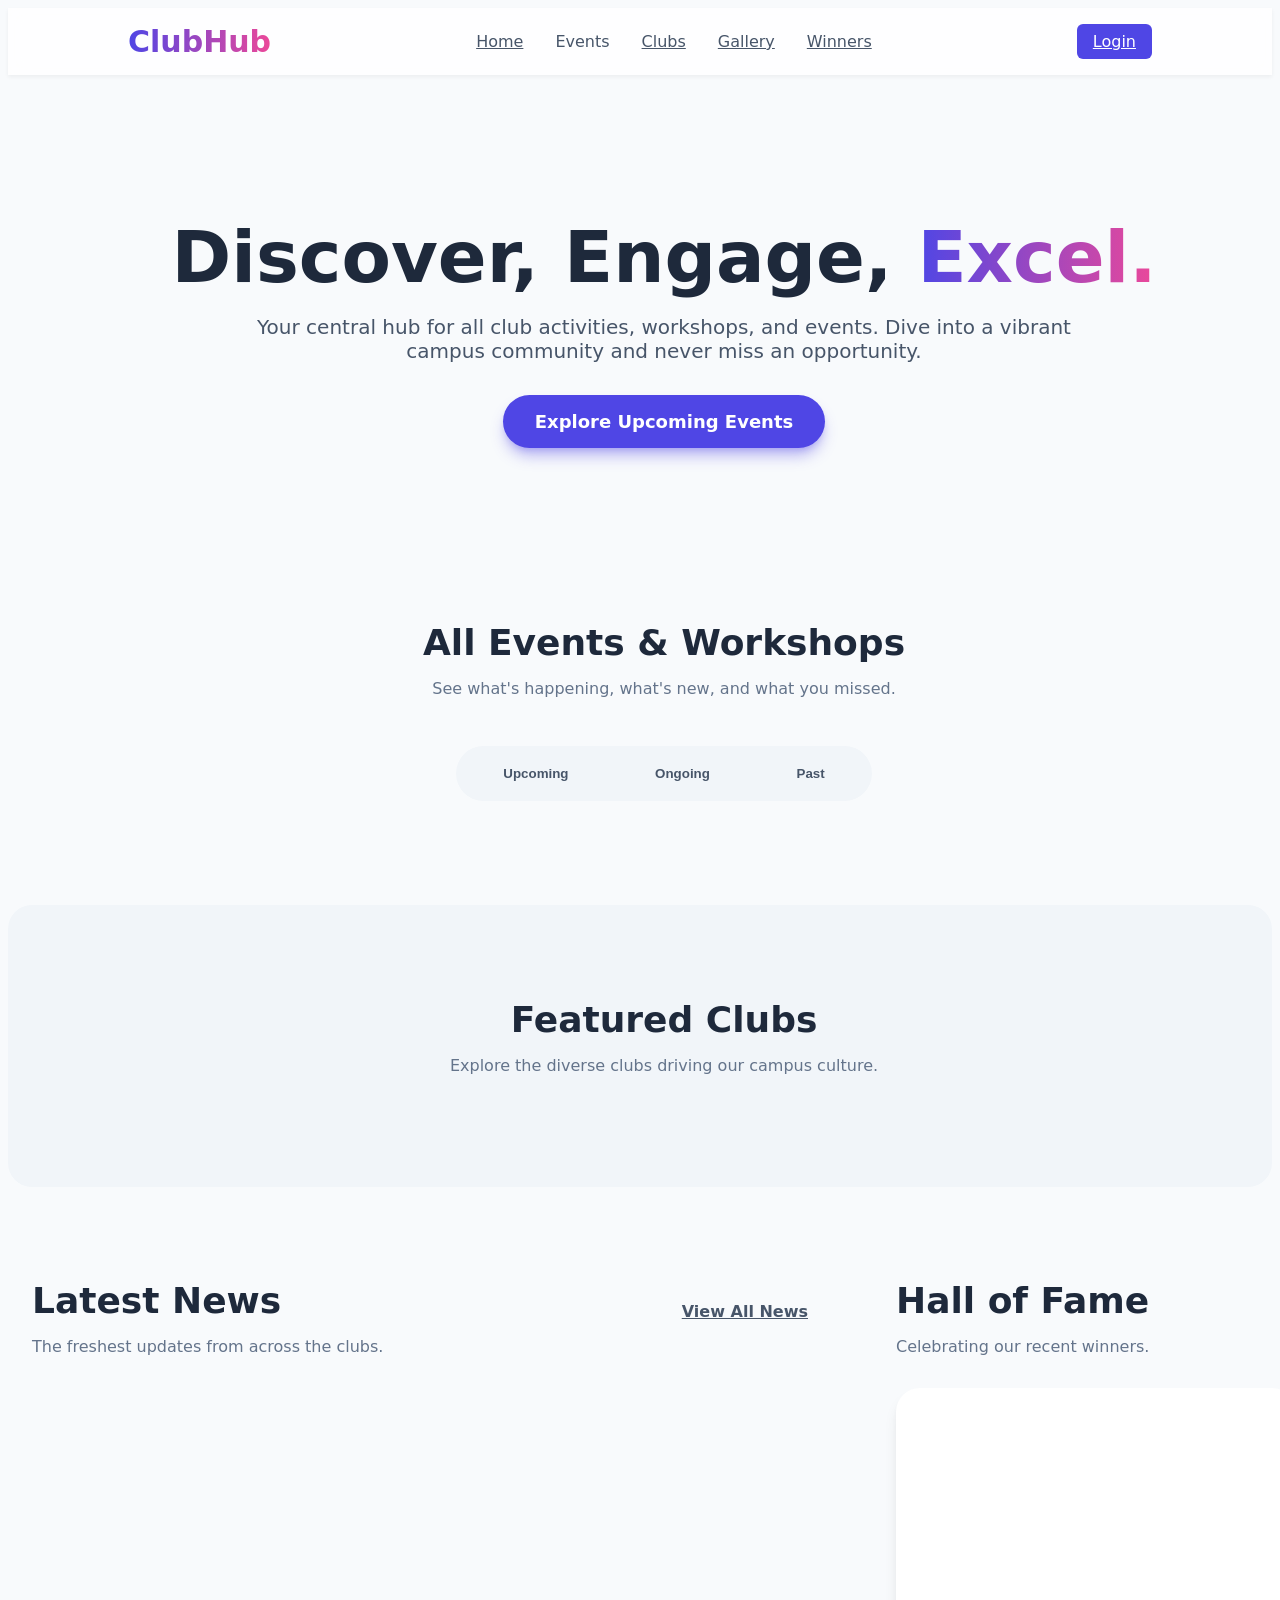
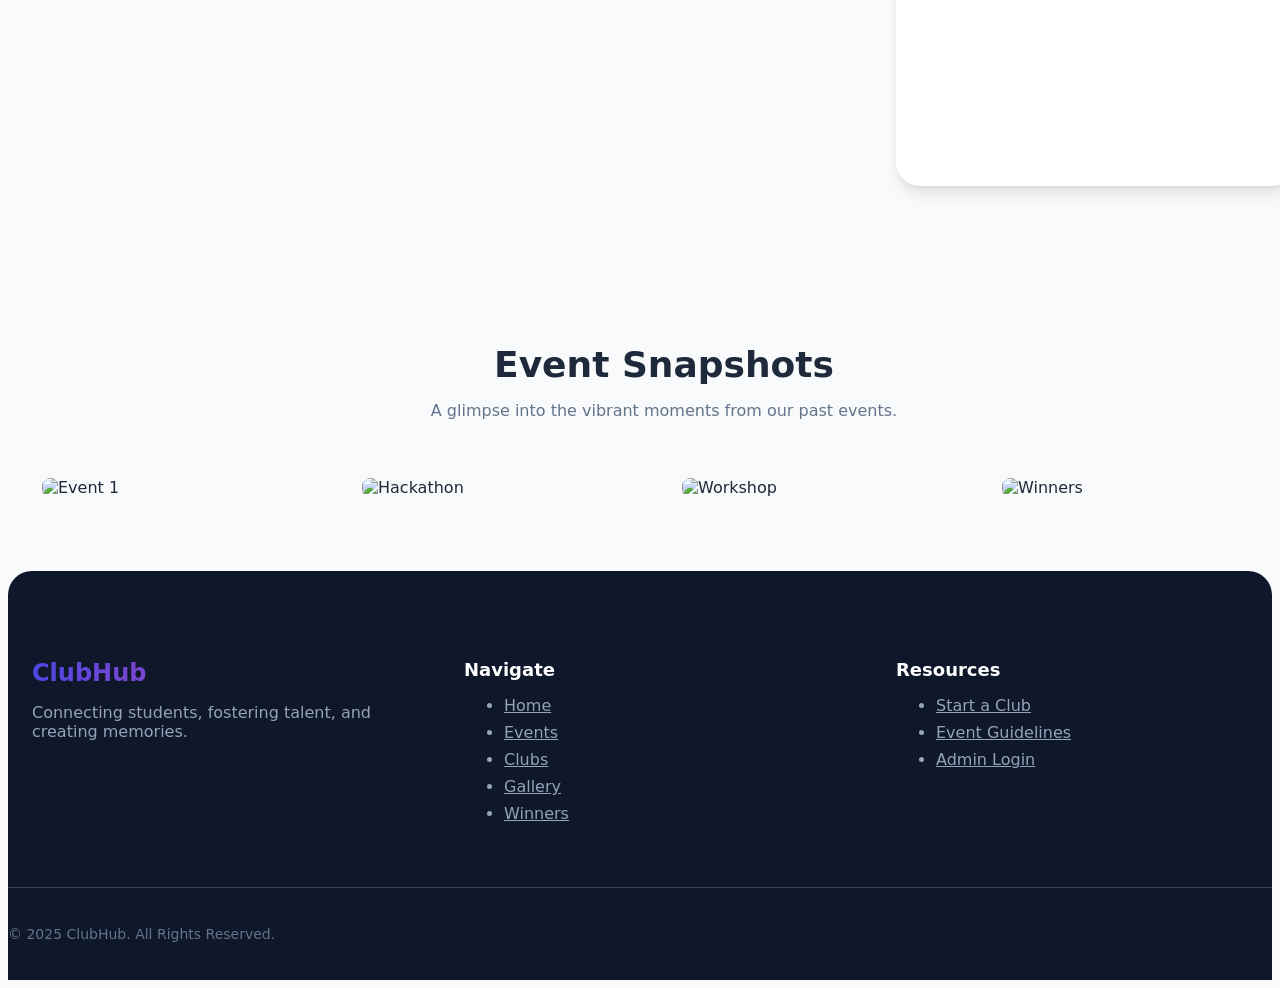
==== index.html @ cf4be129 "Add files via upload" ====
<!DOCTYPE html>
<html lang="en">

<head>
    <meta charset="UTF-8">
    <meta name="viewport" content="width=device-width, initial-scale=1.0">
    <title>ClubHub - Your Campus Event Central</title>
    <script src="https://cdn.tailwindcss.com"></script>
    <script src="https://unpkg.com/lucide@latest"></script>
    <link rel="stylesheet" href="https://cdnjs.cloudflare.com/ajax/libs/font-awesome/6.2.0/css/all.min.css" />

    <script src="https://www.gstatic.com/firebasejs/8.10.1/firebase-app.js"></script>
    <script src="https://www.gstatic.com/firebasejs/8.10.1/firebase-firestore.js"></script>
    <script src="https://www.gstatic.com/firebasejs/8.10.1/firebase-auth.js"></script>
    
    <script src="https://cdnjs.cloudflare.com/ajax/libs/jspdf/2.5.1/jspdf.umd.min.js"></script>
    
    <style>
         /* All your existing CSS */
         html { scroll-behavior: smooth; }
         body {
             font-family: system-ui, -apple-system, BlinkMacSystemFont, "Segoe UI", Roboto, "Helvetica Neue", Arial, sans-serif;
             background-color: #f8fafc;
             color: #1e293b;
         }
         .gradient-text {
             background: linear-gradient(to right, #4f46e5, #ec4899);
             -webkit-background-clip: text;
             -webkit-text-fill-color: transparent;
         }
         .container {
             width: 100%;
             margin-left: auto;
             margin-right: auto;
             padding-left: 1.5rem;
             padding-right: 1.5rem;
         }
         .header {
             background-color: rgba(255, 255, 255, 0.8);
             backdrop-filter: blur(10px);
             position: sticky;
             top: 0;
             z-index: 50;
             box-shadow: 0 2px 4px rgba(0,0,0,0.05);
         }
         .navbar {
             display: flex;
             justify-content: space-between;
             align-items: center;
             padding: 1rem 0;
             max-width: 1024px;
             margin: auto;
             padding-left: 1.5rem;
             padding-right: 1.5rem;
         }
         .nav-links { display: none; }
         @media (min-width: 768px) {
             .nav-links {
                 display: flex;
                 align-items: center;
                 gap: 2rem;
             }
         }
         .nav-link {
             color: #475569;
             transition: color 0.3s;
             cursor: pointer;
         }
         .nav-link:hover { color: #4f46e5; }
         .footer-nav-link {
             color: #94a3b8;
             transition: color 0.3s;
         }
         .footer-nav-link:hover {
             color: white;
         }

         .profile-section { display: none; }
         @media (min-width: 768px) {
             .profile-section { display: flex; align-items: center; gap: 0.75rem; }
         }
         .custom-button {
             padding: 0.5rem 1rem;
             border-radius: 0.375rem;
             color: white;
             font-weight: 500;
             cursor: pointer;
         }
         .mobile-menu-button { display: block; }
         @media (min-width: 768px) {
             .mobile-menu-button { display: none; }
         }
         .mobile-menu { display: none; }
         #home { text-align: center; padding: 5rem 0; scroll-margin-top: 80px; }
         #events { scroll-margin-top: 80px; }
         #clubs { scroll-margin-top: 80px; }
         #gallery { scroll-margin-top: 80px; }
         #leaderboard { scroll-margin-top: 80px; }
         
         #home h1 { font-size: 3rem; font-weight: 800; margin-bottom: 1rem; }
         @media (min-width: 768px) { #home h1 { font-size: 4.5rem; } }
         #home p { font-size: 1.125rem; color: #475569; max-width: 56rem; margin: 0 auto 2rem; }
         @media (min-width: 768px) { #home p { font-size: 1.25rem; } }
         .hero-button {
             display: inline-block;
             background-color: #4f46e5;
             color: white;
             padding: 1rem 2rem;
             border-radius: 9999px;
             font-size: 1.125rem;
             font-weight: 600;
             transition: all 0.3s;
             box-shadow: 0 10px 15px -3px rgba(79, 70, 229, 0.4), 0 4px 6px -2px rgba(79, 70, 229, 0.2);
             cursor: pointer;
         }
         .hero-button:hover { background-color: #4338ca; transform: scale(1.05); }
         .section { padding: 4rem 0; }
         .section-header { text-align: center; margin-bottom: 3rem; }
         .section-title { font-size: 2.25rem; font-weight: 700; margin-bottom: 0.5rem; }
         .section-subtitle { color: #64748b; }
         .grid-container { display: grid; gap: 2rem; grid-template-columns: repeat(1, 1fr); }
         @media (min-width: 768px) { .grid-container { grid-template-columns: repeat(2, 1fr); } }
         @media (min-width: 1024px) { .grid-container-3-col { grid-template-columns: repeat(3, 1fr); } }
         .all-events { text-align: center; margin-top: 2rem; }
         .btn {
             background-color: #eef2ff;
             color: #4338ca;
             padding: 0.75rem 1.5rem;
             border-radius: 9999px;
             font-weight: 600;
             display: inline-flex;
             align-items: center;
             gap: 0.5rem;
             border: none;
             cursor: pointer;
             transition: background-color 0.3s;
         }
         .btn:hover { background-color: #e0e7ff; }
         .slider { overflow: hidden; }
         .slide-track { display: flex; animation: scroll 40s linear infinite; }
         .slide { flex-shrink: 0; width: 300px; padding: 10px; }
         .slide img { width: 100%; border-radius: 0.5rem; }
         @keyframes scroll { 0% { transform: translateX(0); } 100% { transform: translateX(-3000px); } }
         
         /* Footer */
         .site-footer { 
             background-color: #0f172a; 
             color: white; 
             padding-top: 4rem;
             border-top-left-radius: 1.5rem; /* rounded-t-3xl */
             border-top-right-radius: 1.5rem; /* rounded-t-3xl */
         }
         .footer-grid { 
             display: grid; 
             gap: 2rem; 
             padding-bottom: 3rem;
             grid-template-columns: repeat(1, 1fr);
         }
         @media (min-width: 640px) {
              .footer-grid {
                 grid-template-columns: repeat(3, 1fr);
             }
         }
         .footer-grid h4 {
             font-size: 1.125rem;
             font-weight: 600;
             margin-bottom: 1rem;
             color: white;
         }
         .footer-grid p, .footer-grid li {
             color: #94a3b8;
         }
         .footer-grid .footer-about {
             grid-column: span 1;
         }
         @media (min-width: 640px) {
             .footer-grid .footer-about {
                 grid-column: span 3 / span 3;
             }
         }
          @media (min-width: 768px) {
             .footer-grid .footer-about {
                 grid-column: span 1 / span 1;
             }
         }

         .footer-links {
             display: flex;
             flex-direction: column;
             gap: 0.5rem;
         }
         .footer-bottom {
             border-top: 1px solid #334155;
             padding: 1.5rem 0;
             display: flex;
             flex-direction: column;
             align-items: center;
             gap: 1rem;
         }
         @media (min-width: 768px) {
             .footer-bottom {
                 flex-direction: row;
                 justify-content: space-between;
             }
         }
         .social-links {
             display: flex;
             gap: 1rem;
         }
         
         .two-col-layout {
             display: grid;
             gap: 4rem;
             padding: 4rem 0;
         }
         @media (min-width: 1024px) {
             .two-col-layout {
                 grid-template-columns: 2fr 1fr;
             }
         }
         .leaderboard-container {
             background-color: white;
             padding: 1.5rem;
             border-radius: 1.5rem;
             box-shadow: 0 10px 15px -3px rgba(0,0,0,0.1), 0 4px 6px -2px rgba(0,0,0,0.05);
             height: 350px;
             overflow-y: auto;
         }
         .news-item {
             background-color: white;
             padding: 1.25rem;
             border-radius: 0.75rem;
             box-shadow: 0 1px 3px 0 rgba(0,0,0,0.1), 0 1px 2px 0 rgba(0,0,0,0.06);
             transition: box-shadow 0.3s;
         }
         .news-item:hover {
              box-shadow: 0 4px 6px -1px rgba(0,0,0,0.1), 0 2px 4px -1px rgba(0,0,0,0.06);
         }
         .news-meta {
             font-size: 0.875rem;
             color: #64748b;
             margin-top: 0.5rem;
             display: flex;
             justify-content: space-between;
             align-items: center;
         }
         .leaderboard-item {
             display: flex;
             align-items: center;
             padding: 0.5rem 0;
         }
         .leaderboard-rank {
             font-weight: 700;
             color: #334155;
             width: 1.5rem;
             text-align: center;
             margin-right: 0.5rem;
         }
         .leaderboard-name {
             font-weight: 700;
             color: #1e293b;
         }
         .leaderboard-event {
             font-size: 0.875rem;
             color: #64748b;
         }
         /* This is the CSS that powers your working modals */
         .modal-overlay {
             position: fixed;
             inset: 0;
             background-color: rgba(0, 0, 0, 0.6);
             display: flex;
             align-items: center;
             justify-content: center;
             z-index: 50;
             padding: 1rem;
         }
         .modal-content {
             background-color: white;
             padding: 0; 
             border-radius: 1.5rem; 
             box-shadow: 0 25px 50px -12px rgba(0,0,0,0.25);
             width: 100%;
             max-width: 48rem; 
             position: relative;
             max-height: 90vh;
             display: flex;
             flex-direction: column;
             overflow: hidden; 
         }
         .modal-body {
             overflow-y: auto; 
             padding: 2rem; 
             flex-grow: 1; 
         }
         .modal-close-btn {
             position: absolute;
             top: 1rem;
             right: 1rem;
             color: #94a3b8; 
             z-index: 60; 
         }
         .modal-close-btn:hover {
             color: #1e293b; 
         }
         .hidden {
             display: none;
         }

         #clubs {
             background-color: #f1f5f9;
             border-radius: 1.5rem;
         }
         .club-item {
             text-align: center;
         }
         .club-logo-container {
             background-color: white;
             width: 8rem;
             height: 8rem;
             margin: 0 auto;
             border-radius: 9999px;
             display: flex;
             align-items: center;
             justify-content: center;
             box-shadow: 0 10px 15px -3px rgba(0,0,0,0.1), 0 4px 6px -2px rgba(0,0,0,0.05);
             transition: all 0.3s;
         }
         .club-item:hover .club-logo-container {
             background-color: #4f46e5;
             transform: scale(1.1);
         }
         .club-logo {
             width: 4rem;
             height: 4rem;
             color: #4f46e5;
             transition: color 0.3s;
         }
         .club-item:hover .club-logo {
             color: white;
         }
         .club-name {
             margin-top: 1rem;
             font-weight: 600;
             font-size: 1.125rem;
         }
         
         /* STYLES FOR CLUBS (FIXED) */
         @media (min-width: 768px) {
             #club-list.grid-container-5-col {
                 grid-template-columns: repeat(5, 1fr);
             }
         }
         
         .event-filter-btn {
             padding: 0.75rem 1.5rem;
             border: none;
             border-radius: 9999px;
             font-weight: 600;
             color: #475569; 
             background-color: transparent;
             cursor: pointer;
             transition: all 0.3s;
             flex-grow: 1; 
             text-align: center;
         }
         .event-filter-btn.active, .event-filter-btn:hover {
             background-color: white;
             color: #4f46e5; 
             box-shadow: 0 4px 6px -1px rgba(0,0,0,0.1), 0 2px 4px -1px rgba(0,0,0,0.06);
         }

         /* === NEW: Dropdown Styles === */
         .profile-dropdown-container {
             position: relative;
         }
         .profile-dropdown-menu {
             position: absolute;
             top: calc(100% + 0.5rem); /* 8px spacing */
             right: 0;
             background-color: white;
             border-radius: 0.75rem; /* rounded-xl */
             box-shadow: 0 10px 15px -3px rgba(0,0,0,0.1), 0 4px 6px -2px rgba(0,0,0,0.05);
             border: 1px solid #e2e8f0; /* slate-200 */
             width: 180px;
             z-index: 100;
             overflow: hidden;
             padding: 0.5rem; /* p-2 */
         }
         .profile-dropdown-link {
             display: flex;
             align-items: center;
             gap: 0.75rem; /* gap-3 */
             padding: 0.5rem 0.75rem; /* p-2 px-3 */
             font-size: 0.875rem; /* text-sm */
             font-weight: 500;
             color: #374151; /* gray-700 */
             border-radius: 0.5rem; /* rounded-md */
             transition: all 0.2s ease;
             cursor: pointer;
             text-decoration: none;
         }
         .profile-dropdown-link:hover {
             background-color: #f3f4f6; /* gray-100 */
             color: #1f2937; /* gray-800 */
         }
         .profile-dropdown-link.logout:hover {
             background-color: #fee2e2; /* red-100 */
             color: #b91c1c; /* red-700 */
         }

         /* === NEW: Disabled Button Style === */
         .custom-button:disabled {
            background-color: #94a3b8; /* slate-400 */
            cursor: not-allowed;
            opacity: 0.7;
         }
    </style>
</head>

<body>
    <div id="success-modal" class="modal-overlay hidden">
        <div class="modal-content" style="max-width: 28rem; padding: 2.5rem; text-align: center; overflow: hidden;">
            <i class="fa-regular fa-circle-check" style="font-size: 70px; color: #4f46e5;"></i>
            <h2 id="message" style="font-size: 25px; font-weight: 500; color: #1e293b; margin-top: 20px;">
                Registered Successfully!
            </h2>
            <p style="color: #475569; margin-top: 1rem;">Your PDF token is downloading.</p>
            <div class="buttons" style="margin-top: 25px;">
                <button class="custom-button" style="background-color: #4f46e5; padding: 0.75rem 2rem;" onclick="exitModal()">
                    Ok
                </button>
            </div>
        </div>
    </div>

    <header class="header">
        <nav class="navbar">
            <a href="index.html" class="gradient-text" style="font-size: 1.875rem; font-weight: 700;">ClubHub</a>
            <div class="nav-links">
                <a href="#home" class="nav-link">Home</a>
                <a onclick="window.location.href = 'events.html'" class="nav-link">Events</a>
                <a href="#clubs" class="nav-link">Clubs</a>
                <a href="#gallery" class="nav-link">Gallery</a>
                <a href="#leaderboard" class="nav-link">Winners</a>
            </div>
            <div class="profile-section">
                <div class="sign">
                    <a href="login.html" class="custom-button" style="background-color: #4f46e5;">
                        Login
                    </a>
                </div>
            </div>
            <button id="mobile-menu-button" class="mobile-menu-button">
                <i data-lucide="menu"></i>
            </button>
        </nav>
        <div id="mobile-menu" class="mobile-menu">
        </div>
    </header>

    <main>
        <section id="home">
            <div class="container">
                <h1>Discover, Engage, <span class="gradient-text">Excel.</span></h1>
                <p>Your central hub for all club activities, workshops, and events. Dive into a vibrant campus community and
                    never miss an opportunity.</p>
                <a class="hero-button" onclick="fun(event)">Explore Upcoming Events</a>
            </div>
        </section>

        <section id="events" class="section">
            <div class="container">
                <div class="section-header">
                    <h2 class="section-title">All Events & Workshops</h2> 
                    <p class="section-subtitle">See what's happening, what's new, and what you missed.</p> 
                </div>

                <div id="event-filter-buttons" style="display: flex; justify-content: center; gap: 0.5rem; margin-bottom: 2.5rem; border-radius: 9999px; background-color: #f1f5f9; padding: 0.5rem; max-width: 400px; margin-left: auto; margin-right: auto;">
                    <button id="filter-btn-upcoming" class="event-filter-btn" onclick="showEvents('upcoming')">
                        Upcoming
                    </button>
                    <button id="filter-btn-present" class="event-filter-btn" onclick="showEvents('present')">
                        Ongoing
                    </button>
                    <button id="filter-btn-past" class="event-filter-btn" onclick="showEvents('past')">
                        Past
                    </button>
                </div>

                <div id="events-container" class="grid-container grid-container-3-col">
                    </div>
                
            </div>
        </section>

        <section id="clubs" class="section">
            <div class="container">
                <div class="section-header">
                    <h2 class="section-title">Featured Clubs</h2>
                    <p class="section-subtitle">Explore the diverse clubs driving our campus culture.</p>
                </div>
                <div id="club-list" class="grid-container grid-container-5-col" style="padding: 0 1rem;">
                </div>
            </div>
        </section>

        <div class="container">
            <div class="two-col-layout">
                <section id="news">
                    <div class="section-header" style="text-align: left; margin-bottom: 2rem; display: flex; justify-content: space-between; align-items: center;">
                        <div>
                            <h2 class="section-title" style="margin-bottom: 0;">Latest News</h2>
                            <p class="section-subtitle">The freshest updates from across the clubs.</p>
                        </div>
                        <a href="#" id="view-all-news-btn" class="nav-link" style="font-weight: 600; display:flex; align-items:center; gap: 0.25rem;">
                            <span>View All News</span>
                            <i data-lucide="arrow-right" style="width: 1.25rem; height: 1.25rem;"></i>
                        </a>
                    </div>
                    <div id="news-feed" style="display: flex; flex-direction: column; gap: 1.5rem;"></div>
                </section>
                <section id="leaderboard">
                     <div class="section-header" style="text-align: left; margin-bottom: 2rem;">
                        <h2 class="section-title">Hall of Fame</h2>
                        <p class="section-subtitle">Celebrating our recent winners.</p>
                     </div>
                    <div class="leaderboard-container">
                        <ul id="leaderboard-list" style="display: flex; flex-direction: column; gap: 1rem;"></ul>
                    </div>
                </section>
            </div>
        </div>

        <section id="gallery" class="section">
             <div class="container">
                <div class="section-header">
                    <h2 class="section-title">Event Snapshots</h2>
                    <p class="section-subtitle">A glimpse into the vibrant moments from our past events.</p>
                </div>
                <div class="slider">
                    <div class="slide-track">
                        <div class="slide"><img src="https://placehold.co/300x200/a78bfa/ffffff?text=Event+1" alt="Event 1"></div>
                        <div class="slide"><img src="https://placehold.co/300x200/ec4899/ffffff?text=Hackathon" alt="Hackathon"></div>
                        <div class="slide"><img src="https://placehold.co/300x200/8b5cf6/ffffff?text=Workshop" alt="Workshop"></div>
                        <div class="slide"><img src="https://placehold.co/300x200/ef4444/ffffff?text=Winners" alt="Winners"></div>
                        <div class="slide"><img src="https://placehold.co/300x200/f59e0b/ffffff?text=Projects" alt="Projects"></div>
                        <div class="slide"><img src="https://placehold.co/300x200/10b981/ffffff?text=Teamwork" alt="Teamwork"></div>
                        <div class="slide"><img src="https://placehold.co/300x200/3b82f6/ffffff?text=Coding" alt="Coding"></div>
                        <div class="slide"><img src="https://placehold.co/300x200/a78bfa/ffffff?text=Event+1" alt="Event 1"></div>
                        <div class="slide"><img src="https://placehold.co/300x200/ec4899/ffffff?text=Hackathon" alt="Hackathon"></div>
                        <div class="slide"><img src="https://placehold.co/300x200/8b5cf6/ffffff?text=Workshop" alt="Workshop"></div>
                    </div>
                </div>
             </div>
        </section>

         <footer class="site-footer">
            <div class="container footer-grid">
                <div class="footer-about">
                    <h3 class="gradient-text" style="font-size: 1.5rem; font-weight: 700; margin-bottom: 1rem;">ClubHub</h3>
                    <p>Connecting students, fostering talent, and creating memories.</p>
                </div>
                <div>
                    <h4>Navigate</h4>
                    <ul class="footer-links">
                        <li><a href="#home" class="footer-nav-link">Home</a></li>
                        <li><a href="#events" class="footer-nav-link">Events</a></li>
                        <li><a href="#clubs" class="footer-nav-link">Clubs</a></li>
                        <li><a href="#gallery" class="footer-nav-link">Gallery</a></li>
                        <li><a href="#leaderboard" class="footer-nav-link">Winners</a></li>
                    </ul>
                </div>
                <div>
                    <h4>Resources</h4>
                    <ul class="footer-links">
                        <li><a href="#" class="footer-nav-link">Start a Club</a></li>
                        <li><a href="#" class="footer-nav-link">Event Guidelines</a></li>
                        <li><a href="admin.html" class="footer-nav-link">Admin Login</a></li>
                    </ul>
                </div>
            </div>
            <div class="container footer-bottom">
                <p style="color: #64748b; font-size: 0.875rem;">&copy; 2025 ClubHub. All Rights Reserved.</p>
                <div class="social-links">
                    <a href="#" class="footer-nav-link"><i data-lucide="twitter"></i></a>
                    <a href="#" class="footer-nav-link"><i data-lucide="instagram"></i></a>
                    <a href="#" class="footer-nav-link"><i data-lucide="linkedin"></i></a>
                </div>
            </div>
          </footer>
        
    </main>

    <div id="confirmation-modal" class="modal-overlay hidden">
        <div class="modal-content" style="max-width: 28rem;"> <div style="padding: 2rem;">
                <h2 class="section-title" style="text-align: left; margin-bottom: 1rem;">Confirm Registration</h2>
                <p class="section-subtitle" style="text-align: left; margin-bottom: 1.5rem;">You are registering for this event as:</p>
                
                <div style="background-color: #f8fafc; border: 1px solid #e2e8f0; border-radius: 0.75rem; padding: 1rem; margin-bottom: 2rem;">
                    <p id="confirm-username" style="font-weight: 600; color: #1e293b; font-size: 1.125rem;">Student Name</p>
                    <p id="confirm-email" style="color: #64748b; font-size: 0.875rem;">student.email@example.com</p>
                </div>
                
                <div style="display: flex; gap: 0.75rem;">
                    <button id="cancel-registration-btn" 
                            class="custom-button" 
                            style="flex-grow: 1; background-color: #64748b; text-align: center; justify-content: center; padding: 0.75rem;">
                        Cancel
                    </button>
                    <button id="confirm-registration-btn" 
                            class="custom-button" 
                            style="flex-grow: 1; background-color: #4f46e5; text-align: center; justify-content: center; padding: 0.75rem;">
                        Confirm & Register
                    </button>
                </div>
            </div>
        </div>
    </div>


    <div id="all-news-modal" class="modal-overlay hidden">
        <div class="modal-content">
            <div class="section-header" style="margin-bottom: 1.5rem;">
                <h2 class="section-title">All News Updates</h2>
                <p class="section-subtitle">The complete feed of updates from all our clubs.</p>
            </div>
            <div id="all-news-feed" class="modal-body"></div>
            <button id="close-news-modal" class="modal-close-btn">
                <i data-lucide="x" style="width: 2rem; height: 2rem;"></i>
            </button>
        </div>
    </div>
    
    <div id="event-detail-modal" class="modal-overlay hidden">
        <div class="modal-content">
            <button id="close-event-detail-modal" class="modal-close-btn">
                <i data-lucide="x" style="width: 1.5rem; height: 1.5rem;"></i>
            </button>
            
            <div id="event-detail-header" style="padding: 2rem; background-color: #f8fafc; border-bottom: 1px solid #e2e8f0; flex-shrink: 0;">
                <span id="event-detail-type" style="font-size: 0.875rem; font-weight: 500; padding: 0.25rem 0.75rem; border-radius: 9999px;"></span>
                <h1 id="event-detail-name" style="font-size: 2.25rem; font-weight: 800; color: #0f172a; margin-top: 1rem;"></h1>
                <p id="event-detail-host" style="font-size: 1.25rem; color: #475569; margin-top: 0.5rem;"></p>
            </div>
            
            <div class="modal-body">
                <div style="display: grid; grid-template-columns: 1fr; gap: 2rem; @media (min-width: 768px) { grid-template-columns: repeat(3, 1fr); }">
                    <div id="event-detail-desc" style="grid-column: span 1; @media (min-width: 768px) { grid-column: span 2; } display: flex; flex-direction: column; gap: 1rem; color: #475569;">
                        </div>
                    
                    <div style="grid-column: span 1;">
                        <div id="event-detail-info-box" style="background-color: #f1f5f9; border-radius: 1rem; padding: 1.5rem; display: flex; flex-direction: column;">
                            </div>
                        <button id="event-detail-register-btn" style="width: 100%; background-color: #4f46e5; color: white; font-weight: 700; padding: 0.75rem 1.5rem; border-radius: 0.5rem; margin-top: 1.5rem; transition: background-color 0.3s; cursor: pointer; border: none;">
                            Register Now
                        </button>
                    </div>
                </div>
            </div>
        </div>
    </div>

    <script>
        // --- 1. FIREBASE INITIALIZATION ---
        const firebaseConfig = {
         apiKey: "AIzaSyCaLA-ROmNplFqBgyRngEgiJqNuIYhty0c",
         authDomain: "clubhub-5add8.firebaseapp.com",
         projectId: "clubhub-5add8",
         storageBucket: "clubhub-5add8.firebasestorage.app",
         messagingSenderId: "185734043029",
         appId: "1:185734043029:web:645967f9f50fd926c7529c",
         measurementId: "G-10KYVLP66J"
        };
        firebase.initializeApp(firebaseConfig);
        const db = firebase.firestore();
        const auth = firebase.auth(); 

        // --- 2. STATIC DATA (Clubs) ---
        const clubs = [
            { name: 'Tech Titans', logo: 'cpu', page: 'tech-titans.html' },
            { name: 'Creative Coders', logo: 'code-2', page: 'creative-coders.html' },
            { name: 'Art & Design', logo: 'palette', page: 'art-design.html' },
            { name: 'E-Cell', logo: 'lightbulb', page: 'e-cell.html' },
            { name: 'Music Mavericks', logo: 'music', page: 'music-mavericks.html' },
            { name: 'Literary Society', logo: 'book-open', page: 'literary-society.html' },
            { name: 'Eco Warriors', logo: 'leaf', page: 'eco-warriors.html' },
            { name: 'Film Club', logo: 'film', page: 'film-club.html' },
            { name: 'Debate Union', logo: 'messages-square', page: 'debate-union.html' },
            { name: 'Sports Club', logo: 'swords', page: 'sports-club.html' }
        ];
        
        // --- 3. GLOBAL VARIABLES ---
        let events = []; 
        let allPresentEvents = [];
        let allUpcomingEvents = [];
        let allPastEvents = [];
        
        let currentUser = null; 
        let currentEventIdToRegister = null; 
        
        let eventContainer;
        let btnUpcoming, btnPresent, btnPast;
        
        // --- 4. HELPER FUNCTIONS ---
        
        function getTodayISO() {
            const today = new Date();
            const year = today.getFullYear();
            const month = String(today.getMonth() + 1).padStart(2, '0');
            const day = String(today.getDate()).padStart(2, '0');
            return `${year}-${month}-${day}`;
        }
        
        function timeAgo(date) {
            const seconds = Math.floor((new Date() - date) / 1000);
            let interval = seconds / 31536000;
            if (interval > 1) return Math.floor(interval) + " year" + (Math.floor(interval) > 1 ? 's' : '') + " ago";
            interval = seconds / 2592000;
            if (interval > 1) return Math.floor(interval) + " month" + (Math.floor(interval) > 1 ? 's' : '') + " ago";
            interval = seconds / 86400;
            if (interval > 1) return Math.floor(interval) + " day" + (Math.floor(interval) > 1 ? 's' : '') + " ago";
            interval = seconds / 3600;
            if (interval > 1) return Math.floor(interval) + " hour" + (Math.floor(interval) > 1 ? 's' : '') + " ago";
            interval = seconds / 60;
            if (interval > 1) return Math.floor(interval) + " minute" + (Math.floor(interval) > 1 ? 's' : '') + " ago";
            return Math.floor(seconds) + " second" + (Math.floor(seconds) > 1 ? 's' : '') + " ago";
        }
        
        function renderEvents(container, eventArray, emptyMessage, filterType) {
            if (eventArray.length > 0) {
                container.innerHTML = eventArray.map(event => createEventCard(event, filterType)).join('');
            } else {
                container.innerHTML = `<p class="text-slate-500" style="text-align: center; grid-column: 1 / -1;">${emptyMessage}</p>`;
            }
            lucide.createIcons();
        }


        // --- 5. CARD & MODAL FUNCTIONS ---
        
        function createEventCard(event, filterType) {
            const timeDiff = event.date.getTime() - new Date().getTime();
            const daysRemaining = Math.ceil(timeDiff / (1000 * 3600 * 24));
            
            let notification = '';
            if (daysRemaining > 0 && daysRemaining <= 3) {
                 notification = `<div style="position: absolute; bottom: 1rem; right: 1rem; background-color: #22c55e; color: white; font-size: 0.75rem; font-weight: 700; padding: 0.25rem 0.75rem; border-radius: 9999px;">
                     ${daysRemaining} Day${daysRemaining > 1 ? 's' : ''} Left!
                 </div>`;
            }
            else if (daysRemaining === 0) {
                 notification = `<div style="position: absolute; bottom: 1rem; right: 1rem; background-color: #ec4899; color: white; font-size: 0.75rem; font-weight: 700; padding: 0.25rem 0.75rem; border-radius: 9999px;">
                     Today!
                 </div>`;
            }
            
            const typeColors = {
                'Seminar': 'background-color: #ecf9ff; color: #0284c7;',
                'Workshop': 'background-color: #fefce8; color: #b45309;',
                'Event': 'background-color: #eef2ff; color: #4338ca;',
                'Hackathon': 'background-color: #fdf2f8; color: #db2777;'
            };
            
            let viewMoreButton = '';
            if (filterType === 'past') {
                viewMoreButton = `<button class="btn" style="margin-top: 1rem; background-color: #f1f5f9; color: #94a3b8; cursor: not-allowed;" disabled>Completed</button>`;
            } else {
                viewMoreButton = `<button onclick="openEventDetail('${event.id}')" class="btn" style="margin-top: 1rem; background-color: #f1f5f9; color: #475569;">View More</button>`;
            }

            return `
                <div style="background-color: white; border-radius: 1.5rem; box-shadow: 0 10px 15px -3px rgba(0,0,0,0.1), 0 4px 6px -2px rgba(0,0,0,0.05); overflow: hidden; position: relative; padding: 1.5rem;">
                    <div style="display: flex; align-items: center; justify-content: space-between; margin-bottom: 0.75rem;">
                        <span style="font-size: 0.875rem; font-weight: 500; padding: 0.25rem 0.75rem; border-radius: 9999px; ${typeColors[event.type]}">${event.type}</span>
                        <span style="font-size: 0.875rem; color: #64748b;">${event.date.toLocaleDateString('en-US', { month: 'short', day: 'numeric' })}</span>
                    </div>
                    <h3 style="font-size: 1.25rem; font-weight: 700; margin-bottom: 0.5rem;">${event.name}</h3>
                    <p style="color: #475569; margin-bottom: 1rem; font-size: 0.875rem;">${event.description_short}</p>
                    <div style="display: flex; align-items: center; font-size: 0.875rem; color: #64748b;">
                        <i data-lucide="shield" style="width: 1rem; height: 1rem; margin-right: 0.5rem;"></i>
                        <span>Organized by <strong>${event.club}</strong></span>
                    </div>
                    ${viewMoreButton}
                    ${notification}
                </div>`;
        }
        
        function openEventDetail(eventId) {
            const event = events.find(e => e.id === eventId);
            if (!event) {
                console.error("Event not found!");
                return;
            }

            const modal = document.getElementById('event-detail-modal');
            const typeEl = document.getElementById('event-detail-type');
            const nameEl = document.getElementById('event-detail-name');
            const hostEl = document.getElementById('event-detail-host');
            const descEl = document.getElementById('event-detail-desc');
            const infoBoxEl = document.getElementById('event-detail-info-box');
            const registerBtn = document.getElementById('event-detail-register-btn'); 

            const typeColors = {
                'Seminar': 'background-color: #ecf9ff; color: #0284c7;',
                'Workshop': 'background-color: #fefce8; color: #b45309;',
                'Event': 'background-color: #eef2ff; color: #4338ca;',
                'Hackathon': 'background-color: #fdf2f8; color: #db2777;'
            };
            typeEl.textContent = event.type;
            typeEl.style.cssText = `font-size: 0.875rem; font-weight: 500; padding: 0.25rem 0.75rem; border-radius: 9999px; ${typeColors[event.type] || typeColors['Event']}`;
            nameEl.textContent = event.name;
            hostEl.innerHTML = `Hosted by <a href="#" class="nav-link" style="font-weight: 600;">${event.club}</a>`;
            descEl.innerHTML = `<p>${event.description_full.replace(/\n/g, '</p><p>')}</p>`;
            infoBoxEl.innerHTML = `
                <div style="display: flex; align-items: center; justify-content: space-between; padding: 1rem 0; border-bottom: 1px solid #e2e8f0;">
                    <div style="display: flex; align-items: center; flex-shrink: 0;"><i data-lucide="calendar" style="width: 1.25rem; height: 1.25rem; color: #4f46e5; margin-right: 0.75rem;"></i><p style="font-weight: 500; color: #475569;">Date</p></div>
                    <p style="font-weight: 600; color: #1e293b; text-align: right;">${event.date.toLocaleDateString('en-US', { month: 'long', day: 'numeric', year: 'numeric' })}</p>
                </div>
                <div style="display: flex; align-items: center; justify-content: space-between; padding: 1rem 0; border-bottom: 1px solid #e2e8f0;">
                    <div style="display: flex; align-items: center; flex-shrink: 0;"><i data-lucide="clock" style="width: 1.25rem; height: 1.25rem; color: #4f46e5; margin-right: 0.75rem;"></i><p style="font-weight: 500; color: #475569;">Time</p></div>
                    <p style="font-weight: 600; color: #1e293b; text-align: right;">${event.time || 'TBA'}</p>
                </div>
                <div style="display: flex; align-items: center; justify-content: space-between; padding: 1rem 0; border-bottom: 1px solid #e2e8f0;">
                    <div style="display: flex; align-items: center; flex-shrink: 0;"><i data-lucide="map-pin" style="width: 1.25rem; height: 1.25rem; color: #4f46e5; margin-right: 0.75rem;"></i><p style="font-weight: 500; color: #475569;">Venue</p></div>
                    <p style="font-weight: 600; color: #1e293b; text-align: right;">${event.venue || 'TBA'}</p>
                </div>
                <div style="display: flex; align-items: center; justify-content: space-between; padding: 1rem 0;">
                    <div style="display: flex; align-items: center; flex-shrink: 0;"><i data-lucide="ticket" style="width: 1.25rem; height: 1.25rem; color: #4f46e5; margin-right: 0.75rem;"></i><p style="font-weight: 500; color: #475569;">Fees</p></div>
                    <p style="font-weight: 600; color: #1e293b; text-align: right;">${event.fees || 'Free'}</p>
                </div>
            `;
            
            registerBtn.onclick = function() {
                if (currentUser) {
                    currentEventIdToRegister = eventId; 
                    
                    document.getElementById('confirm-username').innerText = currentUser.displayName || 'No Name Provided';
                    document.getElementById('confirm-email').innerText = currentUser.email;
                    
                    modal.classList.add('hidden');
                    
                    document.getElementById('confirmation-modal').classList.remove('hidden');
                } else {
                    alert('Please log in to register for this event.');
                    window.location.href = 'login.html';
                }
            };

            lucide.createIcons();
            modal.classList.remove('hidden');
        }
        
        // --- 6. EVENT FILTERING LOGIC (MODIFIED) ---
        function showEvents(filterType) {
            if (!eventContainer || !btnUpcoming || !btnPresent || !btnPast) { return; }
            btnUpcoming.classList.remove('active');
            btnPresent.classList.remove('active');
            btnPast.classList.remove('active');

            if (filterType === 'upcoming') {
                renderEvents(eventContainer, allUpcomingEvents, "No upcoming events found.", filterType);
                btnUpcoming.classList.add('active');
            } else if (filterType === 'present') {
                renderEvents(eventContainer, allPresentEvents, "No events scheduled for today.", filterType);
                btnPresent.classList.add('active');
            } else if (filterType === 'past') {
                renderEvents(eventContainer, allPastEvents, "No recent past events found.", filterType);
                btnPast.classList.add('active');
            }
        }
        // --- END MODIFICATION ---

        // --- 7. MAIN SCRIPT LOGIC (DOMContentLoaded) ---
        document.addEventListener('DOMContentLoaded', async function() {
            lucide.createIcons(); 
            
            // --- 7a. AUTH STATE LISTENER (MODIFIED) ---
            auth.onAuthStateChanged(user => {
                const loginButtonContainer = document.querySelector('.profile-section .sign');
                
                if (user) {
                    currentUser = user; 
                    
                    loginButtonContainer.style.display = 'flex';
                    loginButtonContainer.style.alignItems = 'center';
                    loginButtonContainer.style.gap = '0.75rem'; // 12px
                    loginButtonContainer.style.position = 'relative';

                    
                    loginButtonContainer.innerHTML = `
                        <button onclick="toggleProfileDropdown(event)" class="flex items-center gap-2 text-slate-700 p-2 rounded-lg transition-colors hover:bg-slate-100">
                            <i data-lucide="user-circle" style="width: 20px; height: 20px;"></i>
                            <span class="font-medium">${currentUser.displayName || 'User'}</span>
                            <i data-lucide="chevron-down" style="width: 16px; height: 16px; color: #64748b;"></i>
                        </button>
                        
                        <div id="profile-dropdown-menu" class="profile-dropdown-menu hidden" onclick="event.stopPropagation()">
                            <a href="profile.html" class="profile-dropdown-link">
                                <i data-lucide="user" style="width: 16px; height: 16px;"></i>
                                <span>My Profile</span>
                            </a>
                            <a href="#" onclick="logoutUser()" class="profile-dropdown-link logout">
                                <i data-lucide="log-out" style="width: 16px; height: 16px;"></i>
                                <span>Log out</span>
                            </a>
                        </div>
                    `;
                } else {
                    currentUser = null;
                    
                    loginButtonContainer.style.display = '';
                    loginButtonContainer.style.alignItems = '';
                    loginButtonContainer.style.gap = '';
                    loginButtonContainer.style.position = ''; // Clear position

                    loginButtonContainer.innerHTML = `
                        <a href="login.html" class="custom-button" style="background-color: #4f46e5;">
                            Login
                        </a>`;
                }

                // --- 7b. Mobile Menu Build (MODIFIED) ---
                const mobileMenuButton = document.getElementById('mobile-menu-button');
                const mobileMenu = document.getElementById('mobile-menu');
                if (mobileMenuButton && mobileMenu) {
                    const navLinks = document.querySelector('.nav-links');
                    mobileMenu.innerHTML = navLinks.innerHTML;
                    
                    let profileHTML = '';
                    if (currentUser) {
                        profileHTML = `
                            <div class="flex items-center gap-2 text-slate-700 p-2">
                                <i data-lucide="user-circle" style="width: 20px; height: 20px;"></i>
                                <span class="font-medium">${currentUser.displayName || 'User'}</span>
                            </div>
                            <div style="padding: 0 0.5rem;">
                                <a href="profile.html" class="profile-dropdown-link">
                                    <i data-lucide="user" style="width: 16px; height: 16px;"></i>
                                    <span>My Profile</span>
                                </a>
                                <a href="#" onclick="logoutUser()" class="profile-dropdown-link logout">
                                    <i data-lucide="log-out" style="width: 16px; height: 16px;"></i>
                                    <span>Log out</span>
                                </a>
                            </div>
                        `;
                    } else {
                        profileHTML = loginButtonContainer.innerHTML;
                    }

                    mobileMenu.innerHTML += `<div style="border-top: 1px solid #e2e8f0; margin-top: 1rem; padding-top: 1rem; padding-left: 0.5rem; padding-right: 0.5rem;">${profileHTML}</div>`;
                    
                    if (!mobileMenuButton.dataset.listenerAttached) {
                        mobileMenuButton.addEventListener('click', () => {
                            mobileMenu.style.display = mobileMenu.style.display === 'block' ? 'none' : 'block';
                        });
                        mobileMenuButton.dataset.listenerAttached = 'true';
                    }
                }
                
                lucide.createIcons();
            });

            
            // --- 7c. Get references to containers (Unchanged) ---
            eventContainer = document.getElementById('events-container'); 
            btnUpcoming = document.getElementById('filter-btn-upcoming');
            btnPresent = document.getElementById('filter-btn-present');
            btnPast = document.getElementById('filter-btn-past');
            
            const newsFeed = document.getElementById('news-feed');
            const leaderboardList = document.getElementById('leaderboard-list');
            const allNewsFeed = document.getElementById('all-news-feed');
            const clubListContainer = document.getElementById('club-list');

            // --- 7d. Show "Loading..." text (Unchanged) ---
            if (eventContainer) eventContainer.innerHTML = '<p class="text-slate-500" style="text-align: center; grid-column: 1 / -1;">Loading events...</p>';
            newsFeed.innerHTML = '<p class="text-slate-500">Loading news...</p>';
            leaderboardList.innerHTML = '<p class="text-slate-500">Loading winners...</p>';

            
            // --- 7e. Load All Events (Unchanged) ---
            async function loadAllEvents() {
                events = []; 
                allPresentEvents = [];
                allUpcomingEvents = [];
                allPastEvents = [];
                const todayISO = getTodayISO();
                
                const processDoc = (doc) => {
                    const data = doc.data();
                    const eventData = {
                        id: doc.id, name: data.title, description_short: data.description,
                        description_full: data.description, date: new Date(data.date + 'T' + (data.time || '00:00')), 
                        dateString: data.date, time: data.time, type: data.eventType, club: data.club,
                        venue: data.venue || 'TBA', participants: data.participants || null, fees: data.fees || 'Free'
                    };
                    events.push(eventData); 
                    return eventData;
                };

                try {
                    const upcomingSnapshot = await db.collection("events")
                        .where("date", ">=", todayISO).orderBy("date", "asc").get();
                    
                    upcomingSnapshot.forEach((doc) => {
                        const eventData = processDoc(doc);
                        if (eventData.dateString === todayISO) { allPresentEvents.push(eventData); } 
                        else { allUpcomingEvents.push(eventData); }
                    });

                    const pastSnapshot = await db.collection("events")
                        .where("date", "<", todayISO).orderBy("date", "desc").limit(6).get();

                    pastSnapshot.forEach((doc) => { allPastEvents.push(processDoc(doc)); });
                    
                    showEvents('upcoming'); 

                } catch (error) {
                    console.error("Error loading events:", error);
                    if (eventContainer) eventContainer.innerHTML = '<p class="text-red-500" style="text-align: center; grid-column: 1 / -1;">Could not load events.</p>';
                }
            }
            loadAllEvents(); 

            // --- 7f. Load News (Unchanged) ---
            try {
                const querySnapshot = await db.collection("news").orderBy("date", "desc").limit(3).get();
                newsFeed.innerHTML = '';
                if (querySnapshot.empty) {
                    newsFeed.innerHTML = '<p class="text-slate-500">No news posted yet.</p>';
                } else {
                    querySnapshot.forEach(doc => {
                        const item = doc.data();
                        const itemDate = new Date(item.date + 'T12:00:00');
                        newsFeed.innerHTML += `<div class="news-item"><p style="font-size: 1.125rem; font-weight: 600;">${item.title}</p><div class="news-meta"><span>By ${item.category}</span><span>${timeAgo(itemDate)}</span></div></div>`;
                    });
                }
            } catch (error) {
                console.error("Error loading news:", error);
                newsFeed.innerHTML = '<p class="text-red-500">Could not load news.</p>';
            }
            
            // --- 7g. Load Winners (Unchanged) ---
            try {
                const querySnapshot = await db.collection("winners").orderBy("createdAt", "desc").limit(10).get();
                leaderboardList.innerHTML = '';
                if (querySnapshot.empty) {
                    leaderboardList.innerHTML = '<p class="text-slate-500">No winners announced yet.</p>';
                } else {
                    const medalColors = { 1: '#facc15', 2: '#94a3b8', 3: '#f97316', 4: '#38bdf8', 5: '#84cc16', 6: '#22d3ee', 7: '#10b981', 8: '#f43f5e', 9: '#8b5cf6', 10: '#14b8a6' };
                    let rank = 1;
                    querySnapshot.forEach(doc => {
                        const entry = doc.data();
                        const color = medalColors[rank] || '#38bdf8';
                        leaderboardList.innerHTML += `<li class="leaderboard-item"><i data-lucide="medal" style="width: 1.5rem; height: 1.5rem; margin-right: 0.5rem; color: ${color};"></i><span class="leaderboard-rank">${rank}.</span><div><p class="leaderboard-name">${entry.name}</p><p class="leaderboard-event">${entry.event}</p></div></li>`;
                        rank++;
                    });
                    lucide.createIcons();
                }
            } catch (error) {
                console.error("Error loading winners:", error);
                leaderboardList.innerHTML = '<p class="text-red-500">Could not load winners.</p>';
            }

            // --- 7h. Populate Static Clubs (Unchanged) ---
            if (clubListContainer) {
                clubListContainer.innerHTML = ''; 
                clubs.forEach(club => {
                    const clubItemHTML = `
                        <a href="${club.page}" class="club-item">
                            <div class="club-logo-container">
                                <i data-lucide="${club.logo}" class="club-logo"></i>
                            </div>
                            <p class="club-name">${club.name}</p>
                        </a>`;
                    clubListContainer.innerHTML += clubItemHTML;
                });
                lucide.createIcons();
            }
            
            // --- 7i. All News Modal (Unchanged) ---
            async function populateAllNewsModal() {
                allNewsFeed.innerHTML = '<p class="text-slate-500">Loading all news...</p>';
                let allNews = [];
                try {
                    const querySnapshot = await db.collection("news").orderBy("date", "desc").get();
                    querySnapshot.forEach((doc) => { allNews.push({ id: doc.id, ...doc.data() }); });

                    if (allNews.length > 0) {
                        allNewsFeed.innerHTML = '';
                        allNews.forEach(item => {
                            const itemDate = new Date(item.date + 'T12:00:00');
                            allNewsFeed.innerHTML += `<div class="news-item" style="background-color: #f8fafc; border: 1px solid #e2e8f0;"><p style="font-size: 1.125rem; font-weight: 600;">${item.title}</p><div class="news-meta"><span>By <strong>${item.category}</strong></span><span>${timeAgo(itemDate)}</span></div></div>`;
                        });
                    } else {
                        allNewsFeed.innerHTML = '<p class="text-slate-500">No news posts found.</p>';
                    }
                } catch (error) {
                    console.error("Error loading all news: ", error);
                    allNewsFeed.innerHTML = '<p class="text-red-500">Could not load news.</p>';
                }
            }
            
            // --- 7j. Modal Event Listeners (UPDATED) ---
            const viewAllNewsBtn = document.getElementById('view-all-news-btn');
            const allNewsModal = document.getElementById('all-news-modal');
            const closeNewsModalBtn = document.getElementById('close-news-modal');
            
            if(viewAllNewsBtn) {
                viewAllNewsBtn.addEventListener('click', (e) => {
                    e.preventDefault();
                    populateAllNewsModal(); 
                    allNewsModal.classList.remove('hidden');
                });
            }
            if(closeNewsModalBtn) {
                closeNewsModalBtn.addEventListener('click', () => {
                    allNewsModal.classList.add('hidden');
                });
            }
            
            const closeEventDetailModalBtn = document.getElementById('close-event-detail-modal');
            const eventDetailModal = document.getElementById('event-detail-modal');
            if(closeEventDetailModalBtn) {
                closeEventDetailModalBtn.addEventListener('click', () => {
                    eventDetailModal.classList.add('hidden');
                });
            }

            // --- Listeners for NEW Confirmation Modal ---
            const confirmModal = document.getElementById('confirmation-modal');
            const confirmBtn = document.getElementById('confirm-registration-btn');
            const cancelBtn = document.getElementById('cancel-registration-btn');

            if(confirmBtn) {
                confirmBtn.addEventListener('click', () => {
                    confirmRegistration(); // Call the new registration function
                });
            }
            if(cancelBtn) {
                cancelBtn.addEventListener('click', () => {
                    confirmModal.classList.add('hidden'); // Just close the modal
                });
            }

        });
        
        // --- 8. GLOBAL FUNCTIONS ---

        // NEW: Toggle Profile Dropdown
        function toggleProfileDropdown(event) {
            event.stopPropagation(); // Stop the click from bubbling to the window
            const dropdown = document.getElementById('profile-dropdown-menu');
            if (dropdown) {
                dropdown.classList.toggle('hidden');
            }
        }

        // NEW: Click outside to close
        window.addEventListener('click', () => {
            const dropdown = document.getElementById('profile-dropdown-menu');
            if (dropdown && !dropdown.classList.contains('hidden')) {
                dropdown.classList.add('hidden');
            }
        });
        
        function logoutUser() {
            auth.signOut().then(() => {
                console.log('User signed out');
            }).catch(error => {
                console.error('Sign out error', error);
            });
        }
        
        // NEW: PDF Generation Function
        function generatePDFToken(data, registrationId) {
            // Destructure jsPDF from window object
            const { jsPDF } = window.jspdf;
            const doc = new jsPDF();

            // Set Title
            doc.setFontSize(22);
            doc.text("Event Registration Token", 105, 20, { align: 'center' });
            
            doc.setFontSize(14);
            doc.text("Event:", 20, 40);
            doc.setFontSize(16);
            doc.setFont("helvetica", "bold");
            doc.text(data.eventName, 20, 48);

            doc.setFont("helvetica", "normal");
            doc.setFontSize(14);
            doc.text("Attendee:", 20, 65);
            doc.setFontSize(16);
            doc.setFont("helvetica", "bold");
            doc.text(data.userName, 20, 73);
            
            doc.setFont("helvetica", "normal");
            doc.setFontSize(12);
            doc.text(data.userEmail, 20, 80);

            doc.setFontSize(14);
            doc.text("Date:", 20, 95);
            doc.setFontSize(16);
            doc.setFont("helvetica", "bold");
            doc.text(data.eventDate, 20, 103);
            
            doc.setFont("helvetica", "normal");
            doc.setFontSize(14);
            doc.text("Registration ID (Token):", 20, 120);
            doc.setFontSize(12);
            doc.setFont("courier", "bold");
            doc.text(registrationId, 20, 128);

            doc.setFont("helvetica", "normal");
            doc.setFontSize(10);
            doc.text("Please show this PDF (or a screenshot) at the event check-in.", 105, 150, { align: 'center' });

            // Trigger download
            doc.save(`ClubHub_Token_${data.eventName.replace(/ /g, '_')}.pdf`);
        }
        
        // --- *** MODIFIED: confirmRegistration() function *** ---
        async function confirmRegistration() { 
            const confirmBtn = document.getElementById('confirm-registration-btn');
            confirmBtn.disabled = true;
            confirmBtn.innerText = "Checking...";

            if (!currentUser || !currentEventIdToRegister) {
                alert('Error: You must be logged in to register.');
                confirmBtn.disabled = false;
                confirmBtn.innerText = "Confirm & Register";
                return;
            }
            
            const eventDetails = events.find(e => e.id === currentEventIdToRegister);

            if (!eventDetails) {
                alert('Error: Event details not found. Please try again.');
                confirmBtn.disabled = false;
                confirmBtn.innerText = "Confirm & Register";
                return;
            }

            try {
                // --- NEW: Check for existing registration ---
                const existingRegQuery = db.collection('registrations')
                                            .where('userId', '==', currentUser.uid)
                                            .where('eventId', '==', currentEventIdToRegister);
                
                const querySnapshot = await existingRegQuery.get();

                if (!querySnapshot.empty) {
                    // User is already registered
                    alert('You are already registered for this event.');
                    document.getElementById('confirmation-modal').classList.add('hidden');
                    return; // Stop the function
                }
                // --- END OF NEW CHECK ---

                // User is NOT registered, proceed.
                const userName = currentUser.displayName || 'No Name Provided';
                const registrationData = {
                    userId: currentUser.uid,
                    userName: userName,
                    userEmail: currentUser.email,
                    eventId: currentEventIdToRegister,
                    eventName: eventDetails.name,
                    eventDate: eventDetails.dateString,
                    club: eventDetails.club,
                    registeredAt: new Date(),
                    attendance: "Absent" // Default attendance to Absent
                };

                const docRef = await db.collection('registrations').add(registrationData);
                console.log('Registration successful! Document ID: ', docRef.id);
                
                generatePDFToken(registrationData, docRef.id);

                document.getElementById('confirmation-modal').classList.add('hidden');
                document.getElementById('success-modal').classList.remove('hidden');

            } catch (error) {
                console.error('Error during registration process: ', error);
                alert('There was an error during registration. Please try again.');
            } finally {
                // Re-enable the button regardless of outcome
                confirmBtn.disabled = false;
                confirmBtn.innerText = "Confirm & Register";
            }
        }

        function fun(event) { 
            const eventsSection = document.getElementById('events');
            if(eventsSection) eventsSection.scrollIntoView({ behavior: 'smooth' });
        }
        
        function exitModal() { 
            document.getElementById('success-modal').classList.add('hidden');
        }

    </script>
</body>

</html>
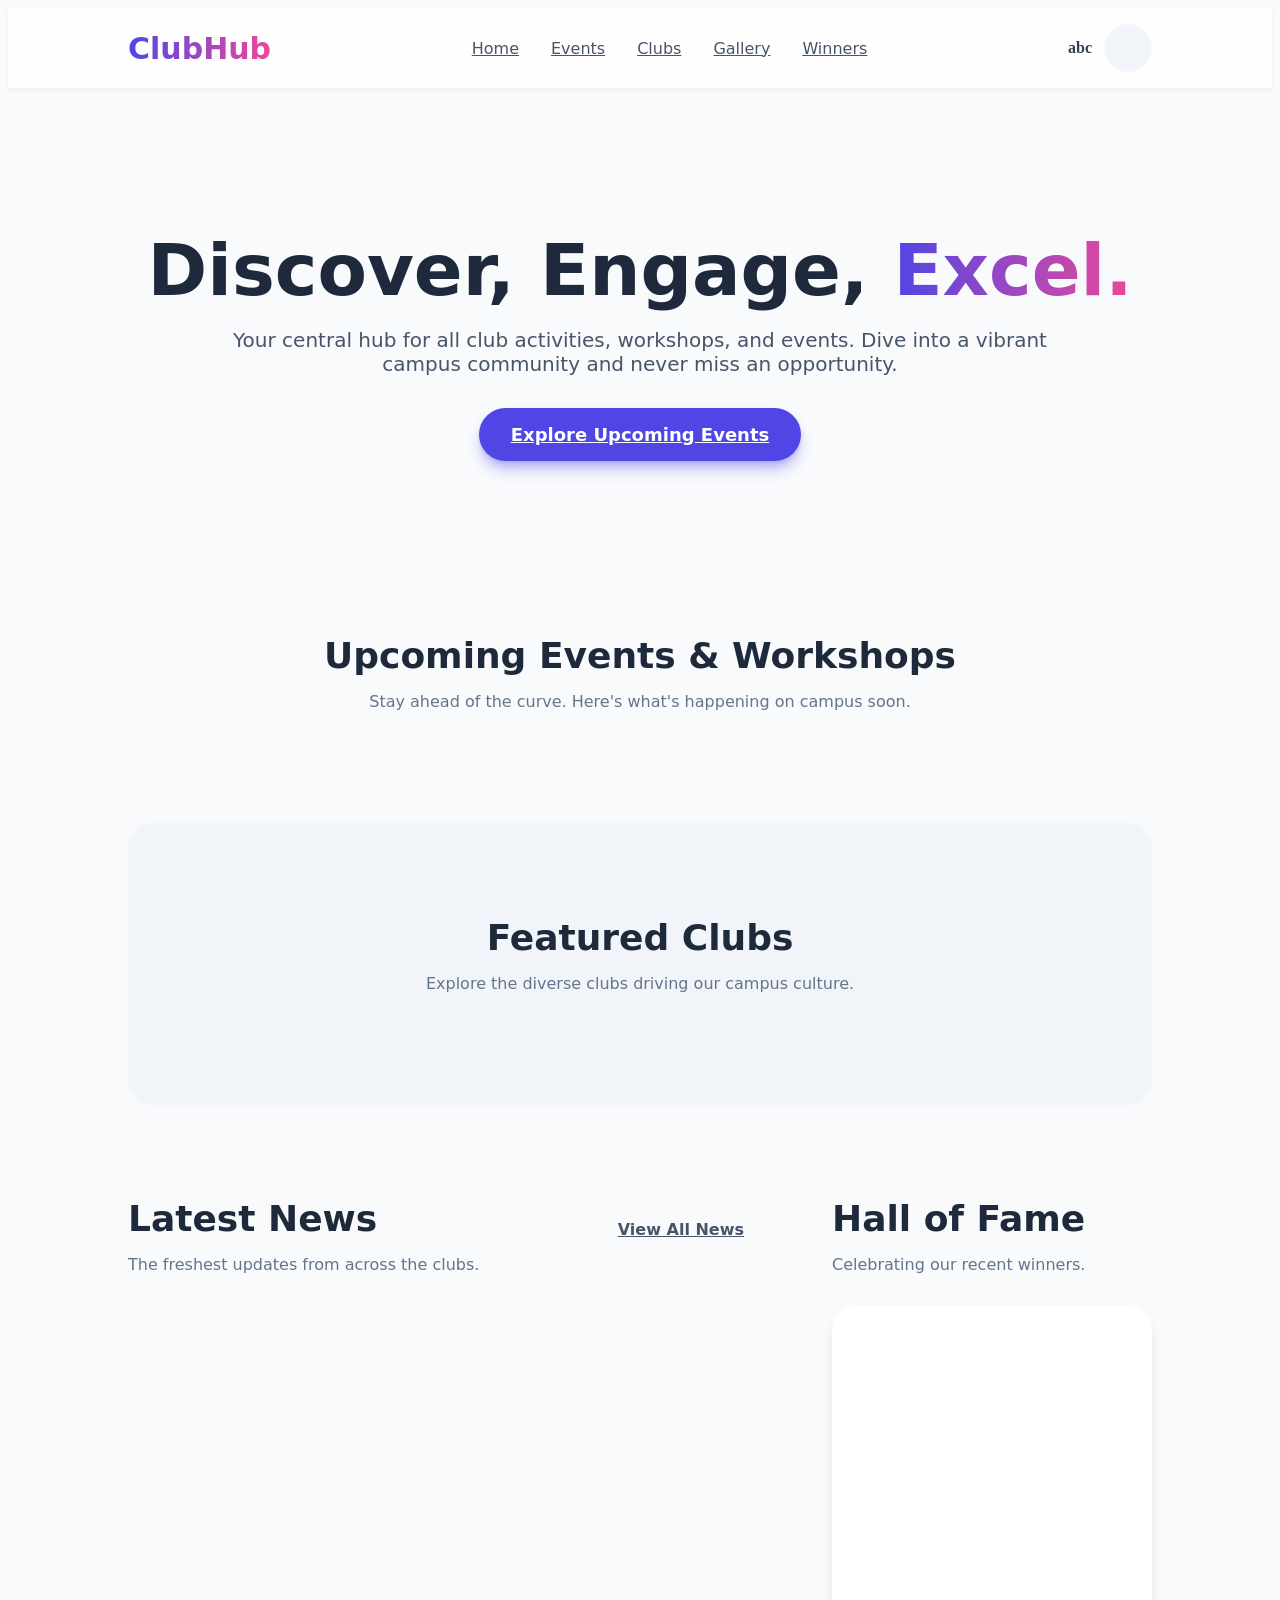
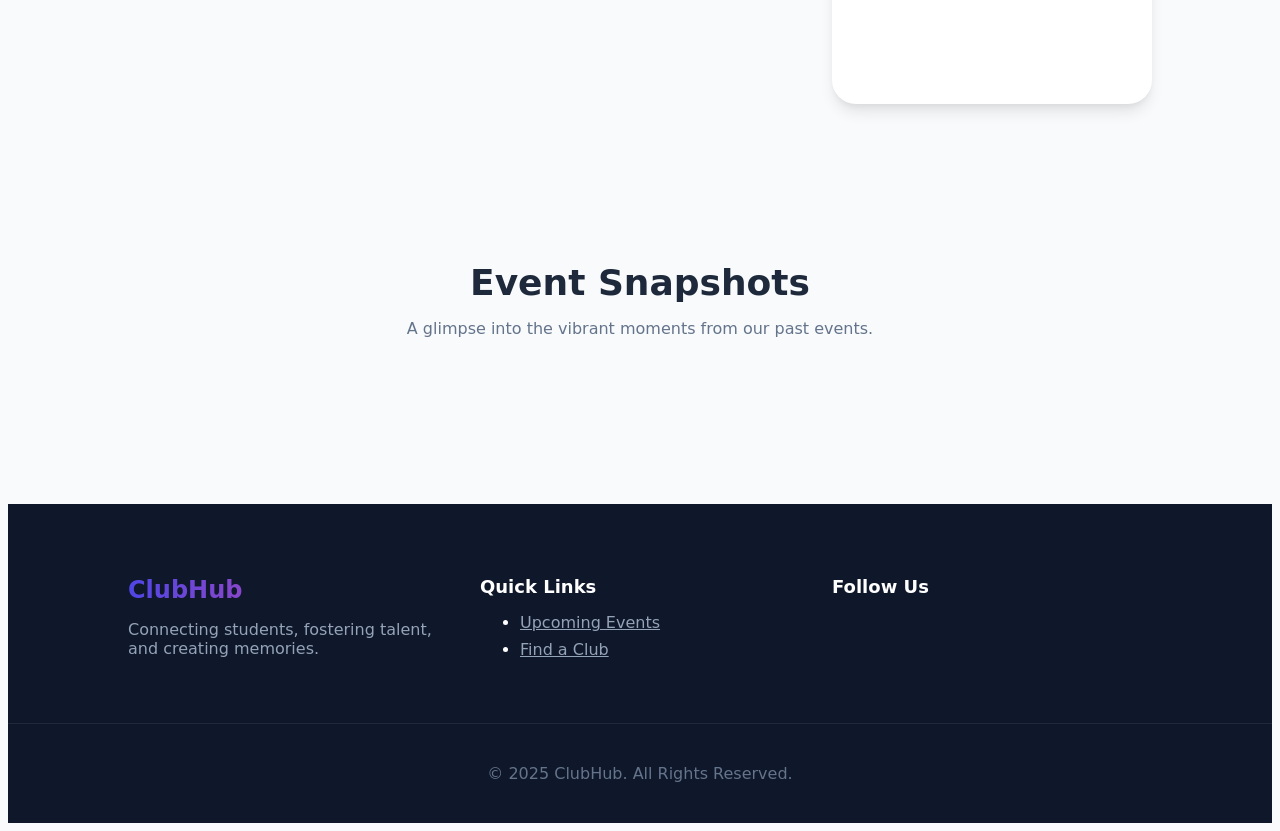
==== commit 6673dced: "Add files via upload" ====
--- a/index.html
+++ b/index.html
@@ -1,1307 +1,763 @@
-<!DOCTYPE html>
-<html lang="en">
-
-<head>
-    <meta charset="UTF-8">
-    <meta name="viewport" content="width=device-width, initial-scale=1.0">
-    <title>ClubHub - Your Campus Event Central</title>
-    <script src="https://cdn.tailwindcss.com"></script>
-    <script src="https://unpkg.com/lucide@latest"></script>
-    <link rel="stylesheet" href="https://cdnjs.cloudflare.com/ajax/libs/font-awesome/6.2.0/css/all.min.css" />
-
-    <script src="https://www.gstatic.com/firebasejs/8.10.1/firebase-app.js"></script>
-    <script src="https://www.gstatic.com/firebasejs/8.10.1/firebase-firestore.js"></script>
-    <script src="https://www.gstatic.com/firebasejs/8.10.1/firebase-auth.js"></script>
-    
-    <script src="https://cdnjs.cloudflare.com/ajax/libs/jspdf/2.5.1/jspdf.umd.min.js"></script>
-    
-    <style>
-         /* All your existing CSS */
-         html { scroll-behavior: smooth; }
-         body {
-             font-family: system-ui, -apple-system, BlinkMacSystemFont, "Segoe UI", Roboto, "Helvetica Neue", Arial, sans-serif;
-             background-color: #f8fafc;
-             color: #1e293b;
-         }
-         .gradient-text {
-             background: linear-gradient(to right, #4f46e5, #ec4899);
-             -webkit-background-clip: text;
-             -webkit-text-fill-color: transparent;
-         }
-         .container {
-             width: 100%;
-             margin-left: auto;
-             margin-right: auto;
-             padding-left: 1.5rem;
-             padding-right: 1.5rem;
-         }
-         .header {
-             background-color: rgba(255, 255, 255, 0.8);
-             backdrop-filter: blur(10px);
-             position: sticky;
-             top: 0;
-             z-index: 50;
-             box-shadow: 0 2px 4px rgba(0,0,0,0.05);
-         }
-         .navbar {
-             display: flex;
-             justify-content: space-between;
-             align-items: center;
-             padding: 1rem 0;
-             max-width: 1024px;
-             margin: auto;
-             padding-left: 1.5rem;
-             padding-right: 1.5rem;
-         }
-         .nav-links { display: none; }
-         @media (min-width: 768px) {
-             .nav-links {
-                 display: flex;
-                 align-items: center;
-                 gap: 2rem;
-             }
-         }
-         .nav-link {
-             color: #475569;
-             transition: color 0.3s;
-             cursor: pointer;
-         }
-         .nav-link:hover { color: #4f46e5; }
-         .footer-nav-link {
-             color: #94a3b8;
-             transition: color 0.3s;
-         }
-         .footer-nav-link:hover {
-             color: white;
-         }
-
-         .profile-section { display: none; }
-         @media (min-width: 768px) {
-             .profile-section { display: flex; align-items: center; gap: 0.75rem; }
-         }
-         .custom-button {
-             padding: 0.5rem 1rem;
-             border-radius: 0.375rem;
-             color: white;
-             font-weight: 500;
-             cursor: pointer;
-         }
-         .mobile-menu-button { display: block; }
-         @media (min-width: 768px) {
-             .mobile-menu-button { display: none; }
-         }
-         .mobile-menu { display: none; }
-         #home { text-align: center; padding: 5rem 0; scroll-margin-top: 80px; }
-         #events { scroll-margin-top: 80px; }
-         #clubs { scroll-margin-top: 80px; }
-         #gallery { scroll-margin-top: 80px; }
-         #leaderboard { scroll-margin-top: 80px; }
-         
-         #home h1 { font-size: 3rem; font-weight: 800; margin-bottom: 1rem; }
-         @media (min-width: 768px) { #home h1 { font-size: 4.5rem; } }
-         #home p { font-size: 1.125rem; color: #475569; max-width: 56rem; margin: 0 auto 2rem; }
-         @media (min-width: 768px) { #home p { font-size: 1.25rem; } }
-         .hero-button {
-             display: inline-block;
-             background-color: #4f46e5;
-             color: white;
-             padding: 1rem 2rem;
-             border-radius: 9999px;
-             font-size: 1.125rem;
-             font-weight: 600;
-             transition: all 0.3s;
-             box-shadow: 0 10px 15px -3px rgba(79, 70, 229, 0.4), 0 4px 6px -2px rgba(79, 70, 229, 0.2);
-             cursor: pointer;
-         }
-         .hero-button:hover { background-color: #4338ca; transform: scale(1.05); }
-         .section { padding: 4rem 0; }
-         .section-header { text-align: center; margin-bottom: 3rem; }
-         .section-title { font-size: 2.25rem; font-weight: 700; margin-bottom: 0.5rem; }
-         .section-subtitle { color: #64748b; }
-         .grid-container { display: grid; gap: 2rem; grid-template-columns: repeat(1, 1fr); }
-         @media (min-width: 768px) { .grid-container { grid-template-columns: repeat(2, 1fr); } }
-         @media (min-width: 1024px) { .grid-container-3-col { grid-template-columns: repeat(3, 1fr); } }
-         .all-events { text-align: center; margin-top: 2rem; }
-         .btn {
-             background-color: #eef2ff;
-             color: #4338ca;
-             padding: 0.75rem 1.5rem;
-             border-radius: 9999px;
-             font-weight: 600;
-             display: inline-flex;
-             align-items: center;
-             gap: 0.5rem;
-             border: none;
-             cursor: pointer;
-             transition: background-color 0.3s;
-         }
-         .btn:hover { background-color: #e0e7ff; }
-         .slider { overflow: hidden; }
-         .slide-track { display: flex; animation: scroll 40s linear infinite; }
-         .slide { flex-shrink: 0; width: 300px; padding: 10px; }
-         .slide img { width: 100%; border-radius: 0.5rem; }
-         @keyframes scroll { 0% { transform: translateX(0); } 100% { transform: translateX(-3000px); } }
-         
-         /* Footer */
-         .site-footer { 
-             background-color: #0f172a; 
-             color: white; 
-             padding-top: 4rem;
-             border-top-left-radius: 1.5rem; /* rounded-t-3xl */
-             border-top-right-radius: 1.5rem; /* rounded-t-3xl */
-         }
-         .footer-grid { 
-             display: grid; 
-             gap: 2rem; 
-             padding-bottom: 3rem;
-             grid-template-columns: repeat(1, 1fr);
-         }
-         @media (min-width: 640px) {
-              .footer-grid {
-                 grid-template-columns: repeat(3, 1fr);
-             }
-         }
-         .footer-grid h4 {
-             font-size: 1.125rem;
-             font-weight: 600;
-             margin-bottom: 1rem;
-             color: white;
-         }
-         .footer-grid p, .footer-grid li {
-             color: #94a3b8;
-         }
-         .footer-grid .footer-about {
-             grid-column: span 1;
-         }
-         @media (min-width: 640px) {
-             .footer-grid .footer-about {
-                 grid-column: span 3 / span 3;
-             }
-         }
-          @media (min-width: 768px) {
-             .footer-grid .footer-about {
-                 grid-column: span 1 / span 1;
-             }
-         }
-
-         .footer-links {
-             display: flex;
-             flex-direction: column;
-             gap: 0.5rem;
-         }
-         .footer-bottom {
-             border-top: 1px solid #334155;
-             padding: 1.5rem 0;
-             display: flex;
-             flex-direction: column;
-             align-items: center;
-             gap: 1rem;
-         }
-         @media (min-width: 768px) {
-             .footer-bottom {
-                 flex-direction: row;
-                 justify-content: space-between;
-             }
-         }
-         .social-links {
-             display: flex;
-             gap: 1rem;
-         }
-         
-         .two-col-layout {
-             display: grid;
-             gap: 4rem;
-             padding: 4rem 0;
-         }
-         @media (min-width: 1024px) {
-             .two-col-layout {
-                 grid-template-columns: 2fr 1fr;
-             }
-         }
-         .leaderboard-container {
-             background-color: white;
-             padding: 1.5rem;
-             border-radius: 1.5rem;
-             box-shadow: 0 10px 15px -3px rgba(0,0,0,0.1), 0 4px 6px -2px rgba(0,0,0,0.05);
-             height: 350px;
-             overflow-y: auto;
-         }
-         .news-item {
-             background-color: white;
-             padding: 1.25rem;
-             border-radius: 0.75rem;
-             box-shadow: 0 1px 3px 0 rgba(0,0,0,0.1), 0 1px 2px 0 rgba(0,0,0,0.06);
-             transition: box-shadow 0.3s;
-         }
-         .news-item:hover {
-              box-shadow: 0 4px 6px -1px rgba(0,0,0,0.1), 0 2px 4px -1px rgba(0,0,0,0.06);
-         }
-         .news-meta {
-             font-size: 0.875rem;
-             color: #64748b;
-             margin-top: 0.5rem;
-             display: flex;
-             justify-content: space-between;
-             align-items: center;
-         }
-         .leaderboard-item {
-             display: flex;
-             align-items: center;
-             padding: 0.5rem 0;
-         }
-         .leaderboard-rank {
-             font-weight: 700;
-             color: #334155;
-             width: 1.5rem;
-             text-align: center;
-             margin-right: 0.5rem;
-         }
-         .leaderboard-name {
-             font-weight: 700;
-             color: #1e293b;
-         }
-         .leaderboard-event {
-             font-size: 0.875rem;
-             color: #64748b;
-         }
-         /* This is the CSS that powers your working modals */
-         .modal-overlay {
-             position: fixed;
-             inset: 0;
-             background-color: rgba(0, 0, 0, 0.6);
-             display: flex;
-             align-items: center;
-             justify-content: center;
-             z-index: 50;
-             padding: 1rem;
-         }
-         .modal-content {
-             background-color: white;
-             padding: 0; 
-             border-radius: 1.5rem; 
-             box-shadow: 0 25px 50px -12px rgba(0,0,0,0.25);
-             width: 100%;
-             max-width: 48rem; 
-             position: relative;
-             max-height: 90vh;
-             display: flex;
-             flex-direction: column;
-             overflow: hidden; 
-         }
-         .modal-body {
-             overflow-y: auto; 
-             padding: 2rem; 
-             flex-grow: 1; 
-         }
-         .modal-close-btn {
-             position: absolute;
-             top: 1rem;
-             right: 1rem;
-             color: #94a3b8; 
-             z-index: 60; 
-         }
-         .modal-close-btn:hover {
-             color: #1e293b; 
-         }
-         .hidden {
-             display: none;
-         }
-
-         #clubs {
-             background-color: #f1f5f9;
-             border-radius: 1.5rem;
-         }
-         .club-item {
-             text-align: center;
-         }
-         .club-logo-container {
-             background-color: white;
-             width: 8rem;
-             height: 8rem;
-             margin: 0 auto;
-             border-radius: 9999px;
-             display: flex;
-             align-items: center;
-             justify-content: center;
-             box-shadow: 0 10px 15px -3px rgba(0,0,0,0.1), 0 4px 6px -2px rgba(0,0,0,0.05);
-             transition: all 0.3s;
-         }
-         .club-item:hover .club-logo-container {
-             background-color: #4f46e5;
-             transform: scale(1.1);
-         }
-         .club-logo {
-             width: 4rem;
-             height: 4rem;
-             color: #4f46e5;
-             transition: color 0.3s;
-         }
-         .club-item:hover .club-logo {
-             color: white;
-         }
-         .club-name {
-             margin-top: 1rem;
-             font-weight: 600;
-             font-size: 1.125rem;
-         }
-         
-         /* STYLES FOR CLUBS (FIXED) */
-         @media (min-width: 768px) {
-             #club-list.grid-container-5-col {
-                 grid-template-columns: repeat(5, 1fr);
-             }
-         }
-         
-         .event-filter-btn {
-             padding: 0.75rem 1.5rem;
-             border: none;
-             border-radius: 9999px;
-             font-weight: 600;
-             color: #475569; 
-             background-color: transparent;
-             cursor: pointer;
-             transition: all 0.3s;
-             flex-grow: 1; 
-             text-align: center;
-         }
-         .event-filter-btn.active, .event-filter-btn:hover {
-             background-color: white;
-             color: #4f46e5; 
-             box-shadow: 0 4px 6px -1px rgba(0,0,0,0.1), 0 2px 4px -1px rgba(0,0,0,0.06);
-         }
-
-         /* === NEW: Dropdown Styles === */
-         .profile-dropdown-container {
-             position: relative;
-         }
-         .profile-dropdown-menu {
-             position: absolute;
-             top: calc(100% + 0.5rem); /* 8px spacing */
-             right: 0;
-             background-color: white;
-             border-radius: 0.75rem; /* rounded-xl */
-             box-shadow: 0 10px 15px -3px rgba(0,0,0,0.1), 0 4px 6px -2px rgba(0,0,0,0.05);
-             border: 1px solid #e2e8f0; /* slate-200 */
-             width: 180px;
-             z-index: 100;
-             overflow: hidden;
-             padding: 0.5rem; /* p-2 */
-         }
-         .profile-dropdown-link {
-             display: flex;
-             align-items: center;
-             gap: 0.75rem; /* gap-3 */
-             padding: 0.5rem 0.75rem; /* p-2 px-3 */
-             font-size: 0.875rem; /* text-sm */
-             font-weight: 500;
-             color: #374151; /* gray-700 */
-             border-radius: 0.5rem; /* rounded-md */
-             transition: all 0.2s ease;
-             cursor: pointer;
-             text-decoration: none;
-         }
-         .profile-dropdown-link:hover {
-             background-color: #f3f4f6; /* gray-100 */
-             color: #1f2937; /* gray-800 */
-         }
-         .profile-dropdown-link.logout:hover {
-             background-color: #fee2e2; /* red-100 */
-             color: #b91c1c; /* red-700 */
-         }
-
-         /* === NEW: Disabled Button Style === */
-         .custom-button:disabled {
-            background-color: #94a3b8; /* slate-400 */
-            cursor: not-allowed;
-            opacity: 0.7;
-         }
-    </style>
-</head>
-
-<body>
-    <div id="success-modal" class="modal-overlay hidden">
-        <div class="modal-content" style="max-width: 28rem; padding: 2.5rem; text-align: center; overflow: hidden;">
-            <i class="fa-regular fa-circle-check" style="font-size: 70px; color: #4f46e5;"></i>
-            <h2 id="message" style="font-size: 25px; font-weight: 500; color: #1e293b; margin-top: 20px;">
-                Registered Successfully!
-            </h2>
-            <p style="color: #475569; margin-top: 1rem;">Your PDF token is downloading.</p>
-            <div class="buttons" style="margin-top: 25px;">
-                <button class="custom-button" style="background-color: #4f46e5; padding: 0.75rem 2rem;" onclick="exitModal()">
-                    Ok
-                </button>
-            </div>
-        </div>
-    </div>
-
-    <header class="header">
-        <nav class="navbar">
-            <a href="index.html" class="gradient-text" style="font-size: 1.875rem; font-weight: 700;">ClubHub</a>
-            <div class="nav-links">
-                <a href="#home" class="nav-link">Home</a>
-                <a onclick="window.location.href = 'events.html'" class="nav-link">Events</a>
-                <a href="#clubs" class="nav-link">Clubs</a>
-                <a href="#gallery" class="nav-link">Gallery</a>
-                <a href="#leaderboard" class="nav-link">Winners</a>
-            </div>
-            <div class="profile-section">
-                <div class="sign">
-                    <a href="login.html" class="custom-button" style="background-color: #4f46e5;">
-                        Login
-                    </a>
-                </div>
-            </div>
-            <button id="mobile-menu-button" class="mobile-menu-button">
-                <i data-lucide="menu"></i>
-            </button>
-        </nav>
-        <div id="mobile-menu" class="mobile-menu">
-        </div>
-    </header>
-
-    <main>
-        <section id="home">
-            <div class="container">
-                <h1>Discover, Engage, <span class="gradient-text">Excel.</span></h1>
-                <p>Your central hub for all club activities, workshops, and events. Dive into a vibrant campus community and
-                    never miss an opportunity.</p>
-                <a class="hero-button" onclick="fun(event)">Explore Upcoming Events</a>
-            </div>
-        </section>
-
-        <section id="events" class="section">
-            <div class="container">
-                <div class="section-header">
-                    <h2 class="section-title">All Events & Workshops</h2> 
-                    <p class="section-subtitle">See what's happening, what's new, and what you missed.</p> 
-                </div>
-
-                <div id="event-filter-buttons" style="display: flex; justify-content: center; gap: 0.5rem; margin-bottom: 2.5rem; border-radius: 9999px; background-color: #f1f5f9; padding: 0.5rem; max-width: 400px; margin-left: auto; margin-right: auto;">
-                    <button id="filter-btn-upcoming" class="event-filter-btn" onclick="showEvents('upcoming')">
-                        Upcoming
-                    </button>
-                    <button id="filter-btn-present" class="event-filter-btn" onclick="showEvents('present')">
-                        Ongoing
-                    </button>
-                    <button id="filter-btn-past" class="event-filter-btn" onclick="showEvents('past')">
-                        Past
-                    </button>
-                </div>
-
-                <div id="events-container" class="grid-container grid-container-3-col">
-                    </div>
-                
-            </div>
-        </section>
-
-        <section id="clubs" class="section">
-            <div class="container">
-                <div class="section-header">
-                    <h2 class="section-title">Featured Clubs</h2>
-                    <p class="section-subtitle">Explore the diverse clubs driving our campus culture.</p>
-                </div>
-                <div id="club-list" class="grid-container grid-container-5-col" style="padding: 0 1rem;">
-                </div>
-            </div>
-        </section>
-
-        <div class="container">
-            <div class="two-col-layout">
-                <section id="news">
-                    <div class="section-header" style="text-align: left; margin-bottom: 2rem; display: flex; justify-content: space-between; align-items: center;">
-                        <div>
-                            <h2 class="section-title" style="margin-bottom: 0;">Latest News</h2>
-                            <p class="section-subtitle">The freshest updates from across the clubs.</p>
-                        </div>
-                        <a href="#" id="view-all-news-btn" class="nav-link" style="font-weight: 600; display:flex; align-items:center; gap: 0.25rem;">
-                            <span>View All News</span>
-                            <i data-lucide="arrow-right" style="width: 1.25rem; height: 1.25rem;"></i>
-                        </a>
-                    </div>
-                    <div id="news-feed" style="display: flex; flex-direction: column; gap: 1.5rem;"></div>
-                </section>
-                <section id="leaderboard">
-                     <div class="section-header" style="text-align: left; margin-bottom: 2rem;">
-                        <h2 class="section-title">Hall of Fame</h2>
-                        <p class="section-subtitle">Celebrating our recent winners.</p>
-                     </div>
-                    <div class="leaderboard-container">
-                        <ul id="leaderboard-list" style="display: flex; flex-direction: column; gap: 1rem;"></ul>
-                    </div>
-                </section>
-            </div>
-        </div>
-
-        <section id="gallery" class="section">
-             <div class="container">
-                <div class="section-header">
-                    <h2 class="section-title">Event Snapshots</h2>
-                    <p class="section-subtitle">A glimpse into the vibrant moments from our past events.</p>
-                </div>
-                <div class="slider">
-                    <div class="slide-track">
-                        <div class="slide"><img src="https://placehold.co/300x200/a78bfa/ffffff?text=Event+1" alt="Event 1"></div>
-                        <div class="slide"><img src="https://placehold.co/300x200/ec4899/ffffff?text=Hackathon" alt="Hackathon"></div>
-                        <div class="slide"><img src="https://placehold.co/300x200/8b5cf6/ffffff?text=Workshop" alt="Workshop"></div>
-                        <div class="slide"><img src="https://placehold.co/300x200/ef4444/ffffff?text=Winners" alt="Winners"></div>
-                        <div class="slide"><img src="https://placehold.co/300x200/f59e0b/ffffff?text=Projects" alt="Projects"></div>
-                        <div class="slide"><img src="https://placehold.co/300x200/10b981/ffffff?text=Teamwork" alt="Teamwork"></div>
-                        <div class="slide"><img src="https://placehold.co/300x200/3b82f6/ffffff?text=Coding" alt="Coding"></div>
-                        <div class="slide"><img src="https://placehold.co/300x200/a78bfa/ffffff?text=Event+1" alt="Event 1"></div>
-                        <div class="slide"><img src="https://placehold.co/300x200/ec4899/ffffff?text=Hackathon" alt="Hackathon"></div>
-                        <div class="slide"><img src="https://placehold.co/300x200/8b5cf6/ffffff?text=Workshop" alt="Workshop"></div>
-                    </div>
-                </div>
-             </div>
-        </section>
-
-         <footer class="site-footer">
-            <div class="container footer-grid">
-                <div class="footer-about">
-                    <h3 class="gradient-text" style="font-size: 1.5rem; font-weight: 700; margin-bottom: 1rem;">ClubHub</h3>
-                    <p>Connecting students, fostering talent, and creating memories.</p>
-                </div>
-                <div>
-                    <h4>Navigate</h4>
-                    <ul class="footer-links">
-                        <li><a href="#home" class="footer-nav-link">Home</a></li>
-                        <li><a href="#events" class="footer-nav-link">Events</a></li>
-                        <li><a href="#clubs" class="footer-nav-link">Clubs</a></li>
-                        <li><a href="#gallery" class="footer-nav-link">Gallery</a></li>
-                        <li><a href="#leaderboard" class="footer-nav-link">Winners</a></li>
-                    </ul>
-                </div>
-                <div>
-                    <h4>Resources</h4>
-                    <ul class="footer-links">
-                        <li><a href="#" class="footer-nav-link">Start a Club</a></li>
-                        <li><a href="#" class="footer-nav-link">Event Guidelines</a></li>
-                        <li><a href="admin.html" class="footer-nav-link">Admin Login</a></li>
-                    </ul>
-                </div>
-            </div>
-            <div class="container footer-bottom">
-                <p style="color: #64748b; font-size: 0.875rem;">&copy; 2025 ClubHub. All Rights Reserved.</p>
-                <div class="social-links">
-                    <a href="#" class="footer-nav-link"><i data-lucide="twitter"></i></a>
-                    <a href="#" class="footer-nav-link"><i data-lucide="instagram"></i></a>
-                    <a href="#" class="footer-nav-link"><i data-lucide="linkedin"></i></a>
-                </div>
-            </div>
-          </footer>
-        
-    </main>
-
-    <div id="confirmation-modal" class="modal-overlay hidden">
-        <div class="modal-content" style="max-width: 28rem;"> <div style="padding: 2rem;">
-                <h2 class="section-title" style="text-align: left; margin-bottom: 1rem;">Confirm Registration</h2>
-                <p class="section-subtitle" style="text-align: left; margin-bottom: 1.5rem;">You are registering for this event as:</p>
-                
-                <div style="background-color: #f8fafc; border: 1px solid #e2e8f0; border-radius: 0.75rem; padding: 1rem; margin-bottom: 2rem;">
-                    <p id="confirm-username" style="font-weight: 600; color: #1e293b; font-size: 1.125rem;">Student Name</p>
-                    <p id="confirm-email" style="color: #64748b; font-size: 0.875rem;">student.email@example.com</p>
-                </div>
-                
-                <div style="display: flex; gap: 0.75rem;">
-                    <button id="cancel-registration-btn" 
-                            class="custom-button" 
-                            style="flex-grow: 1; background-color: #64748b; text-align: center; justify-content: center; padding: 0.75rem;">
-                        Cancel
-                    </button>
-                    <button id="confirm-registration-btn" 
-                            class="custom-button" 
-                            style="flex-grow: 1; background-color: #4f46e5; text-align: center; justify-content: center; padding: 0.75rem;">
-                        Confirm & Register
-                    </button>
-                </div>
-            </div>
-        </div>
-    </div>
-
-
-    <div id="all-news-modal" class="modal-overlay hidden">
-        <div class="modal-content">
-            <div class="section-header" style="margin-bottom: 1.5rem;">
-                <h2 class="section-title">All News Updates</h2>
-                <p class="section-subtitle">The complete feed of updates from all our clubs.</p>
-            </div>
-            <div id="all-news-feed" class="modal-body"></div>
-            <button id="close-news-modal" class="modal-close-btn">
-                <i data-lucide="x" style="width: 2rem; height: 2rem;"></i>
-            </button>
-        </div>
-    </div>
-    
-    <div id="event-detail-modal" class="modal-overlay hidden">
-        <div class="modal-content">
-            <button id="close-event-detail-modal" class="modal-close-btn">
-                <i data-lucide="x" style="width: 1.5rem; height: 1.5rem;"></i>
-            </button>
-            
-            <div id="event-detail-header" style="padding: 2rem; background-color: #f8fafc; border-bottom: 1px solid #e2e8f0; flex-shrink: 0;">
-                <span id="event-detail-type" style="font-size: 0.875rem; font-weight: 500; padding: 0.25rem 0.75rem; border-radius: 9999px;"></span>
-                <h1 id="event-detail-name" style="font-size: 2.25rem; font-weight: 800; color: #0f172a; margin-top: 1rem;"></h1>
-                <p id="event-detail-host" style="font-size: 1.25rem; color: #475569; margin-top: 0.5rem;"></p>
-            </div>
-            
-            <div class="modal-body">
-                <div style="display: grid; grid-template-columns: 1fr; gap: 2rem; @media (min-width: 768px) { grid-template-columns: repeat(3, 1fr); }">
-                    <div id="event-detail-desc" style="grid-column: span 1; @media (min-width: 768px) { grid-column: span 2; } display: flex; flex-direction: column; gap: 1rem; color: #475569;">
-                        </div>
-                    
-                    <div style="grid-column: span 1;">
-                        <div id="event-detail-info-box" style="background-color: #f1f5f9; border-radius: 1rem; padding: 1.5rem; display: flex; flex-direction: column;">
-                            </div>
-                        <button id="event-detail-register-btn" style="width: 100%; background-color: #4f46e5; color: white; font-weight: 700; padding: 0.75rem 1.5rem; border-radius: 0.5rem; margin-top: 1.5rem; transition: background-color 0.3s; cursor: pointer; border: none;">
-                            Register Now
-                        </button>
-                    </div>
-                </div>
-            </div>
-        </div>
-    </div>
-
-    <script>
-        // --- 1. FIREBASE INITIALIZATION ---
-        const firebaseConfig = {
-         apiKey: "AIzaSyCaLA-ROmNplFqBgyRngEgiJqNuIYhty0c",
-         authDomain: "clubhub-5add8.firebaseapp.com",
-         projectId: "clubhub-5add8",
-         storageBucket: "clubhub-5add8.firebasestorage.app",
-         messagingSenderId: "185734043029",
-         appId: "1:185734043029:web:645967f9f50fd926c7529c",
-         measurementId: "G-10KYVLP66J"
-        };
-        firebase.initializeApp(firebaseConfig);
-        const db = firebase.firestore();
-        const auth = firebase.auth(); 
-
-        // --- 2. STATIC DATA (Clubs) ---
-        const clubs = [
-            { name: 'Tech Titans', logo: 'cpu', page: 'tech-titans.html' },
-            { name: 'Creative Coders', logo: 'code-2', page: 'creative-coders.html' },
-            { name: 'Art & Design', logo: 'palette', page: 'art-design.html' },
-            { name: 'E-Cell', logo: 'lightbulb', page: 'e-cell.html' },
-            { name: 'Music Mavericks', logo: 'music', page: 'music-mavericks.html' },
-            { name: 'Literary Society', logo: 'book-open', page: 'literary-society.html' },
-            { name: 'Eco Warriors', logo: 'leaf', page: 'eco-warriors.html' },
-            { name: 'Film Club', logo: 'film', page: 'film-club.html' },
-            { name: 'Debate Union', logo: 'messages-square', page: 'debate-union.html' },
-            { name: 'Sports Club', logo: 'swords', page: 'sports-club.html' }
-        ];
-        
-        // --- 3. GLOBAL VARIABLES ---
-        let events = []; 
-        let allPresentEvents = [];
-        let allUpcomingEvents = [];
-        let allPastEvents = [];
-        
-        let currentUser = null; 
-        let currentEventIdToRegister = null; 
-        
-        let eventContainer;
-        let btnUpcoming, btnPresent, btnPast;
-        
-        // --- 4. HELPER FUNCTIONS ---
-        
-        function getTodayISO() {
-            const today = new Date();
-            const year = today.getFullYear();
-            const month = String(today.getMonth() + 1).padStart(2, '0');
-            const day = String(today.getDate()).padStart(2, '0');
-            return `${year}-${month}-${day}`;
-        }
-        
-        function timeAgo(date) {
-            const seconds = Math.floor((new Date() - date) / 1000);
-            let interval = seconds / 31536000;
-            if (interval > 1) return Math.floor(interval) + " year" + (Math.floor(interval) > 1 ? 's' : '') + " ago";
-            interval = seconds / 2592000;
-            if (interval > 1) return Math.floor(interval) + " month" + (Math.floor(interval) > 1 ? 's' : '') + " ago";
-            interval = seconds / 86400;
-            if (interval > 1) return Math.floor(interval) + " day" + (Math.floor(interval) > 1 ? 's' : '') + " ago";
-            interval = seconds / 3600;
-            if (interval > 1) return Math.floor(interval) + " hour" + (Math.floor(interval) > 1 ? 's' : '') + " ago";
-            interval = seconds / 60;
-            if (interval > 1) return Math.floor(interval) + " minute" + (Math.floor(interval) > 1 ? 's' : '') + " ago";
-            return Math.floor(seconds) + " second" + (Math.floor(seconds) > 1 ? 's' : '') + " ago";
-        }
-        
-        function renderEvents(container, eventArray, emptyMessage, filterType) {
-            if (eventArray.length > 0) {
-                container.innerHTML = eventArray.map(event => createEventCard(event, filterType)).join('');
-            } else {
-                container.innerHTML = `<p class="text-slate-500" style="text-align: center; grid-column: 1 / -1;">${emptyMessage}</p>`;
-            }
-            lucide.createIcons();
-        }
-
-
-        // --- 5. CARD & MODAL FUNCTIONS ---
-        
-        function createEventCard(event, filterType) {
-            const timeDiff = event.date.getTime() - new Date().getTime();
-            const daysRemaining = Math.ceil(timeDiff / (1000 * 3600 * 24));
-            
-            let notification = '';
-            if (daysRemaining > 0 && daysRemaining <= 3) {
-                 notification = `<div style="position: absolute; bottom: 1rem; right: 1rem; background-color: #22c55e; color: white; font-size: 0.75rem; font-weight: 700; padding: 0.25rem 0.75rem; border-radius: 9999px;">
-                     ${daysRemaining} Day${daysRemaining > 1 ? 's' : ''} Left!
-                 </div>`;
-            }
-            else if (daysRemaining === 0) {
-                 notification = `<div style="position: absolute; bottom: 1rem; right: 1rem; background-color: #ec4899; color: white; font-size: 0.75rem; font-weight: 700; padding: 0.25rem 0.75rem; border-radius: 9999px;">
-                     Today!
-                 </div>`;
-            }
-            
-            const typeColors = {
-                'Seminar': 'background-color: #ecf9ff; color: #0284c7;',
-                'Workshop': 'background-color: #fefce8; color: #b45309;',
-                'Event': 'background-color: #eef2ff; color: #4338ca;',
-                'Hackathon': 'background-color: #fdf2f8; color: #db2777;'
-            };
-            
-            let viewMoreButton = '';
-            if (filterType === 'past') {
-                viewMoreButton = `<button class="btn" style="margin-top: 1rem; background-color: #f1f5f9; color: #94a3b8; cursor: not-allowed;" disabled>Completed</button>`;
-            } else {
-                viewMoreButton = `<button onclick="openEventDetail('${event.id}')" class="btn" style="margin-top: 1rem; background-color: #f1f5f9; color: #475569;">View More</button>`;
-            }
-
-            return `
-                <div style="background-color: white; border-radius: 1.5rem; box-shadow: 0 10px 15px -3px rgba(0,0,0,0.1), 0 4px 6px -2px rgba(0,0,0,0.05); overflow: hidden; position: relative; padding: 1.5rem;">
-                    <div style="display: flex; align-items: center; justify-content: space-between; margin-bottom: 0.75rem;">
-                        <span style="font-size: 0.875rem; font-weight: 500; padding: 0.25rem 0.75rem; border-radius: 9999px; ${typeColors[event.type]}">${event.type}</span>
-                        <span style="font-size: 0.875rem; color: #64748b;">${event.date.toLocaleDateString('en-US', { month: 'short', day: 'numeric' })}</span>
-                    </div>
-                    <h3 style="font-size: 1.25rem; font-weight: 700; margin-bottom: 0.5rem;">${event.name}</h3>
-                    <p style="color: #475569; margin-bottom: 1rem; font-size: 0.875rem;">${event.description_short}</p>
-                    <div style="display: flex; align-items: center; font-size: 0.875rem; color: #64748b;">
-                        <i data-lucide="shield" style="width: 1rem; height: 1rem; margin-right: 0.5rem;"></i>
-                        <span>Organized by <strong>${event.club}</strong></span>
-                    </div>
-                    ${viewMoreButton}
-                    ${notification}
-                </div>`;
-        }
-        
-        function openEventDetail(eventId) {
-            const event = events.find(e => e.id === eventId);
-            if (!event) {
-                console.error("Event not found!");
-                return;
-            }
-
-            const modal = document.getElementById('event-detail-modal');
-            const typeEl = document.getElementById('event-detail-type');
-            const nameEl = document.getElementById('event-detail-name');
-            const hostEl = document.getElementById('event-detail-host');
-            const descEl = document.getElementById('event-detail-desc');
-            const infoBoxEl = document.getElementById('event-detail-info-box');
-            const registerBtn = document.getElementById('event-detail-register-btn'); 
-
-            const typeColors = {
-                'Seminar': 'background-color: #ecf9ff; color: #0284c7;',
-                'Workshop': 'background-color: #fefce8; color: #b45309;',
-                'Event': 'background-color: #eef2ff; color: #4338ca;',
-                'Hackathon': 'background-color: #fdf2f8; color: #db2777;'
-            };
-            typeEl.textContent = event.type;
-            typeEl.style.cssText = `font-size: 0.875rem; font-weight: 500; padding: 0.25rem 0.75rem; border-radius: 9999px; ${typeColors[event.type] || typeColors['Event']}`;
-            nameEl.textContent = event.name;
-            hostEl.innerHTML = `Hosted by <a href="#" class="nav-link" style="font-weight: 600;">${event.club}</a>`;
-            descEl.innerHTML = `<p>${event.description_full.replace(/\n/g, '</p><p>')}</p>`;
-            infoBoxEl.innerHTML = `
-                <div style="display: flex; align-items: center; justify-content: space-between; padding: 1rem 0; border-bottom: 1px solid #e2e8f0;">
-                    <div style="display: flex; align-items: center; flex-shrink: 0;"><i data-lucide="calendar" style="width: 1.25rem; height: 1.25rem; color: #4f46e5; margin-right: 0.75rem;"></i><p style="font-weight: 500; color: #475569;">Date</p></div>
-                    <p style="font-weight: 600; color: #1e293b; text-align: right;">${event.date.toLocaleDateString('en-US', { month: 'long', day: 'numeric', year: 'numeric' })}</p>
-                </div>
-                <div style="display: flex; align-items: center; justify-content: space-between; padding: 1rem 0; border-bottom: 1px solid #e2e8f0;">
-                    <div style="display: flex; align-items: center; flex-shrink: 0;"><i data-lucide="clock" style="width: 1.25rem; height: 1.25rem; color: #4f46e5; margin-right: 0.75rem;"></i><p style="font-weight: 500; color: #475569;">Time</p></div>
-                    <p style="font-weight: 600; color: #1e293b; text-align: right;">${event.time || 'TBA'}</p>
-                </div>
-                <div style="display: flex; align-items: center; justify-content: space-between; padding: 1rem 0; border-bottom: 1px solid #e2e8f0;">
-                    <div style="display: flex; align-items: center; flex-shrink: 0;"><i data-lucide="map-pin" style="width: 1.25rem; height: 1.25rem; color: #4f46e5; margin-right: 0.75rem;"></i><p style="font-weight: 500; color: #475569;">Venue</p></div>
-                    <p style="font-weight: 600; color: #1e293b; text-align: right;">${event.venue || 'TBA'}</p>
-                </div>
-                <div style="display: flex; align-items: center; justify-content: space-between; padding: 1rem 0;">
-                    <div style="display: flex; align-items: center; flex-shrink: 0;"><i data-lucide="ticket" style="width: 1.25rem; height: 1.25rem; color: #4f46e5; margin-right: 0.75rem;"></i><p style="font-weight: 500; color: #475569;">Fees</p></div>
-                    <p style="font-weight: 600; color: #1e293b; text-align: right;">${event.fees || 'Free'}</p>
-                </div>
-            `;
-            
-            registerBtn.onclick = function() {
-                if (currentUser) {
-                    currentEventIdToRegister = eventId; 
-                    
-                    document.getElementById('confirm-username').innerText = currentUser.displayName || 'No Name Provided';
-                    document.getElementById('confirm-email').innerText = currentUser.email;
-                    
-                    modal.classList.add('hidden');
-                    
-                    document.getElementById('confirmation-modal').classList.remove('hidden');
-                } else {
-                    alert('Please log in to register for this event.');
-                    window.location.href = 'login.html';
-                }
-            };
-
-            lucide.createIcons();
-            modal.classList.remove('hidden');
-        }
-        
-        // --- 6. EVENT FILTERING LOGIC (MODIFIED) ---
-        function showEvents(filterType) {
-            if (!eventContainer || !btnUpcoming || !btnPresent || !btnPast) { return; }
-            btnUpcoming.classList.remove('active');
-            btnPresent.classList.remove('active');
-            btnPast.classList.remove('active');
-
-            if (filterType === 'upcoming') {
-                renderEvents(eventContainer, allUpcomingEvents, "No upcoming events found.", filterType);
-                btnUpcoming.classList.add('active');
-            } else if (filterType === 'present') {
-                renderEvents(eventContainer, allPresentEvents, "No events scheduled for today.", filterType);
-                btnPresent.classList.add('active');
-            } else if (filterType === 'past') {
-                renderEvents(eventContainer, allPastEvents, "No recent past events found.", filterType);
-                btnPast.classList.add('active');
-            }
-        }
-        // --- END MODIFICATION ---
-
-        // --- 7. MAIN SCRIPT LOGIC (DOMContentLoaded) ---
-        document.addEventListener('DOMContentLoaded', async function() {
-            lucide.createIcons(); 
-            
-            // --- 7a. AUTH STATE LISTENER (MODIFIED) ---
-            auth.onAuthStateChanged(user => {
-                const loginButtonContainer = document.querySelector('.profile-section .sign');
-                
-                if (user) {
-                    currentUser = user; 
-                    
-                    loginButtonContainer.style.display = 'flex';
-                    loginButtonContainer.style.alignItems = 'center';
-                    loginButtonContainer.style.gap = '0.75rem'; // 12px
-                    loginButtonContainer.style.position = 'relative';
-
-                    
-                    loginButtonContainer.innerHTML = `
-                        <button onclick="toggleProfileDropdown(event)" class="flex items-center gap-2 text-slate-700 p-2 rounded-lg transition-colors hover:bg-slate-100">
-                            <i data-lucide="user-circle" style="width: 20px; height: 20px;"></i>
-                            <span class="font-medium">${currentUser.displayName || 'User'}</span>
-                            <i data-lucide="chevron-down" style="width: 16px; height: 16px; color: #64748b;"></i>
-                        </button>
-                        
-                        <div id="profile-dropdown-menu" class="profile-dropdown-menu hidden" onclick="event.stopPropagation()">
-                            <a href="profile.html" class="profile-dropdown-link">
-                                <i data-lucide="user" style="width: 16px; height: 16px;"></i>
-                                <span>My Profile</span>
-                            </a>
-                            <a href="#" onclick="logoutUser()" class="profile-dropdown-link logout">
-                                <i data-lucide="log-out" style="width: 16px; height: 16px;"></i>
-                                <span>Log out</span>
-                            </a>
-                        </div>
-                    `;
-                } else {
-                    currentUser = null;
-                    
-                    loginButtonContainer.style.display = '';
-                    loginButtonContainer.style.alignItems = '';
-                    loginButtonContainer.style.gap = '';
-                    loginButtonContainer.style.position = ''; // Clear position
-
-                    loginButtonContainer.innerHTML = `
-                        <a href="login.html" class="custom-button" style="background-color: #4f46e5;">
-                            Login
-                        </a>`;
-                }
-
-                // --- 7b. Mobile Menu Build (MODIFIED) ---
-                const mobileMenuButton = document.getElementById('mobile-menu-button');
-                const mobileMenu = document.getElementById('mobile-menu');
-                if (mobileMenuButton && mobileMenu) {
-                    const navLinks = document.querySelector('.nav-links');
-                    mobileMenu.innerHTML = navLinks.innerHTML;
-                    
-                    let profileHTML = '';
-                    if (currentUser) {
-                        profileHTML = `
-                            <div class="flex items-center gap-2 text-slate-700 p-2">
-                                <i data-lucide="user-circle" style="width: 20px; height: 20px;"></i>
-                                <span class="font-medium">${currentUser.displayName || 'User'}</span>
-                            </div>
-                            <div style="padding: 0 0.5rem;">
-                                <a href="profile.html" class="profile-dropdown-link">
-                                    <i data-lucide="user" style="width: 16px; height: 16px;"></i>
-                                    <span>My Profile</span>
-                                </a>
-                                <a href="#" onclick="logoutUser()" class="profile-dropdown-link logout">
-                                    <i data-lucide="log-out" style="width: 16px; height: 16px;"></i>
-                                    <span>Log out</span>
-                                </a>
-                            </div>
-                        `;
-                    } else {
-                        profileHTML = loginButtonContainer.innerHTML;
-                    }
-
-                    mobileMenu.innerHTML += `<div style="border-top: 1px solid #e2e8f0; margin-top: 1rem; padding-top: 1rem; padding-left: 0.5rem; padding-right: 0.5rem;">${profileHTML}</div>`;
-                    
-                    if (!mobileMenuButton.dataset.listenerAttached) {
-                        mobileMenuButton.addEventListener('click', () => {
-                            mobileMenu.style.display = mobileMenu.style.display === 'block' ? 'none' : 'block';
-                        });
-                        mobileMenuButton.dataset.listenerAttached = 'true';
-                    }
-                }
-                
-                lucide.createIcons();
-            });
-
-            
-            // --- 7c. Get references to containers (Unchanged) ---
-            eventContainer = document.getElementById('events-container'); 
-            btnUpcoming = document.getElementById('filter-btn-upcoming');
-            btnPresent = document.getElementById('filter-btn-present');
-            btnPast = document.getElementById('filter-btn-past');
-            
-            const newsFeed = document.getElementById('news-feed');
-            const leaderboardList = document.getElementById('leaderboard-list');
-            const allNewsFeed = document.getElementById('all-news-feed');
-            const clubListContainer = document.getElementById('club-list');
-
-            // --- 7d. Show "Loading..." text (Unchanged) ---
-            if (eventContainer) eventContainer.innerHTML = '<p class="text-slate-500" style="text-align: center; grid-column: 1 / -1;">Loading events...</p>';
-            newsFeed.innerHTML = '<p class="text-slate-500">Loading news...</p>';
-            leaderboardList.innerHTML = '<p class="text-slate-500">Loading winners...</p>';
-
-            
-            // --- 7e. Load All Events (Unchanged) ---
-            async function loadAllEvents() {
-                events = []; 
-                allPresentEvents = [];
-                allUpcomingEvents = [];
-                allPastEvents = [];
-                const todayISO = getTodayISO();
-                
-                const processDoc = (doc) => {
-                    const data = doc.data();
-                    const eventData = {
-                        id: doc.id, name: data.title, description_short: data.description,
-                        description_full: data.description, date: new Date(data.date + 'T' + (data.time || '00:00')), 
-                        dateString: data.date, time: data.time, type: data.eventType, club: data.club,
-                        venue: data.venue || 'TBA', participants: data.participants || null, fees: data.fees || 'Free'
-                    };
-                    events.push(eventData); 
-                    return eventData;
-                };
-
-                try {
-                    const upcomingSnapshot = await db.collection("events")
-                        .where("date", ">=", todayISO).orderBy("date", "asc").get();
-                    
-                    upcomingSnapshot.forEach((doc) => {
-                        const eventData = processDoc(doc);
-                        if (eventData.dateString === todayISO) { allPresentEvents.push(eventData); } 
-                        else { allUpcomingEvents.push(eventData); }
-                    });
-
-                    const pastSnapshot = await db.collection("events")
-                        .where("date", "<", todayISO).orderBy("date", "desc").limit(6).get();
-
-                    pastSnapshot.forEach((doc) => { allPastEvents.push(processDoc(doc)); });
-                    
-                    showEvents('upcoming'); 
-
-                } catch (error) {
-                    console.error("Error loading events:", error);
-                    if (eventContainer) eventContainer.innerHTML = '<p class="text-red-500" style="text-align: center; grid-column: 1 / -1;">Could not load events.</p>';
-                }
-            }
-            loadAllEvents(); 
-
-            // --- 7f. Load News (Unchanged) ---
-            try {
-                const querySnapshot = await db.collection("news").orderBy("date", "desc").limit(3).get();
-                newsFeed.innerHTML = '';
-                if (querySnapshot.empty) {
-                    newsFeed.innerHTML = '<p class="text-slate-500">No news posted yet.</p>';
-                } else {
-                    querySnapshot.forEach(doc => {
-                        const item = doc.data();
-                        const itemDate = new Date(item.date + 'T12:00:00');
-                        newsFeed.innerHTML += `<div class="news-item"><p style="font-size: 1.125rem; font-weight: 600;">${item.title}</p><div class="news-meta"><span>By ${item.category}</span><span>${timeAgo(itemDate)}</span></div></div>`;
-                    });
-                }
-            } catch (error) {
-                console.error("Error loading news:", error);
-                newsFeed.innerHTML = '<p class="text-red-500">Could not load news.</p>';
-            }
-            
-            // --- 7g. Load Winners (Unchanged) ---
-            try {
-                const querySnapshot = await db.collection("winners").orderBy("createdAt", "desc").limit(10).get();
-                leaderboardList.innerHTML = '';
-                if (querySnapshot.empty) {
-                    leaderboardList.innerHTML = '<p class="text-slate-500">No winners announced yet.</p>';
-                } else {
-                    const medalColors = { 1: '#facc15', 2: '#94a3b8', 3: '#f97316', 4: '#38bdf8', 5: '#84cc16', 6: '#22d3ee', 7: '#10b981', 8: '#f43f5e', 9: '#8b5cf6', 10: '#14b8a6' };
-                    let rank = 1;
-                    querySnapshot.forEach(doc => {
-                        const entry = doc.data();
-                        const color = medalColors[rank] || '#38bdf8';
-                        leaderboardList.innerHTML += `<li class="leaderboard-item"><i data-lucide="medal" style="width: 1.5rem; height: 1.5rem; margin-right: 0.5rem; color: ${color};"></i><span class="leaderboard-rank">${rank}.</span><div><p class="leaderboard-name">${entry.name}</p><p class="leaderboard-event">${entry.event}</p></div></li>`;
-                        rank++;
-                    });
-                    lucide.createIcons();
-                }
-            } catch (error) {
-                console.error("Error loading winners:", error);
-                leaderboardList.innerHTML = '<p class="text-red-500">Could not load winners.</p>';
-            }
-
-            // --- 7h. Populate Static Clubs (Unchanged) ---
-            if (clubListContainer) {
-                clubListContainer.innerHTML = ''; 
-                clubs.forEach(club => {
-                    const clubItemHTML = `
-                        <a href="${club.page}" class="club-item">
-                            <div class="club-logo-container">
-                                <i data-lucide="${club.logo}" class="club-logo"></i>
-                            </div>
-                            <p class="club-name">${club.name}</p>
-                        </a>`;
-                    clubListContainer.innerHTML += clubItemHTML;
-                });
-                lucide.createIcons();
-            }
-            
-            // --- 7i. All News Modal (Unchanged) ---
-            async function populateAllNewsModal() {
-                allNewsFeed.innerHTML = '<p class="text-slate-500">Loading all news...</p>';
-                let allNews = [];
-                try {
-                    const querySnapshot = await db.collection("news").orderBy("date", "desc").get();
-                    querySnapshot.forEach((doc) => { allNews.push({ id: doc.id, ...doc.data() }); });
-
-                    if (allNews.length > 0) {
-                        allNewsFeed.innerHTML = '';
-                        allNews.forEach(item => {
-                            const itemDate = new Date(item.date + 'T12:00:00');
-                            allNewsFeed.innerHTML += `<div class="news-item" style="background-color: #f8fafc; border: 1px solid #e2e8f0;"><p style="font-size: 1.125rem; font-weight: 600;">${item.title}</p><div class="news-meta"><span>By <strong>${item.category}</strong></span><span>${timeAgo(itemDate)}</span></div></div>`;
-                        });
-                    } else {
-                        allNewsFeed.innerHTML = '<p class="text-slate-500">No news posts found.</p>';
-                    }
-                } catch (error) {
-                    console.error("Error loading all news: ", error);
-                    allNewsFeed.innerHTML = '<p class="text-red-500">Could not load news.</p>';
-                }
-            }
-            
-            // --- 7j. Modal Event Listeners (UPDATED) ---
-            const viewAllNewsBtn = document.getElementById('view-all-news-btn');
-            const allNewsModal = document.getElementById('all-news-modal');
-            const closeNewsModalBtn = document.getElementById('close-news-modal');
-            
-            if(viewAllNewsBtn) {
-                viewAllNewsBtn.addEventListener('click', (e) => {
-                    e.preventDefault();
-                    populateAllNewsModal(); 
-                    allNewsModal.classList.remove('hidden');
-                });
-            }
-            if(closeNewsModalBtn) {
-                closeNewsModalBtn.addEventListener('click', () => {
-                    allNewsModal.classList.add('hidden');
-                });
-            }
-            
-            const closeEventDetailModalBtn = document.getElementById('close-event-detail-modal');
-            const eventDetailModal = document.getElementById('event-detail-modal');
-            if(closeEventDetailModalBtn) {
-                closeEventDetailModalBtn.addEventListener('click', () => {
-                    eventDetailModal.classList.add('hidden');
-                });
-            }
-
-            // --- Listeners for NEW Confirmation Modal ---
-            const confirmModal = document.getElementById('confirmation-modal');
-            const confirmBtn = document.getElementById('confirm-registration-btn');
-            const cancelBtn = document.getElementById('cancel-registration-btn');
-
-            if(confirmBtn) {
-                confirmBtn.addEventListener('click', () => {
-                    confirmRegistration(); // Call the new registration function
-                });
-            }
-            if(cancelBtn) {
-                cancelBtn.addEventListener('click', () => {
-                    confirmModal.classList.add('hidden'); // Just close the modal
-                });
-            }
-
-        });
-        
-        // --- 8. GLOBAL FUNCTIONS ---
-
-        // NEW: Toggle Profile Dropdown
-        function toggleProfileDropdown(event) {
-            event.stopPropagation(); // Stop the click from bubbling to the window
-            const dropdown = document.getElementById('profile-dropdown-menu');
-            if (dropdown) {
-                dropdown.classList.toggle('hidden');
-            }
-        }
-
-        // NEW: Click outside to close
-        window.addEventListener('click', () => {
-            const dropdown = document.getElementById('profile-dropdown-menu');
-            if (dropdown && !dropdown.classList.contains('hidden')) {
-                dropdown.classList.add('hidden');
-            }
-        });
-        
-        function logoutUser() {
-            auth.signOut().then(() => {
-                console.log('User signed out');
-            }).catch(error => {
-                console.error('Sign out error', error);
-            });
-        }
-        
-        // NEW: PDF Generation Function
-        function generatePDFToken(data, registrationId) {
-            // Destructure jsPDF from window object
-            const { jsPDF } = window.jspdf;
-            const doc = new jsPDF();
-
-            // Set Title
-            doc.setFontSize(22);
-            doc.text("Event Registration Token", 105, 20, { align: 'center' });
-            
-            doc.setFontSize(14);
-            doc.text("Event:", 20, 40);
-            doc.setFontSize(16);
-            doc.setFont("helvetica", "bold");
-            doc.text(data.eventName, 20, 48);
-
-            doc.setFont("helvetica", "normal");
-            doc.setFontSize(14);
-            doc.text("Attendee:", 20, 65);
-            doc.setFontSize(16);
-            doc.setFont("helvetica", "bold");
-            doc.text(data.userName, 20, 73);
-            
-            doc.setFont("helvetica", "normal");
-            doc.setFontSize(12);
-            doc.text(data.userEmail, 20, 80);
-
-            doc.setFontSize(14);
-            doc.text("Date:", 20, 95);
-            doc.setFontSize(16);
-            doc.setFont("helvetica", "bold");
-            doc.text(data.eventDate, 20, 103);
-            
-            doc.setFont("helvetica", "normal");
-            doc.setFontSize(14);
-            doc.text("Registration ID (Token):", 20, 120);
-            doc.setFontSize(12);
-            doc.setFont("courier", "bold");
-            doc.text(registrationId, 20, 128);
-
-            doc.setFont("helvetica", "normal");
-            doc.setFontSize(10);
-            doc.text("Please show this PDF (or a screenshot) at the event check-in.", 105, 150, { align: 'center' });
-
-            // Trigger download
-            doc.save(`ClubHub_Token_${data.eventName.replace(/ /g, '_')}.pdf`);
-        }
-        
-        // --- *** MODIFIED: confirmRegistration() function *** ---
-        async function confirmRegistration() { 
-            const confirmBtn = document.getElementById('confirm-registration-btn');
-            confirmBtn.disabled = true;
-            confirmBtn.innerText = "Checking...";
-
-            if (!currentUser || !currentEventIdToRegister) {
-                alert('Error: You must be logged in to register.');
-                confirmBtn.disabled = false;
-                confirmBtn.innerText = "Confirm & Register";
-                return;
-            }
-            
-            const eventDetails = events.find(e => e.id === currentEventIdToRegister);
-
-            if (!eventDetails) {
-                alert('Error: Event details not found. Please try again.');
-                confirmBtn.disabled = false;
-                confirmBtn.innerText = "Confirm & Register";
-                return;
-            }
-
-            try {
-                // --- NEW: Check for existing registration ---
-                const existingRegQuery = db.collection('registrations')
-                                            .where('userId', '==', currentUser.uid)
-                                            .where('eventId', '==', currentEventIdToRegister);
-                
-                const querySnapshot = await existingRegQuery.get();
-
-                if (!querySnapshot.empty) {
-                    // User is already registered
-                    alert('You are already registered for this event.');
-                    document.getElementById('confirmation-modal').classList.add('hidden');
-                    return; // Stop the function
-                }
-                // --- END OF NEW CHECK ---
-
-                // User is NOT registered, proceed.
-                const userName = currentUser.displayName || 'No Name Provided';
-                const registrationData = {
-                    userId: currentUser.uid,
-                    userName: userName,
-                    userEmail: currentUser.email,
-                    eventId: currentEventIdToRegister,
-                    eventName: eventDetails.name,
-                    eventDate: eventDetails.dateString,
-                    club: eventDetails.club,
-                    registeredAt: new Date(),
-                    attendance: "Absent" // Default attendance to Absent
-                };
-
-                const docRef = await db.collection('registrations').add(registrationData);
-                console.log('Registration successful! Document ID: ', docRef.id);
-                
-                generatePDFToken(registrationData, docRef.id);
-
-                document.getElementById('confirmation-modal').classList.add('hidden');
-                document.getElementById('success-modal').classList.remove('hidden');
-
-            } catch (error) {
-                console.error('Error during registration process: ', error);
-                alert('There was an error during registration. Please try again.');
-            } finally {
-                // Re-enable the button regardless of outcome
-                confirmBtn.disabled = false;
-                confirmBtn.innerText = "Confirm & Register";
-            }
-        }
-
-        function fun(event) { 
-            const eventsSection = document.getElementById('events');
-            if(eventsSection) eventsSection.scrollIntoView({ behavior: 'smooth' });
-        }
-        
-        function exitModal() { 
-            document.getElementById('success-modal').classList.add('hidden');
-        }
-
-    </script>
-</body>
-
-</html>+<!DOCTYPE html>
+<html lang="en">
+<head>
+    <meta charset="UTF-8">
+    <meta name="viewport" content="width=device-width, initial-scale=1.0">
+    <title>ClubHub - Your Campus Event Central</title>
+    <script src="https://cdn.tailwindcss.com"></script>
+    <script src="https://unpkg.com/lucide@latest"></script>
+    <style>
+        /* Global & Font Styles */
+        body {
+            font-family: system-ui, -apple-system, BlinkMacSystemFont, "Segoe UI", Roboto, "Helvetica Neue", Arial, sans-serif;
+            background-color: #f8fafc;
+            color: #1e293b; /* slate-800 */
+        }
+        .font-comic {
+            font-family: "Comic Sans MS", "Comic Sans", cursive;
+        }
+        .gradient-text {
+            background: linear-gradient(to right, #4f46e5, #ec4899);
+            -webkit-background-clip: text;
+            -webkit-text-fill-color: transparent;
+        }
+        .container {
+            width: 100%;
+            margin-left: auto;
+            margin-right: auto;
+            padding-left: 1.5rem;
+            padding-right: 1.5rem;
+        }
+        @media (min-width: 1024px) {
+            .container {
+                max-width: 1024px;
+            }
+        }
+
+        /* Header & Navigation */
+        .header {
+            background-color: rgba(255, 255, 255, 0.8);
+            backdrop-filter: blur(10px);
+            position: sticky;
+            top: 0;
+            z-index: 50;
+            box-shadow: 0 2px 4px rgba(0,0,0,0.05);
+        }
+        .nav-container {
+            display: flex;
+            justify-content: space-between;
+            align-items: center;
+            padding: 1rem 0;
+        }
+        .nav-links {
+            display: none;
+        }
+        @media (min-width: 768px) {
+            .nav-links {
+                display: flex;
+                align-items: center;
+                gap: 2rem;
+            }
+        }
+        .nav-link {
+            color: #475569;
+            transition: color 0.3s;
+        }
+        .nav-link:hover {
+            color: #4f46e5;
+        }
+        .profile-section {
+            display: none;
+        }
+         @media (min-width: 768px) {
+            .profile-section {
+                display: flex;
+                align-items: center;
+                gap: 0.75rem;
+            }
+        }
+        .profile-name {
+            font-weight: 600;
+            color: #334155;
+        }
+        .profile-icon-link {
+            display: flex;
+            align-items: center;
+            justify-content: center;
+            width: 3rem;
+            height: 3rem;
+            background-color: #f1f5f9;
+            border-radius: 9999px;
+            transition: background-color 0.3s;
+        }
+        .profile-icon-link:hover {
+            background-color: #e2e8f0;
+        }
+        .mobile-menu-button {
+            display: block;
+        }
+        @media (min-width: 768px) {
+            .mobile-menu-button {
+                display: none;
+            }
+        }
+        .mobile-menu {
+            display: none;
+            padding: 0 1.5rem 1rem;
+        }
+        .mobile-menu.open {
+            display: block;
+        }
+
+        /* Main Sections */
+        .section {
+            padding: 4rem 0;
+        }
+        .section-header {
+            text-align: center;
+            margin-bottom: 3rem;
+        }
+        .section-title {
+            font-size: 2.25rem;
+            font-weight: 700;
+            margin-bottom: 0.5rem;
+        }
+        .section-subtitle {
+            color: #64748b;
+        }
+
+        /* Hero Section */
+        #home {
+            text-align: center;
+            padding: 5rem 0;
+        }
+        #home h1 {
+            font-size: 3rem;
+            font-weight: 800;
+            margin-bottom: 1rem;
+        }
+        @media (min-width: 768px) {
+           #home h1 {
+                font-size: 4.5rem;
+           }
+        }
+        #home p {
+            font-size: 1.125rem;
+            color: #475569;
+            max-width: 56rem;
+            margin: 0 auto 2rem;
+        }
+        @media (min-width: 768px) {
+           #home p {
+                font-size: 1.25rem;
+           }
+        }
+        .hero-button {
+            display: inline-block;
+            background-color: #4f46e5;
+            color: white;
+            padding: 1rem 2rem;
+            border-radius: 9999px;
+            font-size: 1.125rem;
+            font-weight: 600;
+            transition: all 0.3s;
+            box-shadow: 0 10px 15px -3px rgba(79, 70, 229, 0.4), 0 4px 6px -2px rgba(79, 70, 229, 0.2);
+        }
+        .hero-button:hover {
+            background-color: #4338ca;
+            transform: scale(1.05);
+        }
+
+        /* Grid Layouts */
+        .grid-container {
+            display: grid;
+            gap: 2rem;
+            grid-template-columns: repeat(1, 1fr);
+        }
+        @media (min-width: 768px) {
+            .grid-container {
+                grid-template-columns: repeat(2, 1fr);
+            }
+        }
+        @media (min-width: 1024px) {
+            .grid-container-3-col {
+                grid-template-columns: repeat(3, 1fr);
+            }
+            .grid-container-5-col {
+                grid-template-columns: repeat(5, 1fr);
+            }
+        }
+        #clubs {
+            background-color: #f1f5f9;
+            border-radius: 1.5rem;
+        }
+        
+        /* Two Column Layout (News/Leaderboard) */
+        .two-col-layout {
+            display: grid;
+            gap: 4rem;
+            padding: 4rem 0;
+        }
+        @media (min-width: 1024px) {
+            .two-col-layout {
+                grid-template-columns: 2fr 1fr;
+            }
+        }
+        .leaderboard-container {
+            background-color: white;
+            padding: 1.5rem;
+            border-radius: 1.5rem;
+            box-shadow: 0 10px 15px -3px rgba(0,0,0,0.1), 0 4px 6px -2px rgba(0,0,0,0.05);
+            height: 350px;
+            overflow-y: auto;
+        }
+
+        /* Gallery */
+        .gallery-grid {
+            display: grid;
+            gap: 1rem;
+            grid-template-columns: repeat(2, 1fr);
+        }
+        @media (min-width: 768px) {
+            .gallery-grid {
+                grid-template-columns: repeat(4, 1fr);
+            }
+        }
+        .gallery-grid .grid {
+            display: grid;
+            gap: 1rem;
+        }
+        .gallery-grid img {
+            height: auto;
+            max-width: 100%;
+            border-radius: 0.5rem;
+        }
+
+        /* Footer */
+        .site-footer {
+            background-color: #0f172a;
+            color: white;
+        }
+        .footer-grid {
+            display: grid;
+            gap: 2rem;
+            padding: 3rem 0;
+        }
+        @media (min-width: 768px) {
+            .footer-grid {
+                grid-template-columns: repeat(3, 1fr);
+            }
+        }
+        
+        /* General Card Styles */
+        .card-hover-effect {
+            transition: transform 0.3s ease-in-out, box-shadow 0.3s ease-in-out;
+        }
+        .card-hover-effect:hover {
+            transform: translateY(-8px);
+            box-shadow: 0 20px 25px -5px rgb(0 0 0 / 0.1), 0 8px 10px -6px rgb(0 0 0 / 0.1);
+        }
+
+        /* Event Card Specific Styles */
+        .event-card {
+            background-color: white;
+            border-radius: 1.5rem;
+            box-shadow: 0 10px 15px -3px rgba(0,0,0,0.1), 0 4px 6px -2px rgba(0,0,0,0.05);
+            overflow: hidden;
+            position: relative;
+        }
+        .event-card-content {
+            padding: 1.5rem;
+        }
+        .event-card-header {
+            display: flex;
+            align-items: center;
+            justify-content: space-between;
+            margin-bottom: 0.75rem;
+        }
+        .event-type-badge {
+            font-size: 0.875rem;
+            font-weight: 500;
+            padding: 0.25rem 0.75rem;
+            border-radius: 9999px;
+        }
+        .event-date {
+            font-size: 0.875rem;
+            color: #64748b;
+        }
+        .event-title {
+            font-size: 1.25rem;
+            font-weight: 700;
+            margin-bottom: 0.5rem;
+        }
+        .event-description {
+            color: #475569;
+            margin-bottom: 1rem;
+            font-size: 0.875rem;
+        }
+        .event-organizer {
+            display: flex;
+            align-items: center;
+            font-size: 0.875rem;
+            color: #64748b;
+        }
+        .notification-badge {
+            position: absolute;
+            bottom: 1rem;
+            right: 1rem;
+            background-color: #22c55e; /* green-500 */
+            color: white;
+            font-size: 0.75rem;
+            font-weight: 700;
+            padding: 0.25rem 0.75rem;
+            border-radius: 9999px;
+            animation: pulse 2s cubic-bezier(0.4, 0, 0.6, 1) infinite;
+        }
+
+        /* Club Item Specific Styles */
+        .club-item {
+            text-align: center;
+        }
+        .club-logo-container {
+            background-color: white;
+            width: 8rem;
+            height: 8rem;
+            margin: 0 auto;
+            border-radius: 9999px;
+            display: flex;
+            align-items: center;
+            justify-content: center;
+            box-shadow: 0 10px 15px -3px rgba(0,0,0,0.1), 0 4px 6px -2px rgba(0,0,0,0.05);
+            transition: all 0.3s;
+        }
+        .club-item:hover .club-logo-container {
+            background-color: #4f46e5;
+            transform: scale(1.1);
+        }
+        .club-logo {
+            width: 4rem;
+            height: 4rem;
+            color: #4f46e5;
+            transition: color 0.3s;
+        }
+        .club-item:hover .club-logo {
+            color: white;
+        }
+        .club-name {
+            margin-top: 1rem;
+            font-weight: 600;
+            font-size: 1.125rem;
+        }
+
+        /* News Item Styles */
+        .news-item {
+            background-color: white;
+            padding: 1.25rem;
+            border-radius: 0.75rem;
+            box-shadow: 0 1px 3px 0 rgba(0,0,0,0.1), 0 1px 2px 0 rgba(0,0,0,0.06);
+            transition: box-shadow 0.3s;
+        }
+        .news-item:hover {
+             box-shadow: 0 4px 6px -1px rgba(0,0,0,0.1), 0 2px 4px -1px rgba(0,0,0,0.06);
+        }
+        .news-meta {
+            font-size: 0.875rem;
+            color: #64748b;
+            margin-top: 0.5rem;
+            display: flex;
+            justify-content: space-between;
+            align-items: center;
+        }
+        
+        /* Leaderboard Item Styles */
+        .leaderboard-item {
+            display: flex;
+            align-items: center;
+            padding: 0.5rem 0;
+        }
+        .leaderboard-rank {
+            font-weight: 700;
+            color: #334155;
+            width: 1.5rem;
+            text-align: center;
+            margin-right: 0.5rem;
+        }
+        .leaderboard-name {
+            font-weight: 700;
+            color: #1e293b;
+        }
+        .leaderboard-event {
+            font-size: 0.875rem;
+            color: #64748b;
+        }
+
+        /* Modal Styles */
+        .modal-overlay {
+            position: fixed;
+            inset: 0;
+            background-color: rgba(0, 0, 0, 0.6);
+            display: flex;
+            align-items: center;
+            justify-content: center;
+            z-index: 50;
+            padding: 1rem;
+        }
+        .modal-content {
+            background-color: white;
+            padding: 2rem;
+            border-radius: 1.5rem;
+            box-shadow: 0 25px 50px -12px rgba(0,0,0,0.25);
+            width: 100%;
+            max-width: 48rem; /* max-w-3xl */
+            position: relative;
+            max-height: 90vh;
+            display: flex;
+            flex-direction: column;
+        }
+        .modal-body {
+            overflow-y: auto;
+            padding-right: 1rem;
+            display: flex;
+            flex-direction: column;
+            gap: 1rem;
+        }
+        .modal-close-btn {
+            position: absolute;
+            top: 1rem;
+            right: 1rem;
+            color: #94a3b8; /* slate-400 */
+        }
+        .modal-close-btn:hover {
+            color: #1e293b; /* slate-800 */
+        }
+        .hidden {
+            display: none;
+        }
+
+    </style>
+</head>
+<body>
+
+    <header class="header">
+        <nav class="container nav-container">
+            <a href="#" class="gradient-text" style="font-size: 1.875rem; font-weight: 700;">ClubHub</a>
+            <div class="nav-links">
+                <a href="#home" class="nav-link">Home</a>
+                <a href="#events" class="nav-link">Events</a>
+                <a href="#clubs" class="nav-link">Clubs</a>
+                <a href="#gallery" class="nav-link">Gallery</a>
+                <a href="#leaderboard" class="nav-link">Winners</a>
+            </div>
+            <div class="profile-section">
+                <span class="profile-name font-comic">abc</span>
+                <a href="profile.html" class="profile-icon-link">
+                    <i data-lucide="user" style="width: 1.5rem; height: 1.5rem; color: #475569;"></i>
+                </a>
+            </div>
+            <button id="mobile-menu-button" class="mobile-menu-button">
+                <i data-lucide="menu"></i>
+            </button>
+        </nav>
+        <div id="mobile-menu" class="mobile-menu">
+             <!-- Mobile links are populated by JS -->
+        </div>
+    </header>
+
+    <main class="container">
+        <section id="home">
+            <h1>Discover, Engage, <span class="gradient-text">Excel.</span></h1>
+            <p>Your central hub for all club activities, workshops, and events. Dive into a vibrant campus community and never miss an opportunity.</p>
+            <a href="#events" class="hero-button">Explore Upcoming Events</a>
+        </section>
+
+        <section id="events" class="section">
+            <div class="section-header">
+                <h2 class="section-title">Upcoming Events & Workshops</h2>
+                <p class="section-subtitle">Stay ahead of the curve. Here's what's happening on campus soon.</p>
+            </div>
+            <div id="event-list" class="grid-container grid-container-3-col"></div>
+        </section>
+        
+        <section id="clubs" class="section">
+            <div class="section-header">
+                <h2 class="section-title">Featured Clubs</h2>
+                <p class="section-subtitle">Explore the diverse clubs driving our campus culture.</p>
+            </div>
+            <div id="club-list" class="grid-container grid-container-5-col" style="padding: 0 1rem;"></div>
+        </section>
+
+        <div class="two-col-layout">
+            <section id="news">
+                <div class="section-header" style="text-align: left; margin-bottom: 2rem; display: flex; justify-content: space-between; align-items: center;">
+                    <div>
+                        <h2 class="section-title" style="margin-bottom: 0;">Latest News</h2>
+                        <p class="section-subtitle">The freshest updates from across the clubs.</p>
+                    </div>
+                    <a href="#" id="view-all-news-btn" class="nav-link" style="font-weight: 600; display:flex; align-items:center; gap: 0.25rem;">
+                        <span>View All News</span>
+                        <i data-lucide="arrow-right" style="width: 1.25rem; height: 1.25rem;"></i>
+                    </a>
+                </div>
+                <div id="news-feed" style="display: flex; flex-direction: column; gap: 1.5rem;"></div>
+            </section>
+            <section id="leaderboard">
+                 <div class="section-header" style="text-align: left; margin-bottom: 2rem;">
+                    <h2 class="section-title">Hall of Fame</h2>
+                    <p class="section-subtitle">Celebrating our recent winners.</p>
+                </div>
+                <div class="leaderboard-container">
+                    <ul id="leaderboard-list" style="display: flex; flex-direction: column; gap: 1rem;"></ul>
+                </div>
+            </section>
+        </div>
+        <section id="gallery" class="section">
+            <div class="section-header">
+                <h2 class="section-title">Event Snapshots</h2>
+                <p class="section-subtitle">A glimpse into the vibrant moments from our past events.</p>
+            </div>
+            <div class="gallery-grid">
+                <div class="grid">
+                    <div><img class="card-hover-effect" src="https://placehold.co/500x800/a78bfa/ffffff?text=Hackathon" alt=""></div>
+                    <div><img class="card-hover-effect" src="https://placehold.co/500x500/f472b6/ffffff?text=Art+Expo" alt=""></div>
+                </div>
+                <div class="grid">
+                    <div><img class="card-hover-effect" src="https://placehold.co/500x500/60a5fa/ffffff?text=Music+Night" alt=""></div>
+                    <div><img class="card-hover-effect" src="https://placehold.co/500x800/34d399/ffffff?text=Code+Jam" alt=""></div>
+                </div>
+                <div class="grid">
+                    <div><img class="card-hover-effect" src="https://placehold.co/500x800/fbbf24/ffffff?text=Debate+Finals" alt=""></div>
+                    <div><img class="card-hover-effect" src="https://placehold.co/500x500/f87171/ffffff?text=Cultural+Fest" alt=""></div>
+                </div>
+                <div class="grid">
+                    <div><img class="card-hover-effect" src="https://placehold.co/500x500/818cf8/ffffff?text=Seminar" alt=""></div>
+                    <div><img class="card-hover-effect" src="https://placehold.co/500x800/a3e635/ffffff?text=Sports+Day" alt=""></div>
+                </div>
+            </div>
+        </section>
+    </main>
+
+    <footer class="site-footer">
+        <div class="container footer-grid">
+            <div>
+                <h3 class="gradient-text" style="font-size: 1.5rem; font-weight: 700; margin-bottom: 1rem;">ClubHub</h3>
+                <p style="color: #94a3b8;">Connecting students, fostering talent, and creating memories.</p>
+            </div>
+            <div>
+                <h4 style="font-size: 1.125rem; font-weight: 600; margin-bottom: 1rem;">Quick Links</h4>
+                <ul style="display: flex; flex-direction: column; gap: 0.5rem;">
+                    <li><a href="#events" class="nav-link" style="color: #94a3b8;">Upcoming Events</a></li>
+                    <li><a href="#clubs" class="nav-link" style="color: #94a3b8;">Find a Club</a></li>
+                </ul>
+            </div>
+            <div>
+                <h4 style="font-size: 1.125rem; font-weight: 600; margin-bottom: 1rem;">Follow Us</h4>
+                <div style="display: flex; gap: 1rem;">
+                    <a href="#" class="nav-link" style="color: #94a3b8;"><i data-lucide="twitter"></i></a>
+                    <a href="#" class="nav-link" style="color: #94a3b8;"><i data-lucide="instagram"></i></a>
+                    <a href="#" class="nav-link" style="color: #94a3b8;"><i data-lucide="linkedin"></i></a>
+                </div>
+            </div>
+        </div>
+        <div style="border-top: 1px solid #1e293b; text-align: center; padding: 1.5rem 0;">
+            <p style="color: #64748b;">&copy; 2025 ClubHub. All Rights Reserved.</p>
+        </div>
+    </footer>
+
+    <div id="all-news-modal" class="modal-overlay hidden">
+        <div class="modal-content">
+            <div class="section-header" style="margin-bottom: 1.5rem;">
+                <h2 class="section-title">All News Updates</h2>
+                <p class="section-subtitle">The complete feed of updates from all our clubs.</p>
+            </div>
+            <div id="all-news-feed" class="modal-body"></div>
+            <button id="close-news-modal" class="modal-close-btn">
+                <i data-lucide="x" style="width: 2rem; height: 2rem;"></i>
+            </button>
+        </div>
+    </div>
+
+    <script>
+        const today = new Date();
+        const events = [
+            { club: 'Tech Titans', name: 'AI & Machine Learning Seminar', date: new Date(today.getTime() + 2 * 24 * 60 * 60 * 1000), type: 'Seminar', description: 'Explore the future of AI with industry experts.' },
+            { club: 'Creative Coders', name: 'Annual Hackathon "CodeWave"', date: new Date(today.getTime() + 7 * 24 * 60 * 60 * 1000), type: 'Event', description: '24 hours of intense coding, innovation, and fun. Prizes worth thousands!' },
+            { club: 'Art & Design Circle', name: 'Digital Illustration Workshop', date: new Date(today.getTime() + 12 * 24 * 60 * 60 * 1000), type: 'Workshop', description: 'Learn the basics of digital art from professional artists.' },
+            { club: 'E-Cell', name: 'Startup Pitch Competition', date: new Date(today.getTime() + 20 * 24 * 60 * 60 * 1000), type: 'Event', description: 'Pitch your business idea to a panel of venture capitalists.' },
+            { club: 'Music Mavericks', name: 'Campus Unplugged Night', date: new Date(today.getTime() + 15 * 24 * 60 * 60 * 1000), type: 'Event', description: 'An evening of soulful acoustic performances by students.' },
+            { club: 'Literary Society', name: 'Poetry Slam Workshop', date: new Date(today.getTime() + 2.5 * 24 * 60 * 60 * 1000), type: 'Workshop', description: 'Find your voice and master the art of spoken word poetry.' }
+        ];
+        const clubs = [
+            { name: 'Tech Titans', logo: 'cpu', page: 'tech-titans.html' },
+            { name: 'Creative Coders', logo: 'code-2', page: 'creative-coders.html' },
+            { name: 'Art & Design', logo: 'palette', page: 'art-design.html' },
+            { name: 'E-Cell', logo: 'lightbulb', page: 'e-cell.html' },
+            { name: 'Music Mavericks', logo: 'music', page: 'music-mavericks.html' },
+            { name: 'Literary Society', logo: 'book-open', page: 'literary-society.html' },
+            { name: 'Eco Warriors', logo: 'leaf', page: 'eco-warriors.html' },
+            { name: 'Film Club', logo: 'film', page: 'film-club.html' },
+            { name: 'Debate Union', logo: 'messages-square', page: 'debate-union.html' },
+            { name: 'Sports Club', logo: 'swords', page: 'sports-club.html' }
+        ];
+        const news = [
+            { title: 'CodeWave Hackathon Registrations Now Open!', club: 'Creative Coders', date: new Date(2025, 8, 27) },
+            { title: 'Highlights from the Annual Tech Summit', club: 'Tech Titans', date: new Date(2025, 8, 24) },
+            { title: 'Art Expo Winners Announced', club: 'Art & Design', date: new Date(2025, 8, 20) },
+            { title: 'E-Cell Secures Funding for Startup Incubator', club: 'E-Cell', date: new Date(2025, 8, 18) },
+            { title: 'Music Mavericks Announce Battle of the Bands', club: 'Music Mavericks', date: new Date(2025, 8, 15) },
+            { title: 'Poetry Slam Night Was a Resounding Success', club: 'Literary Society', date: new Date(2025, 8, 12) },
+            { title: 'Eco Warriors Lead Campus Green Drive', club: 'Eco Warriors', date: new Date(2025, 8, 9) },
+            { title: 'Film Club Announces 48-Hour Film Challenge', club: 'Film Club', date: new Date(2025, 8, 5) },
+            { title: 'Debate Union Qualifies for National Championship', club: 'Debate Union', date: new Date(2025, 8, 2) },
+            { title: 'Inter-Departmental Sports Tournament Dates Released', club: 'Sports Club', date: new Date(2025, 7, 30) },
+            { title: 'New Photography Workshop by Art & Design Club', club: 'Art & Design', date: new Date(2025, 7, 28) },
+            { title: 'Tech Titans Launch Mentorship Program', club: 'Tech Titans', date: new Date(2025, 7, 25) }
+        ];
+        const leaderboard = [
+            { rank: 1, name: 'Team Alpha', event: 'CodeWave 2024' },
+            { rank: 2, name: 'Priya Sharma', event: 'Debate Finals' },
+            { rank: 3, name: 'Rohan & Co.', event: 'Startup Pitch' },
+            { rank: 4, name: 'The Canvas Crew', event: 'Art Expo' },
+            { rank: 5, name: 'Byte Brigade', event: 'Code Jam' },
+            { rank: 6, name: 'Acoustic Souls', event: 'Music Fest' },
+            { rank: 7, 'name': 'Eco Innovators', event: 'Green Challenge' },
+            { rank: 8, name: 'The Orators', event: 'MUN' },
+            { rank: 9, name: 'Pixel Perfect', event: 'Designathon' },
+            { rank: 10, name: 'Poetic Justice', event: 'Poetry Slam' }
+        ];
+
+        document.addEventListener('DOMContentLoaded', function() {
+            lucide.createIcons();
+            
+            const eventList = document.getElementById('event-list');
+            const clubListContainer = document.getElementById('club-list');
+            const newsFeed = document.getElementById('news-feed');
+            const leaderboardList = document.getElementById('leaderboard-list');
+            const allNewsFeed = document.getElementById('all-news-feed');
+            const mobileMenu = document.getElementById('mobile-menu');
+
+            // Populate Mobile Menu
+            const navLinks = document.querySelector('.nav-links');
+            mobileMenu.innerHTML = navLinks.innerHTML; // copy desktop links
+            const profileSection = document.querySelector('.profile-section');
+            mobileMenu.innerHTML += `<div style="border-top: 1px solid #e2e8f0; margin-top: 1rem; padding-top: 1rem;">${profileSection.innerHTML}</div>`;
+
+
+            // Populate Events
+            events.sort((a, b) => a.date - b.date).forEach(event => {
+                const timeDiff = event.date.getTime() - new Date().getTime();
+                const daysRemaining = Math.ceil(timeDiff / (1000 * 3600 * 24));
+                let notification = '';
+                if (daysRemaining > 0 && daysRemaining <= 3) {
+                     notification = `<div class="notification-badge">${daysRemaining} Day${daysRemaining > 1 ? 's' : ''} Left!</div>`;
+                }
+
+                const typeColors = {
+                    'Seminar': 'background-color: #ecf9ff; color: #0284c7;',
+                    'Workshop': 'background-color: #fefce8; color: #b45309;',
+                    'Event': 'background-color: #eef2ff; color: #4338ca;'
+                };
+
+                const eventCardHTML = `
+                    <div class="event-card card-hover-effect">
+                        <div class="event-card-content">
+                            <div class="event-card-header">
+                                <span class="event-type-badge" style="${typeColors[event.type]}">${event.type}</span>
+                                <span class="event-date">${event.date.toLocaleDateString('en-US', { month: 'short', day: 'numeric' })}</span>
+                            </div>
+                            <h3 class="event-title">${event.name}</h3>
+                            <p class="event-description">${event.description}</p>
+                            <div class="event-organizer">
+                                <i data-lucide="shield" style="width: 1rem; height: 1rem; margin-right: 0.5rem;"></i>
+                                <span>Organized by <strong>${event.club}</strong></span>
+                            </div>
+                        </div>
+                        ${notification}
+                    </div>`;
+                eventList.innerHTML += eventCardHTML;
+            });
+            
+            // Populate Clubs
+            clubs.forEach(club => {
+                const clubItemHTML = `
+                    <a href="${club.page}" class="club-item">
+                        <div class="club-logo-container">
+                            <i data-lucide="${club.logo}" class="club-logo"></i>
+                        </div>
+                        <p class="club-name">${club.name}</p>
+                    </a>`;
+                clubListContainer.innerHTML += clubItemHTML;
+            });
+            
+            // Populate News (Homepage)
+            news.slice(0, 3).forEach(item => {
+                const timeAgo = Math.round((new Date() - item.date) / (1000 * 60 * 60 * 24));
+                const newsItemHTML = `
+                    <div class="news-item">
+                        <p style="font-size: 1.125rem; font-weight: 600;">${item.title}</p>
+                        <div class="news-meta">
+                            <span>By ${item.club}</span>
+                            <span>${timeAgo} day${timeAgo != 1 ? 's' : ''} ago</span>
+                        </div>
+                    </div>`;
+                newsFeed.innerHTML += newsItemHTML;
+            });
+
+            // Populate Leaderboard
+            const medalColors = { 1: '#facc15', 2: '#94a3b8', 3: '#f97316', 4: '#38bdf8', 5: '#84cc16', 6: '#22d3ee', 7: '#10b981', 8: '#f43f5e', 9: '#8b5cf6', 10: '#14b8a6' };
+            leaderboard.forEach(entry => {
+                const leaderItemHTML = `
+                    <li class="leaderboard-item">
+                        <i data-lucide="medal" style="width: 1.5rem; height: 1.5rem; margin-right: 0.5rem; color: ${medalColors[entry.rank]};"></i>
+                        <span class="leaderboard-rank">${entry.rank}.</span>
+                        <div>
+                            <p class="leaderboard-name">${entry.name}</p>
+                            <p class="leaderboard-event">${entry.event}</p>
+                        </div>
+                    </li>`;
+                leaderboardList.innerHTML += leaderItemHTML;
+            });
+
+            // Populate All News Modal
+            news.forEach(item => {
+                const timeAgo = Math.round((new Date() - item.date) / (1000*60*60*24));
+                const newsItemHTML = `
+                    <div class="news-item" style="background-color: #f8fafc; border: 1px solid #e2e8f0;">
+                        <p style="font-size: 1.125rem; font-weight: 600;">${item.title}</p>
+                        <div class="news-meta">
+                            <span>By <strong>${item.club}</strong></span>
+                            <span>${timeAgo} day${timeAgo != 1 ? 's' : ''} ago</span>
+                        </div>
+                    </div>`;
+                allNewsFeed.innerHTML += newsItemHTML;
+            });
+
+            lucide.createIcons();
+
+            // Mobile menu toggle
+            const mobileMenuButton = document.getElementById('mobile-menu-button');
+            mobileMenuButton.addEventListener('click', () => {
+                mobileMenu.classList.toggle('open');
+            });
+
+            // News Modal Logic
+            const viewAllNewsBtn = document.getElementById('view-all-news-btn');
+            const allNewsModal = document.getElementById('all-news-modal');
+            const closeNewsModalBtn = document.getElementById('close-news-modal');
+            
+            if(viewAllNewsBtn) {
+                viewAllNewsBtn.addEventListener('click', (e) => {
+                    e.preventDefault();
+                    allNewsModal.classList.remove('hidden');
+                });
+            }
+
+            if(closeNewsModalBtn) {
+                closeNewsModalBtn.addEventListener('click', () => {
+                    allNewsModal.classList.add('hidden');
+                });
+            }
+        });
+    </script>
+</body>
+</html>
+
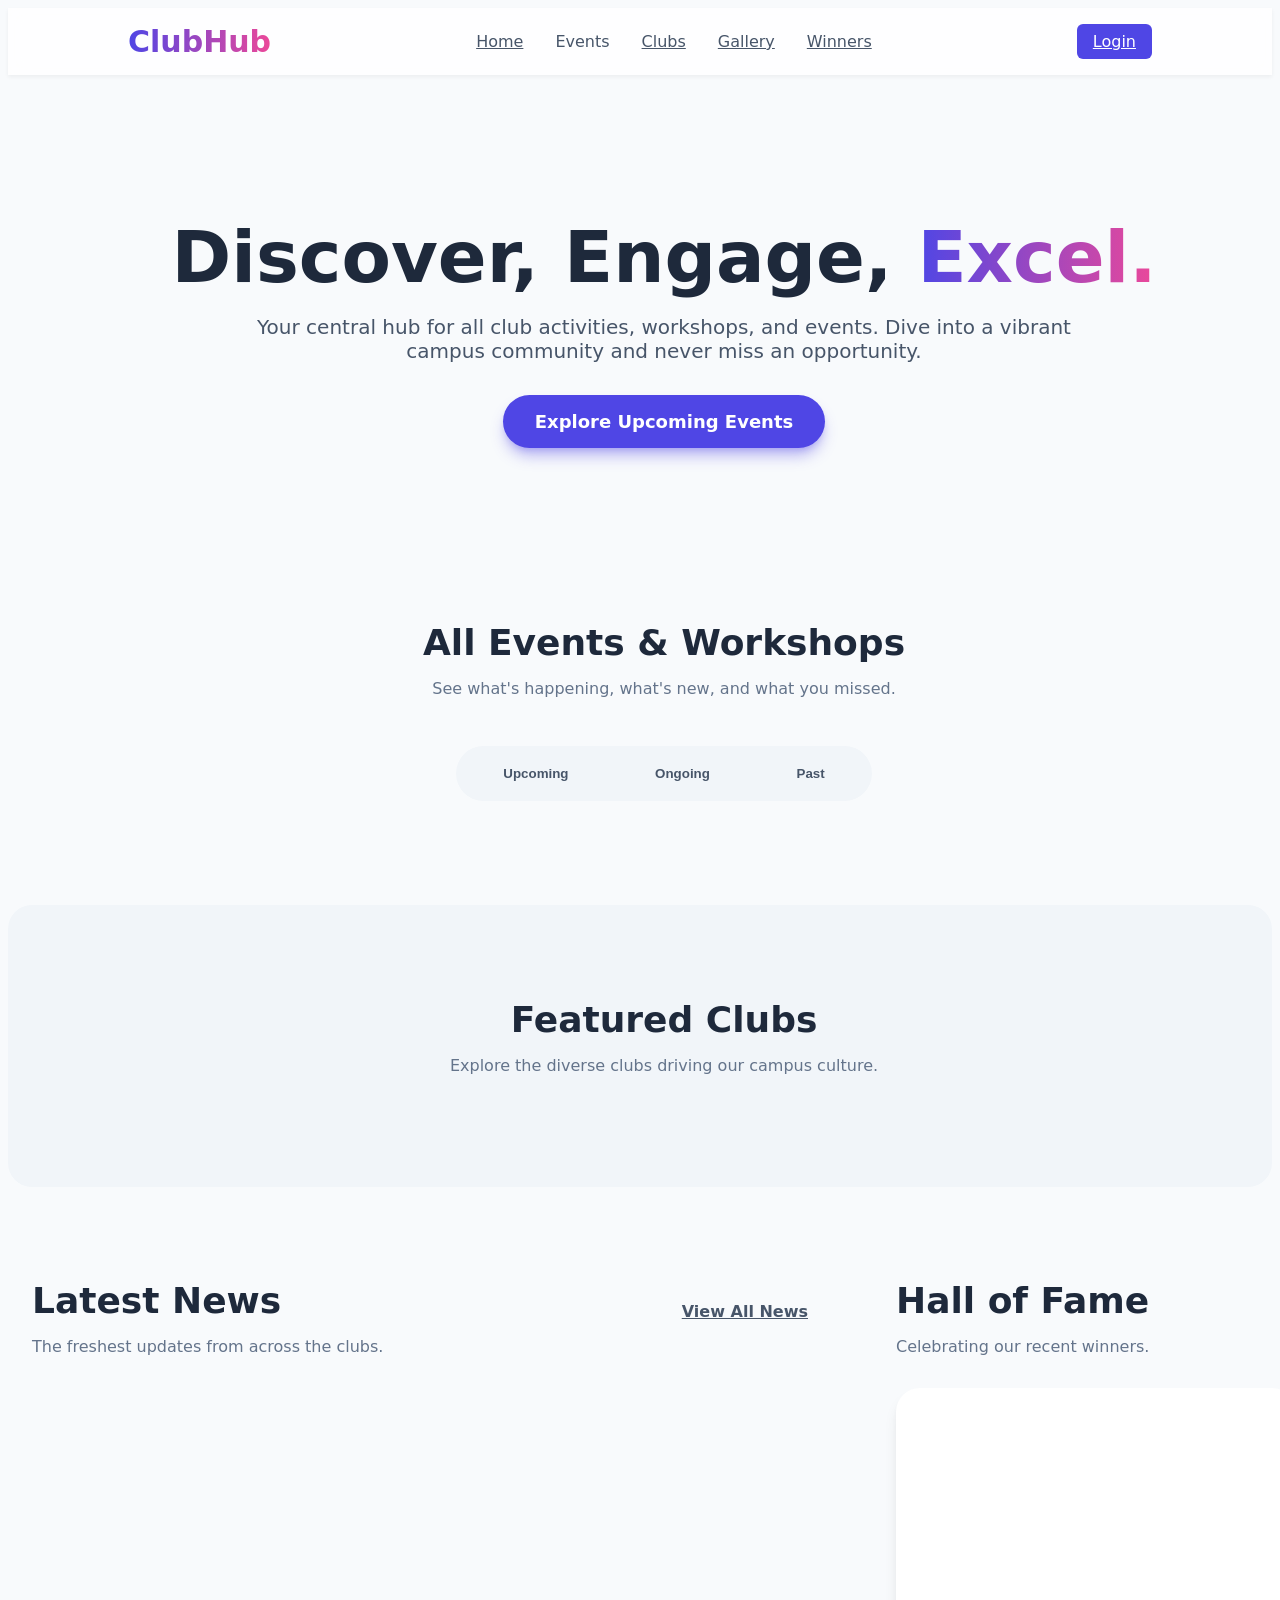
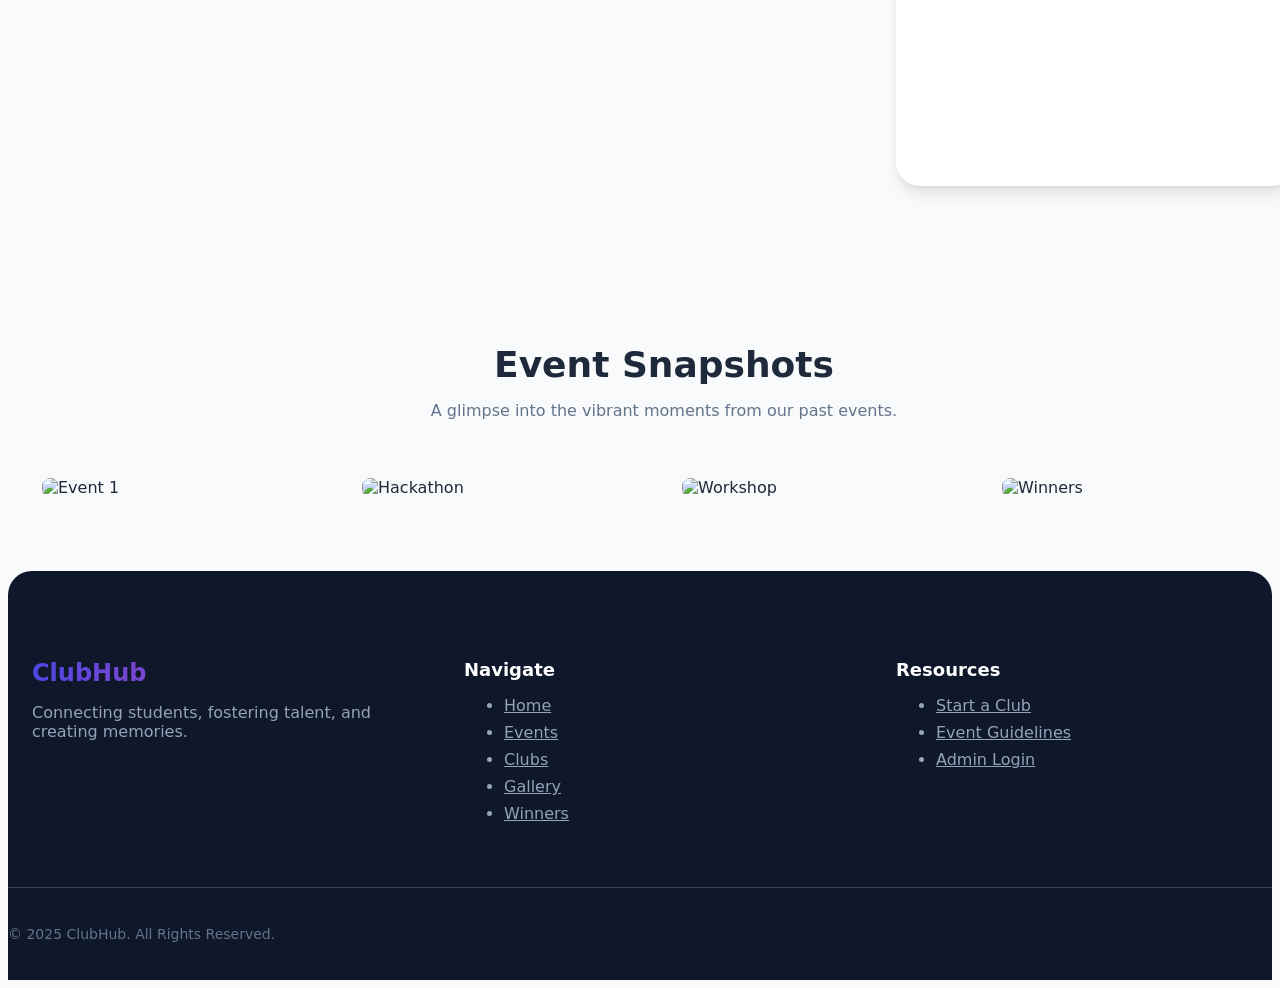
==== commit 5dc3a454: "Update fmt.Println message from 'Hello' to 'Goodbye'" ====
--- a/index.html
+++ b/index.html
@@ -1,567 +1,623 @@
 <!DOCTYPE html>
 <html lang="en">
+
 <head>
     <meta charset="UTF-8">
     <meta name="viewport" content="width=device-width, initial-scale=1.0">
     <title>ClubHub - Your Campus Event Central</title>
     <script src="https://cdn.tailwindcss.com"></script>
     <script src="https://unpkg.com/lucide@latest"></script>
+    <link rel="stylesheet" href="https://cdnjs.cloudflare.com/ajax/libs/font-awesome/6.2.0/css/all.min.css" />
+
+    <script src="https://www.gstatic.com/firebasejs/8.10.1/firebase-app.js"></script>
+    <script src="https://www.gstatic.com/firebasejs/8.10.1/firebase-firestore.js"></script>
+    <script src="https://www.gstatic.com/firebasejs/8.10.1/firebase-auth.js"></script>
+    
+    <script src="https://cdnjs.cloudflare.com/ajax/libs/jspdf/2.5.1/jspdf.umd.min.js"></script>
+    
     <style>
-        /* Global & Font Styles */
-        body {
-            font-family: system-ui, -apple-system, BlinkMacSystemFont, "Segoe UI", Roboto, "Helvetica Neue", Arial, sans-serif;
-            background-color: #f8fafc;
-            color: #1e293b; /* slate-800 */
-        }
-        .font-comic {
-            font-family: "Comic Sans MS", "Comic Sans", cursive;
-        }
-        .gradient-text {
-            background: linear-gradient(to right, #4f46e5, #ec4899);
-            -webkit-background-clip: text;
-            -webkit-text-fill-color: transparent;
-        }
-        .container {
-            width: 100%;
-            margin-left: auto;
-            margin-right: auto;
-            padding-left: 1.5rem;
-            padding-right: 1.5rem;
-        }
-        @media (min-width: 1024px) {
-            .container {
-                max-width: 1024px;
-            }
-        }
-
-        /* Header & Navigation */
-        .header {
-            background-color: rgba(255, 255, 255, 0.8);
-            backdrop-filter: blur(10px);
-            position: sticky;
-            top: 0;
-            z-index: 50;
-            box-shadow: 0 2px 4px rgba(0,0,0,0.05);
-        }
-        .nav-container {
-            display: flex;
-            justify-content: space-between;
-            align-items: center;
-            padding: 1rem 0;
-        }
-        .nav-links {
-            display: none;
-        }
-        @media (min-width: 768px) {
-            .nav-links {
-                display: flex;
-                align-items: center;
-                gap: 2rem;
-            }
-        }
-        .nav-link {
-            color: #475569;
-            transition: color 0.3s;
-        }
-        .nav-link:hover {
-            color: #4f46e5;
-        }
-        .profile-section {
-            display: none;
-        }
+         /* All your existing CSS */
+         html { scroll-behavior: smooth; }
+         body {
+             font-family: system-ui, -apple-system, BlinkMacSystemFont, "Segoe UI", Roboto, "Helvetica Neue", Arial, sans-serif;
+             background-color: #f8fafc;
+             color: #1e293b;
+         }
+         .gradient-text {
+             background: linear-gradient(to right, #4f46e5, #ec4899);
+             -webkit-background-clip: text;
+             -webkit-text-fill-color: transparent;
+         }
+         .container {
+             width: 100%;
+             margin-left: auto;
+             margin-right: auto;
+             padding-left: 1.5rem;
+             padding-right: 1.5rem;
+         }
+         .header {
+             background-color: rgba(255, 255, 255, 0.8);
+             backdrop-filter: blur(10px);
+             position: sticky;
+             top: 0;
+             z-index: 50;
+             box-shadow: 0 2px 4px rgba(0,0,0,0.05);
+         }
+         .navbar {
+             display: flex;
+             justify-content: space-between;
+             align-items: center;
+             padding: 1rem 0;
+             max-width: 1024px;
+             margin: auto;
+             padding-left: 1.5rem;
+             padding-right: 1.5rem;
+         }
+         .nav-links { display: none; }
          @media (min-width: 768px) {
-            .profile-section {
-                display: flex;
-                align-items: center;
-                gap: 0.75rem;
-            }
-        }
-        .profile-name {
-            font-weight: 600;
-            color: #334155;
-        }
-        .profile-icon-link {
-            display: flex;
-            align-items: center;
-            justify-content: center;
-            width: 3rem;
-            height: 3rem;
-            background-color: #f1f5f9;
-            border-radius: 9999px;
-            transition: background-color 0.3s;
-        }
-        .profile-icon-link:hover {
-            background-color: #e2e8f0;
-        }
-        .mobile-menu-button {
-            display: block;
-        }
-        @media (min-width: 768px) {
-            .mobile-menu-button {
-                display: none;
-            }
-        }
-        .mobile-menu {
-            display: none;
-            padding: 0 1.5rem 1rem;
-        }
-        .mobile-menu.open {
-            display: block;
-        }
-
-        /* Main Sections */
-        .section {
-            padding: 4rem 0;
-        }
-        .section-header {
-            text-align: center;
-            margin-bottom: 3rem;
-        }
-        .section-title {
-            font-size: 2.25rem;
-            font-weight: 700;
-            margin-bottom: 0.5rem;
-        }
-        .section-subtitle {
-            color: #64748b;
-        }
-
-        /* Hero Section */
-        #home {
-            text-align: center;
-            padding: 5rem 0;
-        }
-        #home h1 {
-            font-size: 3rem;
-            font-weight: 800;
-            margin-bottom: 1rem;
-        }
-        @media (min-width: 768px) {
-           #home h1 {
-                font-size: 4.5rem;
-           }
-        }
-        #home p {
-            font-size: 1.125rem;
-            color: #475569;
-            max-width: 56rem;
-            margin: 0 auto 2rem;
-        }
-        @media (min-width: 768px) {
-           #home p {
-                font-size: 1.25rem;
-           }
-        }
-        .hero-button {
-            display: inline-block;
-            background-color: #4f46e5;
-            color: white;
-            padding: 1rem 2rem;
-            border-radius: 9999px;
-            font-size: 1.125rem;
-            font-weight: 600;
-            transition: all 0.3s;
-            box-shadow: 0 10px 15px -3px rgba(79, 70, 229, 0.4), 0 4px 6px -2px rgba(79, 70, 229, 0.2);
-        }
-        .hero-button:hover {
-            background-color: #4338ca;
-            transform: scale(1.05);
-        }
-
-        /* Grid Layouts */
-        .grid-container {
-            display: grid;
-            gap: 2rem;
-            grid-template-columns: repeat(1, 1fr);
-        }
-        @media (min-width: 768px) {
-            .grid-container {
-                grid-template-columns: repeat(2, 1fr);
-            }
-        }
-        @media (min-width: 1024px) {
-            .grid-container-3-col {
-                grid-template-columns: repeat(3, 1fr);
-            }
-            .grid-container-5-col {
-                grid-template-columns: repeat(5, 1fr);
-            }
-        }
-        #clubs {
-            background-color: #f1f5f9;
-            border-radius: 1.5rem;
-        }
-        
-        /* Two Column Layout (News/Leaderboard) */
-        .two-col-layout {
-            display: grid;
-            gap: 4rem;
-            padding: 4rem 0;
-        }
-        @media (min-width: 1024px) {
-            .two-col-layout {
-                grid-template-columns: 2fr 1fr;
-            }
-        }
-        .leaderboard-container {
-            background-color: white;
-            padding: 1.5rem;
-            border-radius: 1.5rem;
-            box-shadow: 0 10px 15px -3px rgba(0,0,0,0.1), 0 4px 6px -2px rgba(0,0,0,0.05);
-            height: 350px;
-            overflow-y: auto;
-        }
-
-        /* Gallery */
-        .gallery-grid {
-            display: grid;
-            gap: 1rem;
-            grid-template-columns: repeat(2, 1fr);
-        }
-        @media (min-width: 768px) {
-            .gallery-grid {
-                grid-template-columns: repeat(4, 1fr);
-            }
-        }
-        .gallery-grid .grid {
-            display: grid;
-            gap: 1rem;
-        }
-        .gallery-grid img {
-            height: auto;
-            max-width: 100%;
-            border-radius: 0.5rem;
-        }
-
-        /* Footer */
-        .site-footer {
-            background-color: #0f172a;
-            color: white;
-        }
-        .footer-grid {
-            display: grid;
-            gap: 2rem;
-            padding: 3rem 0;
-        }
-        @media (min-width: 768px) {
-            .footer-grid {
-                grid-template-columns: repeat(3, 1fr);
-            }
-        }
-        
-        /* General Card Styles */
-        .card-hover-effect {
-            transition: transform 0.3s ease-in-out, box-shadow 0.3s ease-in-out;
-        }
-        .card-hover-effect:hover {
-            transform: translateY(-8px);
-            box-shadow: 0 20px 25px -5px rgb(0 0 0 / 0.1), 0 8px 10px -6px rgb(0 0 0 / 0.1);
-        }
-
-        /* Event Card Specific Styles */
-        .event-card {
-            background-color: white;
-            border-radius: 1.5rem;
-            box-shadow: 0 10px 15px -3px rgba(0,0,0,0.1), 0 4px 6px -2px rgba(0,0,0,0.05);
-            overflow: hidden;
-            position: relative;
-        }
-        .event-card-content {
-            padding: 1.5rem;
-        }
-        .event-card-header {
-            display: flex;
-            align-items: center;
-            justify-content: space-between;
-            margin-bottom: 0.75rem;
-        }
-        .event-type-badge {
-            font-size: 0.875rem;
-            font-weight: 500;
-            padding: 0.25rem 0.75rem;
-            border-radius: 9999px;
-        }
-        .event-date {
-            font-size: 0.875rem;
-            color: #64748b;
-        }
-        .event-title {
-            font-size: 1.25rem;
-            font-weight: 700;
-            margin-bottom: 0.5rem;
-        }
-        .event-description {
-            color: #475569;
-            margin-bottom: 1rem;
-            font-size: 0.875rem;
-        }
-        .event-organizer {
-            display: flex;
-            align-items: center;
-            font-size: 0.875rem;
-            color: #64748b;
-        }
-        .notification-badge {
-            position: absolute;
-            bottom: 1rem;
-            right: 1rem;
-            background-color: #22c55e; /* green-500 */
-            color: white;
-            font-size: 0.75rem;
-            font-weight: 700;
-            padding: 0.25rem 0.75rem;
-            border-radius: 9999px;
-            animation: pulse 2s cubic-bezier(0.4, 0, 0.6, 1) infinite;
-        }
-
-        /* Club Item Specific Styles */
-        .club-item {
-            text-align: center;
-        }
-        .club-logo-container {
-            background-color: white;
-            width: 8rem;
-            height: 8rem;
-            margin: 0 auto;
-            border-radius: 9999px;
-            display: flex;
-            align-items: center;
-            justify-content: center;
-            box-shadow: 0 10px 15px -3px rgba(0,0,0,0.1), 0 4px 6px -2px rgba(0,0,0,0.05);
-            transition: all 0.3s;
-        }
-        .club-item:hover .club-logo-container {
-            background-color: #4f46e5;
-            transform: scale(1.1);
-        }
-        .club-logo {
-            width: 4rem;
-            height: 4rem;
-            color: #4f46e5;
-            transition: color 0.3s;
-        }
-        .club-item:hover .club-logo {
-            color: white;
-        }
-        .club-name {
-            margin-top: 1rem;
-            font-weight: 600;
-            font-size: 1.125rem;
-        }
-
-        /* News Item Styles */
-        .news-item {
-            background-color: white;
-            padding: 1.25rem;
-            border-radius: 0.75rem;
-            box-shadow: 0 1px 3px 0 rgba(0,0,0,0.1), 0 1px 2px 0 rgba(0,0,0,0.06);
-            transition: box-shadow 0.3s;
-        }
-        .news-item:hover {
+             .nav-links {
+                 display: flex;
+                 align-items: center;
+                 gap: 2rem;
+             }
+         }
+         .nav-link {
+             color: #475569;
+             transition: color 0.3s;
+             cursor: pointer;
+         }
+         .nav-link:hover { color: #4f46e5; }
+         .footer-nav-link {
+             color: #94a3b8;
+             transition: color 0.3s;
+         }
+         .footer-nav-link:hover {
+             color: white;
+         }
+
+         .profile-section { display: none; }
+         @media (min-width: 768px) {
+             .profile-section { display: flex; align-items: center; gap: 0.75rem; }
+         }
+         .custom-button {
+             padding: 0.5rem 1rem;
+             border-radius: 0.375rem;
+             color: white;
+             font-weight: 500;
+             cursor: pointer;
+         }
+         .mobile-menu-button { display: block; }
+         @media (min-width: 768px) {
+             .mobile-menu-button { display: none; }
+         }
+         .mobile-menu { display: none; }
+         #home { text-align: center; padding: 5rem 0; scroll-margin-top: 80px; }
+         #events { scroll-margin-top: 80px; }
+         #clubs { scroll-margin-top: 80px; }
+         #gallery { scroll-margin-top: 80px; }
+         #leaderboard { scroll-margin-top: 80px; }
+         
+         #home h1 { font-size: 3rem; font-weight: 800; margin-bottom: 1rem; }
+         @media (min-width: 768px) { #home h1 { font-size: 4.5rem; } }
+         #home p { font-size: 1.125rem; color: #475569; max-width: 56rem; margin: 0 auto 2rem; }
+         @media (min-width: 768px) { #home p { font-size: 1.25rem; } }
+         .hero-button {
+             display: inline-block;
+             background-color: #4f46e5;
+             color: white;
+             padding: 1rem 2rem;
+             border-radius: 9999px;
+             font-size: 1.125rem;
+             font-weight: 600;
+             transition: all 0.3s;
+             box-shadow: 0 10px 15px -3px rgba(79, 70, 229, 0.4), 0 4px 6px -2px rgba(79, 70, 229, 0.2);
+             cursor: pointer;
+         }
+         .hero-button:hover { background-color: #4338ca; transform: scale(1.05); }
+         .section { padding: 4rem 0; }
+         .section-header { text-align: center; margin-bottom: 3rem; }
+         .section-title { font-size: 2.25rem; font-weight: 700; margin-bottom: 0.5rem; }
+         .section-subtitle { color: #64748b; }
+         .grid-container { display: grid; gap: 2rem; grid-template-columns: repeat(1, 1fr); }
+         @media (min-width: 768px) { .grid-container { grid-template-columns: repeat(2, 1fr); } }
+         @media (min-width: 1024px) { .grid-container-3-col { grid-template-columns: repeat(3, 1fr); } }
+         .all-events { text-align: center; margin-top: 2rem; }
+         .btn {
+             background-color: #eef2ff;
+             color: #4338ca;
+             padding: 0.75rem 1.5rem;
+             border-radius: 9999px;
+             font-weight: 600;
+             display: inline-flex;
+             align-items: center;
+             gap: 0.5rem;
+             border: none;
+             cursor: pointer;
+             transition: background-color 0.3s;
+         }
+         .btn:hover { background-color: #e0e7ff; }
+         .slider { overflow: hidden; }
+         .slide-track { display: flex; animation: scroll 40s linear infinite; }
+         .slide { flex-shrink: 0; width: 300px; padding: 10px; }
+         .slide img { width: 100%; border-radius: 0.5rem; }
+         @keyframes scroll { 0% { transform: translateX(0); } 100% { transform: translateX(-3000px); } }
+         
+         /* Footer */
+         .site-footer { 
+             background-color: #0f172a; 
+             color: white; 
+             padding-top: 4rem;
+             border-top-left-radius: 1.5rem; /* rounded-t-3xl */
+             border-top-right-radius: 1.5rem; /* rounded-t-3xl */
+         }
+         .footer-grid { 
+             display: grid; 
+             gap: 2rem; 
+             padding-bottom: 3rem;
+             grid-template-columns: repeat(1, 1fr);
+         }
+         @media (min-width: 640px) {
+              .footer-grid {
+                 grid-template-columns: repeat(3, 1fr);
+             }
+         }
+         .footer-grid h4 {
+             font-size: 1.125rem;
+             font-weight: 600;
+             margin-bottom: 1rem;
+             color: white;
+         }
+         .footer-grid p, .footer-grid li {
+             color: #94a3b8;
+         }
+         .footer-grid .footer-about {
+             grid-column: span 1;
+         }
+         @media (min-width: 640px) {
+             .footer-grid .footer-about {
+                 grid-column: span 3 / span 3;
+             }
+         }
+          @media (min-width: 768px) {
+             .footer-grid .footer-about {
+                 grid-column: span 1 / span 1;
+             }
+         }
+
+         .footer-links {
+             display: flex;
+             flex-direction: column;
+             gap: 0.5rem;
+         }
+         .footer-bottom {
+             border-top: 1px solid #334155;
+             padding: 1.5rem 0;
+             display: flex;
+             flex-direction: column;
+             align-items: center;
+             gap: 1rem;
+         }
+         @media (min-width: 768px) {
+             .footer-bottom {
+                 flex-direction: row;
+                 justify-content: space-between;
+             }
+         }
+         .social-links {
+             display: flex;
+             gap: 1rem;
+         }
+         
+         .two-col-layout {
+             display: grid;
+             gap: 4rem;
+             padding: 4rem 0;
+         }
+         @media (min-width: 1024px) {
+             .two-col-layout {
+                 grid-template-columns: 2fr 1fr;
+             }
+         }
+         .leaderboard-container {
+             background-color: white;
+             padding: 1.5rem;
+             border-radius: 1.5rem;
+             box-shadow: 0 10px 15px -3px rgba(0,0,0,0.1), 0 4px 6px -2px rgba(0,0,0,0.05);
+             height: 350px;
+             overflow-y: auto;
+         }
+         .news-item {
+             background-color: white;
+             padding: 1.25rem;
+             border-radius: 0.75rem;
+             box-shadow: 0 1px 3px 0 rgba(0,0,0,0.1), 0 1px 2px 0 rgba(0,0,0,0.06);
+             transition: box-shadow 0.3s;
+         }
+         .news-item:hover {
+              box-shadow: 0 4px 6px -1px rgba(0,0,0,0.1), 0 2px 4px -1px rgba(0,0,0,0.06);
+         }
+         .news-meta {
+             font-size: 0.875rem;
+             color: #64748b;
+             margin-top: 0.5rem;
+             display: flex;
+             justify-content: space-between;
+             align-items: center;
+         }
+         .leaderboard-item {
+             display: flex;
+             align-items: center;
+             padding: 0.5rem 0;
+         }
+         .leaderboard-rank {
+             font-weight: 700;
+             color: #334155;
+             width: 1.5rem;
+             text-align: center;
+             margin-right: 0.5rem;
+         }
+         .leaderboard-name {
+             font-weight: 700;
+             color: #1e293b;
+         }
+         .leaderboard-event {
+             font-size: 0.875rem;
+             color: #64748b;
+         }
+         /* This is the CSS that powers your working modals */
+         .modal-overlay {
+             position: fixed;
+             inset: 0;
+             background-color: rgba(0, 0, 0, 0.6);
+             display: flex;
+             align-items: center;
+             justify-content: center;
+             z-index: 50;
+             padding: 1rem;
+         }
+         .modal-content {
+             background-color: white;
+             padding: 0; 
+             border-radius: 1.5rem; 
+             box-shadow: 0 25px 50px -12px rgba(0,0,0,0.25);
+             width: 100%;
+             max-width: 48rem; 
+             position: relative;
+             max-height: 90vh;
+             display: flex;
+             flex-direction: column;
+             overflow: hidden; 
+         }
+         .modal-body {
+             overflow-y: auto; 
+             padding: 2rem; 
+             flex-grow: 1; 
+         }
+         .modal-close-btn {
+             position: absolute;
+             top: 1rem;
+             right: 1rem;
+             color: #94a3b8; 
+             z-index: 60; 
+         }
+         .modal-close-btn:hover {
+             color: #1e293b; 
+         }
+         .hidden {
+             display: none;
+         }
+
+         #clubs {
+             background-color: #f1f5f9;
+             border-radius: 1.5rem;
+         }
+         .club-item {
+             text-align: center;
+         }
+         .club-logo-container {
+             background-color: white;
+             width: 8rem;
+             height: 8rem;
+             margin: 0 auto;
+             border-radius: 9999px;
+             display: flex;
+             align-items: center;
+             justify-content: center;
+             box-shadow: 0 10px 15px -3px rgba(0,0,0,0.1), 0 4px 6px -2px rgba(0,0,0,0.05);
+             transition: all 0.3s;
+         }
+         .club-item:hover .club-logo-container {
+             background-color: #4f46e5;
+             transform: scale(1.1);
+         }
+         .club-logo {
+             width: 4rem;
+             height: 4rem;
+             color: #4f46e5;
+             transition: color 0.3s;
+         }
+         .club-item:hover .club-logo {
+             color: white;
+         }
+         .club-name {
+             margin-top: 1rem;
+             font-weight: 600;
+             font-size: 1.125rem;
+         }
+         
+         /* STYLES FOR CLUBS (FIXED) */
+         @media (min-width: 768px) {
+             #club-list.grid-container-5-col {
+                 grid-template-columns: repeat(5, 1fr);
+             }
+         }
+         
+         .event-filter-btn {
+             padding: 0.75rem 1.5rem;
+             border: none;
+             border-radius: 9999px;
+             font-weight: 600;
+             color: #475569; 
+             background-color: transparent;
+             cursor: pointer;
+             transition: all 0.3s;
+             flex-grow: 1; 
+             text-align: center;
+         }
+         .event-filter-btn.active, .event-filter-btn:hover {
+             background-color: white;
+             color: #4f46e5; 
              box-shadow: 0 4px 6px -1px rgba(0,0,0,0.1), 0 2px 4px -1px rgba(0,0,0,0.06);
-        }
-        .news-meta {
-            font-size: 0.875rem;
-            color: #64748b;
-            margin-top: 0.5rem;
-            display: flex;
-            justify-content: space-between;
-            align-items: center;
-        }
-        
-        /* Leaderboard Item Styles */
-        .leaderboard-item {
-            display: flex;
-            align-items: center;
-            padding: 0.5rem 0;
-        }
-        .leaderboard-rank {
-            font-weight: 700;
-            color: #334155;
-            width: 1.5rem;
-            text-align: center;
-            margin-right: 0.5rem;
-        }
-        .leaderboard-name {
-            font-weight: 700;
-            color: #1e293b;
-        }
-        .leaderboard-event {
-            font-size: 0.875rem;
-            color: #64748b;
-        }
-
-        /* Modal Styles */
-        .modal-overlay {
-            position: fixed;
-            inset: 0;
-            background-color: rgba(0, 0, 0, 0.6);
-            display: flex;
-            align-items: center;
-            justify-content: center;
-            z-index: 50;
-            padding: 1rem;
-        }
-        .modal-content {
-            background-color: white;
-            padding: 2rem;
-            border-radius: 1.5rem;
-            box-shadow: 0 25px 50px -12px rgba(0,0,0,0.25);
-            width: 100%;
-            max-width: 48rem; /* max-w-3xl */
-            position: relative;
-            max-height: 90vh;
-            display: flex;
-            flex-direction: column;
-        }
-        .modal-body {
-            overflow-y: auto;
-            padding-right: 1rem;
-            display: flex;
-            flex-direction: column;
-            gap: 1rem;
-        }
-        .modal-close-btn {
-            position: absolute;
-            top: 1rem;
-            right: 1rem;
-            color: #94a3b8; /* slate-400 */
-        }
-        .modal-close-btn:hover {
-            color: #1e293b; /* slate-800 */
-        }
-        .hidden {
-            display: none;
-        }
-
+         }
+
+         /* === NEW: Dropdown Styles === */
+         .profile-dropdown-container {
+             position: relative;
+         }
+         .profile-dropdown-menu {
+             position: absolute;
+             top: calc(100% + 0.5rem); /* 8px spacing */
+             right: 0;
+             background-color: white;
+             border-radius: 0.75rem; /* rounded-xl */
+             box-shadow: 0 10px 15px -3px rgba(0,0,0,0.1), 0 4px 6px -2px rgba(0,0,0,0.05);
+             border: 1px solid #e2e8f0; /* slate-200 */
+             width: 180px;
+             z-index: 100;
+             overflow: hidden;
+             padding: 0.5rem; /* p-2 */
+         }
+         .profile-dropdown-link {
+             display: flex;
+             align-items: center;
+             gap: 0.75rem; /* gap-3 */
+             padding: 0.5rem 0.75rem; /* p-2 px-3 */
+             font-size: 0.875rem; /* text-sm */
+             font-weight: 500;
+             color: #374151; /* gray-700 */
+             border-radius: 0.5rem; /* rounded-md */
+             transition: all 0.2s ease;
+             cursor: pointer;
+             text-decoration: none;
+         }
+         .profile-dropdown-link:hover {
+             background-color: #f3f4f6; /* gray-100 */
+             color: #1f2937; /* gray-800 */
+         }
+         .profile-dropdown-link.logout:hover {
+             background-color: #fee2e2; /* red-100 */
+             color: #b91c1c; /* red-700 */
+         }
+
+         /* === NEW: Disabled Button Style === */
+         .custom-button:disabled {
+            background-color: #94a3b8; /* slate-400 */
+            cursor: not-allowed;
+            opacity: 0.7;
+         }
     </style>
 </head>
+
 <body>
+    <div id="success-modal" class="modal-overlay hidden">
+        <div class="modal-content" style="max-width: 28rem; padding: 2.5rem; text-align: center; overflow: hidden;">
+            <i class="fa-regular fa-circle-check" style="font-size: 70px; color: #4f46e5;"></i>
+            <h2 id="message" style="font-size: 25px; font-weight: 500; color: #1e293b; margin-top: 20px;">
+                Registered Successfully!
+            </h2>
+            <p style="color: #475569; margin-top: 1rem;">Your PDF token is downloading.</p>
+            <div class="buttons" style="margin-top: 25px;">
+                <button class="custom-button" style="background-color: #4f46e5; padding: 0.75rem 2rem;" onclick="exitModal()">
+                    Ok
+                </button>
+            </div>
+        </div>
+    </div>
 
     <header class="header">
-        <nav class="container nav-container">
-            <a href="#" class="gradient-text" style="font-size: 1.875rem; font-weight: 700;">ClubHub</a>
+        <nav class="navbar">
+            <a href="index.html" class="gradient-text" style="font-size: 1.875rem; font-weight: 700;">ClubHub</a>
             <div class="nav-links">
                 <a href="#home" class="nav-link">Home</a>
-                <a href="#events" class="nav-link">Events</a>
+                <a onclick="window.location.href = 'events.html'" class="nav-link">Events</a>
                 <a href="#clubs" class="nav-link">Clubs</a>
                 <a href="#gallery" class="nav-link">Gallery</a>
                 <a href="#leaderboard" class="nav-link">Winners</a>
             </div>
             <div class="profile-section">
-                <span class="profile-name font-comic">abc</span>
-                <a href="profile.html" class="profile-icon-link">
-                    <i data-lucide="user" style="width: 1.5rem; height: 1.5rem; color: #475569;"></i>
-                </a>
+                <div class="sign">
+                    <a href="login.html" class="custom-button" style="background-color: #4f46e5;">
+                        Login
+                    </a>
+                </div>
             </div>
             <button id="mobile-menu-button" class="mobile-menu-button">
                 <i data-lucide="menu"></i>
             </button>
         </nav>
         <div id="mobile-menu" class="mobile-menu">
-             <!-- Mobile links are populated by JS -->
         </div>
     </header>
 
-    <main class="container">
+    <main>
         <section id="home">
-            <h1>Discover, Engage, <span class="gradient-text">Excel.</span></h1>
-            <p>Your central hub for all club activities, workshops, and events. Dive into a vibrant campus community and never miss an opportunity.</p>
-            <a href="#events" class="hero-button">Explore Upcoming Events</a>
-        </section>
-
-        <section id="events" class="section">
-            <div class="section-header">
-                <h2 class="section-title">Upcoming Events & Workshops</h2>
-                <p class="section-subtitle">Stay ahead of the curve. Here's what's happening on campus soon.</p>
-            </div>
-            <div id="event-list" class="grid-container grid-container-3-col"></div>
-        </section>
-        
-        <section id="clubs" class="section">
-            <div class="section-header">
-                <h2 class="section-title">Featured Clubs</h2>
-                <p class="section-subtitle">Explore the diverse clubs driving our campus culture.</p>
-            </div>
-            <div id="club-list" class="grid-container grid-container-5-col" style="padding: 0 1rem;"></div>
-        </section>
-
-        <div class="two-col-layout">
-            <section id="news">
-                <div class="section-header" style="text-align: left; margin-bottom: 2rem; display: flex; justify-content: space-between; align-items: center;">
-                    <div>
-                        <h2 class="section-title" style="margin-bottom: 0;">Latest News</h2>
-                        <p class="section-subtitle">The freshest updates from across the clubs.</p>
-                    </div>
-                    <a href="#" id="view-all-news-btn" class="nav-link" style="font-weight: 600; display:flex; align-items:center; gap: 0.25rem;">
-                        <span>View All News</span>
-                        <i data-lucide="arrow-right" style="width: 1.25rem; height: 1.25rem;"></i>
-                    </a>
-                </div>
-                <div id="news-feed" style="display: flex; flex-direction: column; gap: 1.5rem;"></div>
-            </section>
-            <section id="leaderboard">
-                 <div class="section-header" style="text-align: left; margin-bottom: 2rem;">
-                    <h2 class="section-title">Hall of Fame</h2>
-                    <p class="section-subtitle">Celebrating our recent winners.</p>
-                </div>
-                <div class="leaderboard-container">
-                    <ul id="leaderboard-list" style="display: flex; flex-direction: column; gap: 1rem;"></ul>
-                </div>
-            </section>
-        </div>
-        <section id="gallery" class="section">
-            <div class="section-header">
-                <h2 class="section-title">Event Snapshots</h2>
-                <p class="section-subtitle">A glimpse into the vibrant moments from our past events.</p>
-            </div>
-            <div class="gallery-grid">
-                <div class="grid">
-                    <div><img class="card-hover-effect" src="https://placehold.co/500x800/a78bfa/ffffff?text=Hackathon" alt=""></div>
-                    <div><img class="card-hover-effect" src="https://placehold.co/500x500/f472b6/ffffff?text=Art+Expo" alt=""></div>
-                </div>
-                <div class="grid">
-                    <div><img class="card-hover-effect" src="https://placehold.co/500x500/60a5fa/ffffff?text=Music+Night" alt=""></div>
-                    <div><img class="card-hover-effect" src="https://placehold.co/500x800/34d399/ffffff?text=Code+Jam" alt=""></div>
-                </div>
-                <div class="grid">
-                    <div><img class="card-hover-effect" src="https://placehold.co/500x800/fbbf24/ffffff?text=Debate+Finals" alt=""></div>
-                    <div><img class="card-hover-effect" src="https://placehold.co/500x500/f87171/ffffff?text=Cultural+Fest" alt=""></div>
-                </div>
-                <div class="grid">
-                    <div><img class="card-hover-effect" src="https://placehold.co/500x500/818cf8/ffffff?text=Seminar" alt=""></div>
-                    <div><img class="card-hover-effect" src="https://placehold.co/500x800/a3e635/ffffff?text=Sports+Day" alt=""></div>
-                </div>
+            <div class="container">
+                <h1>Discover, Engage, <span class="gradient-text">Excel.</span></h1>
+                <p>Your central hub for all club activities, workshops, and events. Dive into a vibrant campus community and
+                    never miss an opportunity.</p>
+                <a class="hero-button" onclick="fun(event)">Explore Upcoming Events</a>
             </div>
         </section>
-    </main>
-
-    <footer class="site-footer">
-        <div class="container footer-grid">
-            <div>
-                <h3 class="gradient-text" style="font-size: 1.5rem; font-weight: 700; margin-bottom: 1rem;">ClubHub</h3>
-                <p style="color: #94a3b8;">Connecting students, fostering talent, and creating memories.</p>
+
+        <section id="events" class="section">
+            <div class="container">
+                <div class="section-header">
+                    <h2 class="section-title">All Events & Workshops</h2> 
+                    <p class="section-subtitle">See what's happening, what's new, and what you missed.</p> 
+                </div>
+
+                <div id="event-filter-buttons" style="display: flex; justify-content: center; gap: 0.5rem; margin-bottom: 2.5rem; border-radius: 9999px; background-color: #f1f5f9; padding: 0.5rem; max-width: 400px; margin-left: auto; margin-right: auto;">
+                    <button id="filter-btn-upcoming" class="event-filter-btn" onclick="showEvents('upcoming')">
+                        Upcoming
+                    </button>
+                    <button id="filter-btn-present" class="event-filter-btn" onclick="showEvents('present')">
+                        Ongoing
+                    </button>
+                    <button id="filter-btn-past" class="event-filter-btn" onclick="showEvents('past')">
+                        Past
+                    </button>
+                </div>
+
+                <div id="events-container" class="grid-container grid-container-3-col">
+                    </div>
+                
             </div>
-            <div>
-                <h4 style="font-size: 1.125rem; font-weight: 600; margin-bottom: 1rem;">Quick Links</h4>
-                <ul style="display: flex; flex-direction: column; gap: 0.5rem;">
-                    <li><a href="#events" class="nav-link" style="color: #94a3b8;">Upcoming Events</a></li>
-                    <li><a href="#clubs" class="nav-link" style="color: #94a3b8;">Find a Club</a></li>
-                </ul>
+        </section>
+
+        <section id="clubs" class="section">
+            <div class="container">
+                <div class="section-header">
+                    <h2 class="section-title">Featured Clubs</h2>
+                    <p class="section-subtitle">Explore the diverse clubs driving our campus culture.</p>
+                </div>
+                <div id="club-list" class="grid-container grid-container-5-col" style="padding: 0 1rem;">
+                </div>
             </div>
-            <div>
-                <h4 style="font-size: 1.125rem; font-weight: 600; margin-bottom: 1rem;">Follow Us</h4>
-                <div style="display: flex; gap: 1rem;">
-                    <a href="#" class="nav-link" style="color: #94a3b8;"><i data-lucide="twitter"></i></a>
-                    <a href="#" class="nav-link" style="color: #94a3b8;"><i data-lucide="instagram"></i></a>
-                    <a href="#" class="nav-link" style="color: #94a3b8;"><i data-lucide="linkedin"></i></a>
-                </div>
+        </section>
+
+        <div class="container">
+            <div class="two-col-layout">
+                <section id="news">
+                    <div class="section-header" style="text-align: left; margin-bottom: 2rem; display: flex; justify-content: space-between; align-items: center;">
+                        <div>
+                            <h2 class="section-title" style="margin-bottom: 0;">Latest News</h2>
+                            <p class="section-subtitle">The freshest updates from across the clubs.</p>
+                        </div>
+                        <a href="#" id="view-all-news-btn" class="nav-link" style="font-weight: 600; display:flex; align-items:center; gap: 0.25rem;">
+                            <span>View All News</span>
+                            <i data-lucide="arrow-right" style="width: 1.25rem; height: 1.25rem;"></i>
+                        </a>
+                    </div>
+                    <div id="news-feed" style="display: flex; flex-direction: column; gap: 1.5rem;"></div>
+                </section>
+                <section id="leaderboard">
+                     <div class="section-header" style="text-align: left; margin-bottom: 2rem;">
+                        <h2 class="section-title">Hall of Fame</h2>
+                        <p class="section-subtitle">Celebrating our recent winners.</p>
+                     </div>
+                    <div class="leaderboard-container">
+                        <ul id="leaderboard-list" style="display: flex; flex-direction: column; gap: 1rem;"></ul>
+                    </div>
+                </section>
             </div>
         </div>
-        <div style="border-top: 1px solid #1e293b; text-align: center; padding: 1.5rem 0;">
-            <p style="color: #64748b;">&copy; 2025 ClubHub. All Rights Reserved.</p>
+
+        <section id="gallery" class="section">
+             <div class="container">
+                <div class="section-header">
+                    <h2 class="section-title">Event Snapshots</h2>
+                    <p class="section-subtitle">A glimpse into the vibrant moments from our past events.</p>
+                </div>
+                <div class="slider">
+                    <div class="slide-track">
+                        <div class="slide"><img src="https://placehold.co/300x200/a78bfa/ffffff?text=Event+1" alt="Event 1"></div>
+                        <div class="slide"><img src="https://placehold.co/300x200/ec4899/ffffff?text=Hackathon" alt="Hackathon"></div>
+                        <div class="slide"><img src="https://placehold.co/300x200/8b5cf6/ffffff?text=Workshop" alt="Workshop"></div>
+                        <div class="slide"><img src="https://placehold.co/300x200/ef4444/ffffff?text=Winners" alt="Winners"></div>
+                        <div class="slide"><img src="https://placehold.co/300x200/f59e0b/ffffff?text=Projects" alt="Projects"></div>
+                        <div class="slide"><img src="https://placehold.co/300x200/10b981/ffffff?text=Teamwork" alt="Teamwork"></div>
+                        <div class="slide"><img src="https://placehold.co/300x200/3b82f6/ffffff?text=Coding" alt="Coding"></div>
+                        <div class="slide"><img src="https://placehold.co/300x200/a78bfa/ffffff?text=Event+1" alt="Event 1"></div>
+                        <div class="slide"><img src="https://placehold.co/300x200/ec4899/ffffff?text=Hackathon" alt="Hackathon"></div>
+                        <div class="slide"><img src="https://placehold.co/300x200/8b5cf6/ffffff?text=Workshop" alt="Workshop"></div>
+                    </div>
+                </div>
+             </div>
+        </section>
+
+         <footer class="site-footer">
+            <div class="container footer-grid">
+                <div class="footer-about">
+                    <h3 class="gradient-text" style="font-size: 1.5rem; font-weight: 700; margin-bottom: 1rem;">ClubHub</h3>
+                    <p>Connecting students, fostering talent, and creating memories.</p>
+                </div>
+                <div>
+                    <h4>Navigate</h4>
+                    <ul class="footer-links">
+                        <li><a href="#home" class="footer-nav-link">Home</a></li>
+                        <li><a href="#events" class="footer-nav-link">Events</a></li>
+                        <li><a href="#clubs" class="footer-nav-link">Clubs</a></li>
+                        <li><a href="#gallery" class="footer-nav-link">Gallery</a></li>
+                        <li><a href="#leaderboard" class="footer-nav-link">Winners</a></li>
+                    </ul>
+                </div>
+                <div>
+                    <h4>Resources</h4>
+                    <ul class="footer-links">
+                        <li><a href="#" class="footer-nav-link">Start a Club</a></li>
+                        <li><a href="#" class="footer-nav-link">Event Guidelines</a></li>
+                        <li><a href="admin.html" class="footer-nav-link">Admin Login</a></li>
+                    </ul>
+                </div>
+            </div>
+            <div class="container footer-bottom">
+                <p style="color: #64748b; font-size: 0.875rem;">&copy; 2025 ClubHub. All Rights Reserved.</p>
+                <div class="social-links">
+                    <a href="#" class="footer-nav-link"><i data-lucide="twitter"></i></a>
+                    <a href="#" class="footer-nav-link"><i data-lucide="instagram"></i></a>
+                    <a href="#" class="footer-nav-link"><i data-lucide="linkedin"></i></a>
+                </div>
+            </div>
+          </footer>
+        
+    </main>
+
+    <div id="confirmation-modal" class="modal-overlay hidden">
+        <div class="modal-content" style="max-width: 28rem;"> <div style="padding: 2rem;">
+                <h2 class="section-title" style="text-align: left; margin-bottom: 1rem;">Confirm Registration</h2>
+                <p class="section-subtitle" style="text-align: left; margin-bottom: 1.5rem;">You are registering for this event as:</p>
+                
+                <div style="background-color: #f8fafc; border: 1px solid #e2e8f0; border-radius: 0.75rem; padding: 1rem; margin-bottom: 2rem;">
+                    <p id="confirm-username" style="font-weight: 600; color: #1e293b; font-size: 1.125rem;">Student Name</p>
+                    <p id="confirm-email" style="color: #64748b; font-size: 0.875rem;">student.email@example.com</p>
+                </div>
+                
+                <div style="display: flex; gap: 0.75rem;">
+                    <button id="cancel-registration-btn" 
+                            class="custom-button" 
+                            style="flex-grow: 1; background-color: #64748b; text-align: center; justify-content: center; padding: 0.75rem;">
+                        Cancel
+                    </button>
+                    <button id="confirm-registration-btn" 
+                            class="custom-button" 
+                            style="flex-grow: 1; background-color: #4f46e5; text-align: center; justify-content: center; padding: 0.75rem;">
+                        Confirm & Register
+                    </button>
+                </div>
+            </div>
         </div>
-    </footer>
+    </div>
+
 
     <div id="all-news-modal" class="modal-overlay hidden">
         <div class="modal-content">
@@ -575,17 +631,52 @@
             </button>
         </div>
     </div>
+    
+    <div id="event-detail-modal" class="modal-overlay hidden">
+        <div class="modal-content">
+            <button id="close-event-detail-modal" class="modal-close-btn">
+                <i data-lucide="x" style="width: 1.5rem; height: 1.5rem;"></i>
+            </button>
+            
+            <div id="event-detail-header" style="padding: 2rem; background-color: #f8fafc; border-bottom: 1px solid #e2e8f0; flex-shrink: 0;">
+                <span id="event-detail-type" style="font-size: 0.875rem; font-weight: 500; padding: 0.25rem 0.75rem; border-radius: 9999px;"></span>
+                <h1 id="event-detail-name" style="font-size: 2.25rem; font-weight: 800; color: #0f172a; margin-top: 1rem;"></h1>
+                <p id="event-detail-host" style="font-size: 1.25rem; color: #475569; margin-top: 0.5rem;"></p>
+            </div>
+            
+            <div class="modal-body">
+                <div style="display: grid; grid-template-columns: 1fr; gap: 2rem; @media (min-width: 768px) { grid-template-columns: repeat(3, 1fr); }">
+                    <div id="event-detail-desc" style="grid-column: span 1; @media (min-width: 768px) { grid-column: span 2; } display: flex; flex-direction: column; gap: 1rem; color: #475569;">
+                        </div>
+                    
+                    <div style="grid-column: span 1;">
+                        <div id="event-detail-info-box" style="background-color: #f1f5f9; border-radius: 1rem; padding: 1.5rem; display: flex; flex-direction: column;">
+                            </div>
+                        <button id="event-detail-register-btn" style="width: 100%; background-color: #4f46e5; color: white; font-weight: 700; padding: 0.75rem 1.5rem; border-radius: 0.5rem; margin-top: 1.5rem; transition: background-color 0.3s; cursor: pointer; border: none;">
+                            Register Now
+                        </button>
+                    </div>
+                </div>
+            </div>
+        </div>
+    </div>
 
     <script>
-        const today = new Date();
-        const events = [
-            { club: 'Tech Titans', name: 'AI & Machine Learning Seminar', date: new Date(today.getTime() + 2 * 24 * 60 * 60 * 1000), type: 'Seminar', description: 'Explore the future of AI with industry experts.' },
-            { club: 'Creative Coders', name: 'Annual Hackathon "CodeWave"', date: new Date(today.getTime() + 7 * 24 * 60 * 60 * 1000), type: 'Event', description: '24 hours of intense coding, innovation, and fun. Prizes worth thousands!' },
-            { club: 'Art & Design Circle', name: 'Digital Illustration Workshop', date: new Date(today.getTime() + 12 * 24 * 60 * 60 * 1000), type: 'Workshop', description: 'Learn the basics of digital art from professional artists.' },
-            { club: 'E-Cell', name: 'Startup Pitch Competition', date: new Date(today.getTime() + 20 * 24 * 60 * 60 * 1000), type: 'Event', description: 'Pitch your business idea to a panel of venture capitalists.' },
-            { club: 'Music Mavericks', name: 'Campus Unplugged Night', date: new Date(today.getTime() + 15 * 24 * 60 * 60 * 1000), type: 'Event', description: 'An evening of soulful acoustic performances by students.' },
-            { club: 'Literary Society', name: 'Poetry Slam Workshop', date: new Date(today.getTime() + 2.5 * 24 * 60 * 60 * 1000), type: 'Workshop', description: 'Find your voice and master the art of spoken word poetry.' }
-        ];
+        // --- 1. FIREBASE INITIALIZATION ---
+        const firebaseConfig = {
+         apiKey: "AIzaSyCaLA-ROmNplFqBgyRngEgiJqNuIYhty0c",
+         authDomain: "clubhub-5add8.firebaseapp.com",
+         projectId: "clubhub-5add8",
+         storageBucket: "clubhub-5add8.firebasestorage.app",
+         messagingSenderId: "185734043029",
+         appId: "1:185734043029:web:645967f9f50fd926c7529c",
+         measurementId: "G-10KYVLP66J"
+        };
+        firebase.initializeApp(firebaseConfig);
+        const db = firebase.firestore();
+        const auth = firebase.auth(); 
+
+        // --- 2. STATIC DATA (Clubs) ---
         const clubs = [
             { name: 'Tech Titans', logo: 'cpu', page: 'tech-titans.html' },
             { name: 'Creative Coders', logo: 'code-2', page: 'creative-coders.html' },
@@ -598,148 +689,421 @@
             { name: 'Debate Union', logo: 'messages-square', page: 'debate-union.html' },
             { name: 'Sports Club', logo: 'swords', page: 'sports-club.html' }
         ];
-        const news = [
-            { title: 'CodeWave Hackathon Registrations Now Open!', club: 'Creative Coders', date: new Date(2025, 8, 27) },
-            { title: 'Highlights from the Annual Tech Summit', club: 'Tech Titans', date: new Date(2025, 8, 24) },
-            { title: 'Art Expo Winners Announced', club: 'Art & Design', date: new Date(2025, 8, 20) },
-            { title: 'E-Cell Secures Funding for Startup Incubator', club: 'E-Cell', date: new Date(2025, 8, 18) },
-            { title: 'Music Mavericks Announce Battle of the Bands', club: 'Music Mavericks', date: new Date(2025, 8, 15) },
-            { title: 'Poetry Slam Night Was a Resounding Success', club: 'Literary Society', date: new Date(2025, 8, 12) },
-            { title: 'Eco Warriors Lead Campus Green Drive', club: 'Eco Warriors', date: new Date(2025, 8, 9) },
-            { title: 'Film Club Announces 48-Hour Film Challenge', club: 'Film Club', date: new Date(2025, 8, 5) },
-            { title: 'Debate Union Qualifies for National Championship', club: 'Debate Union', date: new Date(2025, 8, 2) },
-            { title: 'Inter-Departmental Sports Tournament Dates Released', club: 'Sports Club', date: new Date(2025, 7, 30) },
-            { title: 'New Photography Workshop by Art & Design Club', club: 'Art & Design', date: new Date(2025, 7, 28) },
-            { title: 'Tech Titans Launch Mentorship Program', club: 'Tech Titans', date: new Date(2025, 7, 25) }
-        ];
-        const leaderboard = [
-            { rank: 1, name: 'Team Alpha', event: 'CodeWave 2024' },
-            { rank: 2, name: 'Priya Sharma', event: 'Debate Finals' },
-            { rank: 3, name: 'Rohan & Co.', event: 'Startup Pitch' },
-            { rank: 4, name: 'The Canvas Crew', event: 'Art Expo' },
-            { rank: 5, name: 'Byte Brigade', event: 'Code Jam' },
-            { rank: 6, name: 'Acoustic Souls', event: 'Music Fest' },
-            { rank: 7, 'name': 'Eco Innovators', event: 'Green Challenge' },
-            { rank: 8, name: 'The Orators', event: 'MUN' },
-            { rank: 9, name: 'Pixel Perfect', event: 'Designathon' },
-            { rank: 10, name: 'Poetic Justice', event: 'Poetry Slam' }
-        ];
-
-        document.addEventListener('DOMContentLoaded', function() {
+        
+        // --- 3. GLOBAL VARIABLES ---
+        let events = []; 
+        let allPresentEvents = [];
+        let allUpcomingEvents = [];
+        let allPastEvents = [];
+        
+        let currentUser = null; 
+        let currentEventIdToRegister = null; 
+        
+        let eventContainer;
+        let btnUpcoming, btnPresent, btnPast;
+        
+        // --- 4. HELPER FUNCTIONS ---
+        
+        function getTodayISO() {
+            const today = new Date();
+            const year = today.getFullYear();
+            const month = String(today.getMonth() + 1).padStart(2, '0');
+            const day = String(today.getDate()).padStart(2, '0');
+            return `${year}-${month}-${day}`;
+        }
+        
+        function timeAgo(date) {
+            const seconds = Math.floor((new Date() - date) / 1000);
+            let interval = seconds / 31536000;
+            if (interval > 1) return Math.floor(interval) + " year" + (Math.floor(interval) > 1 ? 's' : '') + " ago";
+            interval = seconds / 2592000;
+            if (interval > 1) return Math.floor(interval) + " month" + (Math.floor(interval) > 1 ? 's' : '') + " ago";
+            interval = seconds / 86400;
+            if (interval > 1) return Math.floor(interval) + " day" + (Math.floor(interval) > 1 ? 's' : '') + " ago";
+            interval = seconds / 3600;
+            if (interval > 1) return Math.floor(interval) + " hour" + (Math.floor(interval) > 1 ? 's' : '') + " ago";
+            interval = seconds / 60;
+            if (interval > 1) return Math.floor(interval) + " minute" + (Math.floor(interval) > 1 ? 's' : '') + " ago";
+            return Math.floor(seconds) + " second" + (Math.floor(seconds) > 1 ? 's' : '') + " ago";
+        }
+        
+        function renderEvents(container, eventArray, emptyMessage, filterType) {
+            if (eventArray.length > 0) {
+                container.innerHTML = eventArray.map(event => createEventCard(event, filterType)).join('');
+            } else {
+                container.innerHTML = `<p class="text-slate-500" style="text-align: center; grid-column: 1 / -1;">${emptyMessage}</p>`;
+            }
             lucide.createIcons();
-            
-            const eventList = document.getElementById('event-list');
-            const clubListContainer = document.getElementById('club-list');
+        }
+
+
+        // --- 5. CARD & MODAL FUNCTIONS ---
+        
+        function createEventCard(event, filterType) {
+            const timeDiff = event.date.getTime() - new Date().getTime();
+            const daysRemaining = Math.ceil(timeDiff / (1000 * 3600 * 24));
+            
+            let notification = '';
+            if (daysRemaining > 0 && daysRemaining <= 3) {
+                 notification = `<div style="position: absolute; bottom: 1rem; right: 1rem; background-color: #22c55e; color: white; font-size: 0.75rem; font-weight: 700; padding: 0.25rem 0.75rem; border-radius: 9999px;">
+                     ${daysRemaining} Day${daysRemaining > 1 ? 's' : ''} Left!
+                 </div>`;
+            }
+            else if (daysRemaining === 0) {
+                 notification = `<div style="position: absolute; bottom: 1rem; right: 1rem; background-color: #ec4899; color: white; font-size: 0.75rem; font-weight: 700; padding: 0.25rem 0.75rem; border-radius: 9999px;">
+                     Today!
+                 </div>`;
+            }
+            
+            const typeColors = {
+                'Seminar': 'background-color: #ecf9ff; color: #0284c7;',
+                'Workshop': 'background-color: #fefce8; color: #b45309;',
+                'Event': 'background-color: #eef2ff; color: #4338ca;',
+                'Hackathon': 'background-color: #fdf2f8; color: #db2777;'
+            };
+            
+            let viewMoreButton = '';
+            if (filterType === 'past') {
+                viewMoreButton = `<button class="btn" style="margin-top: 1rem; background-color: #f1f5f9; color: #94a3b8; cursor: not-allowed;" disabled>Completed</button>`;
+            } else {
+                viewMoreButton = `<button onclick="openEventDetail('${event.id}')" class="btn" style="margin-top: 1rem; background-color: #f1f5f9; color: #475569;">View More</button>`;
+            }
+
+            return `
+                <div style="background-color: white; border-radius: 1.5rem; box-shadow: 0 10px 15px -3px rgba(0,0,0,0.1), 0 4px 6px -2px rgba(0,0,0,0.05); overflow: hidden; position: relative; padding: 1.5rem;">
+                    <div style="display: flex; align-items: center; justify-content: space-between; margin-bottom: 0.75rem;">
+                        <span style="font-size: 0.875rem; font-weight: 500; padding: 0.25rem 0.75rem; border-radius: 9999px; ${typeColors[event.type]}">${event.type}</span>
+                        <span style="font-size: 0.875rem; color: #64748b;">${event.date.toLocaleDateString('en-US', { month: 'short', day: 'numeric' })}</span>
+                    </div>
+                    <h3 style="font-size: 1.25rem; font-weight: 700; margin-bottom: 0.5rem;">${event.name}</h3>
+                    <p style="color: #475569; margin-bottom: 1rem; font-size: 0.875rem;">${event.description_short}</p>
+                    <div style="display: flex; align-items: center; font-size: 0.875rem; color: #64748b;">
+                        <i data-lucide="shield" style="width: 1rem; height: 1rem; margin-right: 0.5rem;"></i>
+                        <span>Organized by <strong>${event.club}</strong></span>
+                    </div>
+                    ${viewMoreButton}
+                    ${notification}
+                </div>`;
+        }
+        
+        function openEventDetail(eventId) {
+            const event = events.find(e => e.id === eventId);
+            if (!event) {
+                console.error("Event not found!");
+                return;
+            }
+
+            const modal = document.getElementById('event-detail-modal');
+            const typeEl = document.getElementById('event-detail-type');
+            const nameEl = document.getElementById('event-detail-name');
+            const hostEl = document.getElementById('event-detail-host');
+            const descEl = document.getElementById('event-detail-desc');
+            const infoBoxEl = document.getElementById('event-detail-info-box');
+            const registerBtn = document.getElementById('event-detail-register-btn'); 
+
+            const typeColors = {
+                'Seminar': 'background-color: #ecf9ff; color: #0284c7;',
+                'Workshop': 'background-color: #fefce8; color: #b45309;',
+                'Event': 'background-color: #eef2ff; color: #4338ca;',
+                'Hackathon': 'background-color: #fdf2f8; color: #db2777;'
+            };
+            typeEl.textContent = event.type;
+            typeEl.style.cssText = `font-size: 0.875rem; font-weight: 500; padding: 0.25rem 0.75rem; border-radius: 9999px; ${typeColors[event.type] || typeColors['Event']}`;
+            nameEl.textContent = event.name;
+            hostEl.innerHTML = `Hosted by <a href="#" class="nav-link" style="font-weight: 600;">${event.club}</a>`;
+            descEl.innerHTML = `<p>${event.description_full.replace(/\n/g, '</p><p>')}</p>`;
+            infoBoxEl.innerHTML = `
+                <div style="display: flex; align-items: center; justify-content: space-between; padding: 1rem 0; border-bottom: 1px solid #e2e8f0;">
+                    <div style="display: flex; align-items: center; flex-shrink: 0;"><i data-lucide="calendar" style="width: 1.25rem; height: 1.25rem; color: #4f46e5; margin-right: 0.75rem;"></i><p style="font-weight: 500; color: #475569;">Date</p></div>
+                    <p style="font-weight: 600; color: #1e293b; text-align: right;">${event.date.toLocaleDateString('en-US', { month: 'long', day: 'numeric', year: 'numeric' })}</p>
+                </div>
+                <div style="display: flex; align-items: center; justify-content: space-between; padding: 1rem 0; border-bottom: 1px solid #e2e8f0;">
+                    <div style="display: flex; align-items: center; flex-shrink: 0;"><i data-lucide="clock" style="width: 1.25rem; height: 1.25rem; color: #4f46e5; margin-right: 0.75rem;"></i><p style="font-weight: 500; color: #475569;">Time</p></div>
+                    <p style="font-weight: 600; color: #1e293b; text-align: right;">${event.time || 'TBA'}</p>
+                </div>
+                <div style="display: flex; align-items: center; justify-content: space-between; padding: 1rem 0; border-bottom: 1px solid #e2e8f0;">
+                    <div style="display: flex; align-items: center; flex-shrink: 0;"><i data-lucide="map-pin" style="width: 1.25rem; height: 1.25rem; color: #4f46e5; margin-right: 0.75rem;"></i><p style="font-weight: 500; color: #475569;">Venue</p></div>
+                    <p style="font-weight: 600; color: #1e293b; text-align: right;">${event.venue || 'TBA'}</p>
+                </div>
+                <div style="display: flex; align-items: center; justify-content: space-between; padding: 1rem 0;">
+                    <div style="display: flex; align-items: center; flex-shrink: 0;"><i data-lucide="ticket" style="width: 1.25rem; height: 1.25rem; color: #4f46e5; margin-right: 0.75rem;"></i><p style="font-weight: 500; color: #475569;">Fees</p></div>
+                    <p style="font-weight: 600; color: #1e293b; text-align: right;">${event.fees || 'Free'}</p>
+                </div>
+            `;
+            
+            registerBtn.onclick = function() {
+                if (currentUser) {
+                    currentEventIdToRegister = eventId; 
+                    
+                    document.getElementById('confirm-username').innerText = currentUser.displayName || 'No Name Provided';
+                    document.getElementById('confirm-email').innerText = currentUser.email;
+                    
+                    modal.classList.add('hidden');
+                    
+                    document.getElementById('confirmation-modal').classList.remove('hidden');
+                } else {
+                    alert('Please log in to register for this event.');
+                    window.location.href = 'login.html';
+                }
+            };
+
+            lucide.createIcons();
+            modal.classList.remove('hidden');
+        }
+        
+        // --- 6. EVENT FILTERING LOGIC (MODIFIED) ---
+        function showEvents(filterType) {
+            if (!eventContainer || !btnUpcoming || !btnPresent || !btnPast) { return; }
+            btnUpcoming.classList.remove('active');
+            btnPresent.classList.remove('active');
+            btnPast.classList.remove('active');
+
+            if (filterType === 'upcoming') {
+                renderEvents(eventContainer, allUpcomingEvents, "No upcoming events found.", filterType);
+                btnUpcoming.classList.add('active');
+            } else if (filterType === 'present') {
+                renderEvents(eventContainer, allPresentEvents, "No events scheduled for today.", filterType);
+                btnPresent.classList.add('active');
+            } else if (filterType === 'past') {
+                renderEvents(eventContainer, allPastEvents, "No recent past events found.", filterType);
+                btnPast.classList.add('active');
+            }
+        }
+        // --- END MODIFICATION ---
+
+        // --- 7. MAIN SCRIPT LOGIC (DOMContentLoaded) ---
+        document.addEventListener('DOMContentLoaded', async function() {
+            lucide.createIcons(); 
+            
+            // --- 7a. AUTH STATE LISTENER (MODIFIED) ---
+            auth.onAuthStateChanged(user => {
+                const loginButtonContainer = document.querySelector('.profile-section .sign');
+                
+                if (user) {
+                    currentUser = user; 
+                    
+                    loginButtonContainer.style.display = 'flex';
+                    loginButtonContainer.style.alignItems = 'center';
+                    loginButtonContainer.style.gap = '0.75rem'; // 12px
+                    loginButtonContainer.style.position = 'relative';
+
+                    
+                    loginButtonContainer.innerHTML = `
+                        <button onclick="toggleProfileDropdown(event)" class="flex items-center gap-2 text-slate-700 p-2 rounded-lg transition-colors hover:bg-slate-100">
+                            <i data-lucide="user-circle" style="width: 20px; height: 20px;"></i>
+                            <span class="font-medium">${currentUser.displayName || 'User'}</span>
+                            <i data-lucide="chevron-down" style="width: 16px; height: 16px; color: #64748b;"></i>
+                        </button>
+                        
+                        <div id="profile-dropdown-menu" class="profile-dropdown-menu hidden" onclick="event.stopPropagation()">
+                            <a href="profile.html" class="profile-dropdown-link">
+                                <i data-lucide="user" style="width: 16px; height: 16px;"></i>
+                                <span>My Profile</span>
+                            </a>
+                            <a href="#" onclick="logoutUser()" class="profile-dropdown-link logout">
+                                <i data-lucide="log-out" style="width: 16px; height: 16px;"></i>
+                                <span>Log out</span>
+                            </a>
+                        </div>
+                    `;
+                } else {
+                    currentUser = null;
+                    
+                    loginButtonContainer.style.display = '';
+                    loginButtonContainer.style.alignItems = '';
+                    loginButtonContainer.style.gap = '';
+                    loginButtonContainer.style.position = ''; // Clear position
+
+                    loginButtonContainer.innerHTML = `
+                        <a href="login.html" class="custom-button" style="background-color: #4f46e5;">
+                            Login
+                        </a>`;
+                }
+
+                // --- 7b. Mobile Menu Build (MODIFIED) ---
+                const mobileMenuButton = document.getElementById('mobile-menu-button');
+                const mobileMenu = document.getElementById('mobile-menu');
+                if (mobileMenuButton && mobileMenu) {
+                    const navLinks = document.querySelector('.nav-links');
+                    mobileMenu.innerHTML = navLinks.innerHTML;
+                    
+                    let profileHTML = '';
+                    if (currentUser) {
+                        profileHTML = `
+                            <div class="flex items-center gap-2 text-slate-700 p-2">
+                                <i data-lucide="user-circle" style="width: 20px; height: 20px;"></i>
+                                <span class="font-medium">${currentUser.displayName || 'User'}</span>
+                            </div>
+                            <div style="padding: 0 0.5rem;">
+                                <a href="profile.html" class="profile-dropdown-link">
+                                    <i data-lucide="user" style="width: 16px; height: 16px;"></i>
+                                    <span>My Profile</span>
+                                </a>
+                                <a href="#" onclick="logoutUser()" class="profile-dropdown-link logout">
+                                    <i data-lucide="log-out" style="width: 16px; height: 16px;"></i>
+                                    <span>Log out</span>
+                                </a>
+                            </div>
+                        `;
+                    } else {
+                        profileHTML = loginButtonContainer.innerHTML;
+                    }
+
+                    mobileMenu.innerHTML += `<div style="border-top: 1px solid #e2e8f0; margin-top: 1rem; padding-top: 1rem; padding-left: 0.5rem; padding-right: 0.5rem;">${profileHTML}</div>`;
+                    
+                    if (!mobileMenuButton.dataset.listenerAttached) {
+                        mobileMenuButton.addEventListener('click', () => {
+                            mobileMenu.style.display = mobileMenu.style.display === 'block' ? 'none' : 'block';
+                        });
+                        mobileMenuButton.dataset.listenerAttached = 'true';
+                    }
+                }
+                
+                lucide.createIcons();
+            });
+
+            
+            // --- 7c. Get references to containers (Unchanged) ---
+            eventContainer = document.getElementById('events-container'); 
+            btnUpcoming = document.getElementById('filter-btn-upcoming');
+            btnPresent = document.getElementById('filter-btn-present');
+            btnPast = document.getElementById('filter-btn-past');
+            
             const newsFeed = document.getElementById('news-feed');
             const leaderboardList = document.getElementById('leaderboard-list');
             const allNewsFeed = document.getElementById('all-news-feed');
-            const mobileMenu = document.getElementById('mobile-menu');
-
-            // Populate Mobile Menu
-            const navLinks = document.querySelector('.nav-links');
-            mobileMenu.innerHTML = navLinks.innerHTML; // copy desktop links
-            const profileSection = document.querySelector('.profile-section');
-            mobileMenu.innerHTML += `<div style="border-top: 1px solid #e2e8f0; margin-top: 1rem; padding-top: 1rem;">${profileSection.innerHTML}</div>`;
-
-
-            // Populate Events
-            events.sort((a, b) => a.date - b.date).forEach(event => {
-                const timeDiff = event.date.getTime() - new Date().getTime();
-                const daysRemaining = Math.ceil(timeDiff / (1000 * 3600 * 24));
-                let notification = '';
-                if (daysRemaining > 0 && daysRemaining <= 3) {
-                     notification = `<div class="notification-badge">${daysRemaining} Day${daysRemaining > 1 ? 's' : ''} Left!</div>`;
+            const clubListContainer = document.getElementById('club-list');
+
+            // --- 7d. Show "Loading..." text (Unchanged) ---
+            if (eventContainer) eventContainer.innerHTML = '<p class="text-slate-500" style="text-align: center; grid-column: 1 / -1;">Loading events...</p>';
+            newsFeed.innerHTML = '<p class="text-slate-500">Loading news...</p>';
+            leaderboardList.innerHTML = '<p class="text-slate-500">Loading winners...</p>';
+
+            
+            // --- 7e. Load All Events (Unchanged) ---
+            async function loadAllEvents() {
+                events = []; 
+                allPresentEvents = [];
+                allUpcomingEvents = [];
+                allPastEvents = [];
+                const todayISO = getTodayISO();
+                
+                const processDoc = (doc) => {
+                    const data = doc.data();
+                    const eventData = {
+                        id: doc.id, name: data.title, description_short: data.description,
+                        description_full: data.description, date: new Date(data.date + 'T' + (data.time || '00:00')), 
+                        dateString: data.date, time: data.time, type: data.eventType, club: data.club,
+                        venue: data.venue || 'TBA', participants: data.participants || null, fees: data.fees || 'Free'
+                    };
+                    events.push(eventData); 
+                    return eventData;
+                };
+
+                try {
+                    const upcomingSnapshot = await db.collection("events")
+                        .where("date", ">=", todayISO).orderBy("date", "asc").get();
+                    
+                    upcomingSnapshot.forEach((doc) => {
+                        const eventData = processDoc(doc);
+                        if (eventData.dateString === todayISO) { allPresentEvents.push(eventData); } 
+                        else { allUpcomingEvents.push(eventData); }
+                    });
+
+                    const pastSnapshot = await db.collection("events")
+                        .where("date", "<", todayISO).orderBy("date", "desc").limit(6).get();
+
+                    pastSnapshot.forEach((doc) => { allPastEvents.push(processDoc(doc)); });
+                    
+                    showEvents('upcoming'); 
+
+                } catch (error) {
+                    console.error("Error loading events:", error);
+                    if (eventContainer) eventContainer.innerHTML = '<p class="text-red-500" style="text-align: center; grid-column: 1 / -1;">Could not load events.</p>';
                 }
-
-                const typeColors = {
-                    'Seminar': 'background-color: #ecf9ff; color: #0284c7;',
-                    'Workshop': 'background-color: #fefce8; color: #b45309;',
-                    'Event': 'background-color: #eef2ff; color: #4338ca;'
-                };
-
-                const eventCardHTML = `
-                    <div class="event-card card-hover-effect">
-                        <div class="event-card-content">
-                            <div class="event-card-header">
-                                <span class="event-type-badge" style="${typeColors[event.type]}">${event.type}</span>
-                                <span class="event-date">${event.date.toLocaleDateString('en-US', { month: 'short', day: 'numeric' })}</span>
+            }
+            loadAllEvents(); 
+
+            // --- 7f. Load News (Unchanged) ---
+            try {
+                const querySnapshot = await db.collection("news").orderBy("date", "desc").limit(3).get();
+                newsFeed.innerHTML = '';
+                if (querySnapshot.empty) {
+                    newsFeed.innerHTML = '<p class="text-slate-500">No news posted yet.</p>';
+                } else {
+                    querySnapshot.forEach(doc => {
+                        const item = doc.data();
+                        const itemDate = new Date(item.date + 'T12:00:00');
+                        newsFeed.innerHTML += `<div class="news-item"><p style="font-size: 1.125rem; font-weight: 600;">${item.title}</p><div class="news-meta"><span>By ${item.category}</span><span>${timeAgo(itemDate)}</span></div></div>`;
+                    });
+                }
+            } catch (error) {
+                console.error("Error loading news:", error);
+                newsFeed.innerHTML = '<p class="text-red-500">Could not load news.</p>';
+            }
+            
+            // --- 7g. Load Winners (Unchanged) ---
+            try {
+                const querySnapshot = await db.collection("winners").orderBy("createdAt", "desc").limit(10).get();
+                leaderboardList.innerHTML = '';
+                if (querySnapshot.empty) {
+                    leaderboardList.innerHTML = '<p class="text-slate-500">No winners announced yet.</p>';
+                } else {
+                    const medalColors = { 1: '#facc15', 2: '#94a3b8', 3: '#f97316', 4: '#38bdf8', 5: '#84cc16', 6: '#22d3ee', 7: '#10b981', 8: '#f43f5e', 9: '#8b5cf6', 10: '#14b8a6' };
+                    let rank = 1;
+                    querySnapshot.forEach(doc => {
+                        const entry = doc.data();
+                        const color = medalColors[rank] || '#38bdf8';
+                        leaderboardList.innerHTML += `<li class="leaderboard-item"><i data-lucide="medal" style="width: 1.5rem; height: 1.5rem; margin-right: 0.5rem; color: ${color};"></i><span class="leaderboard-rank">${rank}.</span><div><p class="leaderboard-name">${entry.name}</p><p class="leaderboard-event">${entry.event}</p></div></li>`;
+                        rank++;
+                    });
+                    lucide.createIcons();
+                }
+            } catch (error) {
+                console.error("Error loading winners:", error);
+                leaderboardList.innerHTML = '<p class="text-red-500">Could not load winners.</p>';
+            }
+
+            // --- 7h. Populate Static Clubs (Unchanged) ---
+            if (clubListContainer) {
+                clubListContainer.innerHTML = ''; 
+                clubs.forEach(club => {
+                    const clubItemHTML = `
+                        <a href="${club.page}" class="club-item">
+                            <div class="club-logo-container">
+                                <i data-lucide="${club.logo}" class="club-logo"></i>
                             </div>
-                            <h3 class="event-title">${event.name}</h3>
-                            <p class="event-description">${event.description}</p>
-                            <div class="event-organizer">
-                                <i data-lucide="shield" style="width: 1rem; height: 1rem; margin-right: 0.5rem;"></i>
-                                <span>Organized by <strong>${event.club}</strong></span>
-                            </div>
-                        </div>
-                        ${notification}
-                    </div>`;
-                eventList.innerHTML += eventCardHTML;
-            });
-            
-            // Populate Clubs
-            clubs.forEach(club => {
-                const clubItemHTML = `
-                    <a href="${club.page}" class="club-item">
-                        <div class="club-logo-container">
-                            <i data-lucide="${club.logo}" class="club-logo"></i>
-                        </div>
-                        <p class="club-name">${club.name}</p>
-                    </a>`;
-                clubListContainer.innerHTML += clubItemHTML;
-            });
-            
-            // Populate News (Homepage)
-            news.slice(0, 3).forEach(item => {
-                const timeAgo = Math.round((new Date() - item.date) / (1000 * 60 * 60 * 24));
-                const newsItemHTML = `
-                    <div class="news-item">
-                        <p style="font-size: 1.125rem; font-weight: 600;">${item.title}</p>
-                        <div class="news-meta">
-                            <span>By ${item.club}</span>
-                            <span>${timeAgo} day${timeAgo != 1 ? 's' : ''} ago</span>
-                        </div>
-                    </div>`;
-                newsFeed.innerHTML += newsItemHTML;
-            });
-
-            // Populate Leaderboard
-            const medalColors = { 1: '#facc15', 2: '#94a3b8', 3: '#f97316', 4: '#38bdf8', 5: '#84cc16', 6: '#22d3ee', 7: '#10b981', 8: '#f43f5e', 9: '#8b5cf6', 10: '#14b8a6' };
-            leaderboard.forEach(entry => {
-                const leaderItemHTML = `
-                    <li class="leaderboard-item">
-                        <i data-lucide="medal" style="width: 1.5rem; height: 1.5rem; margin-right: 0.5rem; color: ${medalColors[entry.rank]};"></i>
-                        <span class="leaderboard-rank">${entry.rank}.</span>
-                        <div>
-                            <p class="leaderboard-name">${entry.name}</p>
-                            <p class="leaderboard-event">${entry.event}</p>
-                        </div>
-                    </li>`;
-                leaderboardList.innerHTML += leaderItemHTML;
-            });
-
-            // Populate All News Modal
-            news.forEach(item => {
-                const timeAgo = Math.round((new Date() - item.date) / (1000*60*60*24));
-                const newsItemHTML = `
-                    <div class="news-item" style="background-color: #f8fafc; border: 1px solid #e2e8f0;">
-                        <p style="font-size: 1.125rem; font-weight: 600;">${item.title}</p>
-                        <div class="news-meta">
-                            <span>By <strong>${item.club}</strong></span>
-                            <span>${timeAgo} day${timeAgo != 1 ? 's' : ''} ago</span>
-                        </div>
-                    </div>`;
-                allNewsFeed.innerHTML += newsItemHTML;
-            });
-
-            lucide.createIcons();
-
-            // Mobile menu toggle
-            const mobileMenuButton = document.getElementById('mobile-menu-button');
-            mobileMenuButton.addEventListener('click', () => {
-                mobileMenu.classList.toggle('open');
-            });
-
-            // News Modal Logic
+                            <p class="club-name">${club.name}</p>
+                        </a>`;
+                    clubListContainer.innerHTML += clubItemHTML;
+                });
+                lucide.createIcons();
+            }
+            
+            // --- 7i. All News Modal (Unchanged) ---
+            async function populateAllNewsModal() {
+                allNewsFeed.innerHTML = '<p class="text-slate-500">Loading all news...</p>';
+                let allNews = [];
+                try {
+                    const querySnapshot = await db.collection("news").orderBy("date", "desc").get();
+                    querySnapshot.forEach((doc) => { allNews.push({ id: doc.id, ...doc.data() }); });
+
+                    if (allNews.length > 0) {
+                        allNewsFeed.innerHTML = '';
+                        allNews.forEach(item => {
+                            const itemDate = new Date(item.date + 'T12:00:00');
+                            allNewsFeed.innerHTML += `<div class="news-item" style="background-color: #f8fafc; border: 1px solid #e2e8f0;"><p style="font-size: 1.125rem; font-weight: 600;">${item.title}</p><div class="news-meta"><span>By <strong>${item.category}</strong></span><span>${timeAgo(itemDate)}</span></div></div>`;
+                        });
+                    } else {
+                        allNewsFeed.innerHTML = '<p class="text-slate-500">No news posts found.</p>';
+                    }
+                } catch (error) {
+                    console.error("Error loading all news: ", error);
+                    allNewsFeed.innerHTML = '<p class="text-red-500">Could not load news.</p>';
+                }
+            }
+            
+            // --- 7j. Modal Event Listeners (UPDATED) ---
             const viewAllNewsBtn = document.getElementById('view-all-news-btn');
             const allNewsModal = document.getElementById('all-news-modal');
             const closeNewsModalBtn = document.getElementById('close-news-modal');
@@ -747,17 +1111,198 @@
             if(viewAllNewsBtn) {
                 viewAllNewsBtn.addEventListener('click', (e) => {
                     e.preventDefault();
+                    populateAllNewsModal(); 
                     allNewsModal.classList.remove('hidden');
                 });
             }
-
             if(closeNewsModalBtn) {
                 closeNewsModalBtn.addEventListener('click', () => {
                     allNewsModal.classList.add('hidden');
                 });
             }
+            
+            const closeEventDetailModalBtn = document.getElementById('close-event-detail-modal');
+            const eventDetailModal = document.getElementById('event-detail-modal');
+            if(closeEventDetailModalBtn) {
+                closeEventDetailModalBtn.addEventListener('click', () => {
+                    eventDetailModal.classList.add('hidden');
+                });
+            }
+
+            // --- Listeners for NEW Confirmation Modal ---
+            const confirmModal = document.getElementById('confirmation-modal');
+            const confirmBtn = document.getElementById('confirm-registration-btn');
+            const cancelBtn = document.getElementById('cancel-registration-btn');
+
+            if(confirmBtn) {
+                confirmBtn.addEventListener('click', () => {
+                    confirmRegistration(); // Call the new registration function
+                });
+            }
+            if(cancelBtn) {
+                cancelBtn.addEventListener('click', () => {
+                    confirmModal.classList.add('hidden'); // Just close the modal
+                });
+            }
+
         });
+        
+        // --- 8. GLOBAL FUNCTIONS ---
+
+        // NEW: Toggle Profile Dropdown
+        function toggleProfileDropdown(event) {
+            event.stopPropagation(); // Stop the click from bubbling to the window
+            const dropdown = document.getElementById('profile-dropdown-menu');
+            if (dropdown) {
+                dropdown.classList.toggle('hidden');
+            }
+        }
+
+        // NEW: Click outside to close
+        window.addEventListener('click', () => {
+            const dropdown = document.getElementById('profile-dropdown-menu');
+            if (dropdown && !dropdown.classList.contains('hidden')) {
+                dropdown.classList.add('hidden');
+            }
+        });
+        
+        function logoutUser() {
+            auth.signOut().then(() => {
+                console.log('User signed out');
+            }).catch(error => {
+                console.error('Sign out error', error);
+            });
+        }
+        
+        // NEW: PDF Generation Function
+        function generatePDFToken(data, registrationId) {
+            // Destructure jsPDF from window object
+            const { jsPDF } = window.jspdf;
+            const doc = new jsPDF();
+
+            // Set Title
+            doc.setFontSize(22);
+            doc.text("Event Registration Token", 105, 20, { align: 'center' });
+            
+            doc.setFontSize(14);
+            doc.text("Event:", 20, 40);
+            doc.setFontSize(16);
+            doc.setFont("helvetica", "bold");
+            doc.text(data.eventName, 20, 48);
+
+            doc.setFont("helvetica", "normal");
+            doc.setFontSize(14);
+            doc.text("Attendee:", 20, 65);
+            doc.setFontSize(16);
+            doc.setFont("helvetica", "bold");
+            doc.text(data.userName, 20, 73);
+            
+            doc.setFont("helvetica", "normal");
+            doc.setFontSize(12);
+            doc.text(data.userEmail, 20, 80);
+
+            doc.setFontSize(14);
+            doc.text("Date:", 20, 95);
+            doc.setFontSize(16);
+            doc.setFont("helvetica", "bold");
+            doc.text(data.eventDate, 20, 103);
+            
+            doc.setFont("helvetica", "normal");
+            doc.setFontSize(14);
+            doc.text("Registration ID (Token):", 20, 120);
+            doc.setFontSize(12);
+            doc.setFont("courier", "bold");
+            doc.text(registrationId, 20, 128);
+
+            doc.setFont("helvetica", "normal");
+            doc.setFontSize(10);
+            doc.text("Please show this PDF (or a screenshot) at the event check-in.", 105, 150, { align: 'center' });
+
+            // Trigger download
+            doc.save(`ClubHub_Token_${data.eventName.replace(/ /g, '_')}.pdf`);
+        }
+        
+        // --- *** MODIFIED: confirmRegistration() function *** ---
+        async function confirmRegistration() { 
+            const confirmBtn = document.getElementById('confirm-registration-btn');
+            confirmBtn.disabled = true;
+            confirmBtn.innerText = "Checking...";
+
+            if (!currentUser || !currentEventIdToRegister) {
+                alert('Error: You must be logged in to register.');
+                confirmBtn.disabled = false;
+                confirmBtn.innerText = "Confirm & Register";
+                return;
+            }
+            
+            const eventDetails = events.find(e => e.id === currentEventIdToRegister);
+
+            if (!eventDetails) {
+                alert('Error: Event details not found. Please try again.');
+                confirmBtn.disabled = false;
+                confirmBtn.innerText = "Confirm & Register";
+                return;
+            }
+
+            try {
+                // --- NEW: Check for existing registration ---
+                const existingRegQuery = db.collection('registrations')
+                                            .where('userId', '==', currentUser.uid)
+                                            .where('eventId', '==', currentEventIdToRegister);
+                
+                const querySnapshot = await existingRegQuery.get();
+
+                if (!querySnapshot.empty) {
+                    // User is already registered
+                    alert('You are already registered for this event.');
+                    document.getElementById('confirmation-modal').classList.add('hidden');
+                    return; // Stop the function
+                }
+                // --- END OF NEW CHECK ---
+
+                // User is NOT registered, proceed.
+                const userName = currentUser.displayName || 'No Name Provided';
+                const registrationData = {
+                    userId: currentUser.uid,
+                    userName: userName,
+                    userEmail: currentUser.email,
+                    eventId: currentEventIdToRegister,
+                    eventName: eventDetails.name,
+                    eventDate: eventDetails.dateString,
+                    club: eventDetails.club,
+                    registeredAt: new Date(),
+                    attendance: "Absent" // Default attendance to Absent
+                };
+
+                const docRef = await db.collection('registrations').add(registrationData);
+                console.log('Registration successful! Document ID: ', docRef.id);
+                
+                generatePDFToken(registrationData, docRef.id);
+
+                document.getElementById('confirmation-modal').classList.add('hidden');
+                document.getElementById('success-modal').classList.remove('hidden');
+
+            } catch (error) {
+                console.error('Error during registration process: ', error);
+                alert('There was an error during registration. Please try again.');
+            } finally {
+                // Re-enable the button regardless of outcome
+                confirmBtn.disabled = false;
+                confirmBtn.innerText = "Confirm & Register";
+            }
+        }
+
+        function fun(event) { 
+            const eventsSection = document.getElementById('events');
+            if(eventsSection) eventsSection.scrollIntoView({ behavior: 'smooth' });
+        }
+        
+        function exitModal() { 
+            document.getElementById('success-modal').classList.add('hidden');
+        }
+
     </script>
 </body>
+
 </html>
 
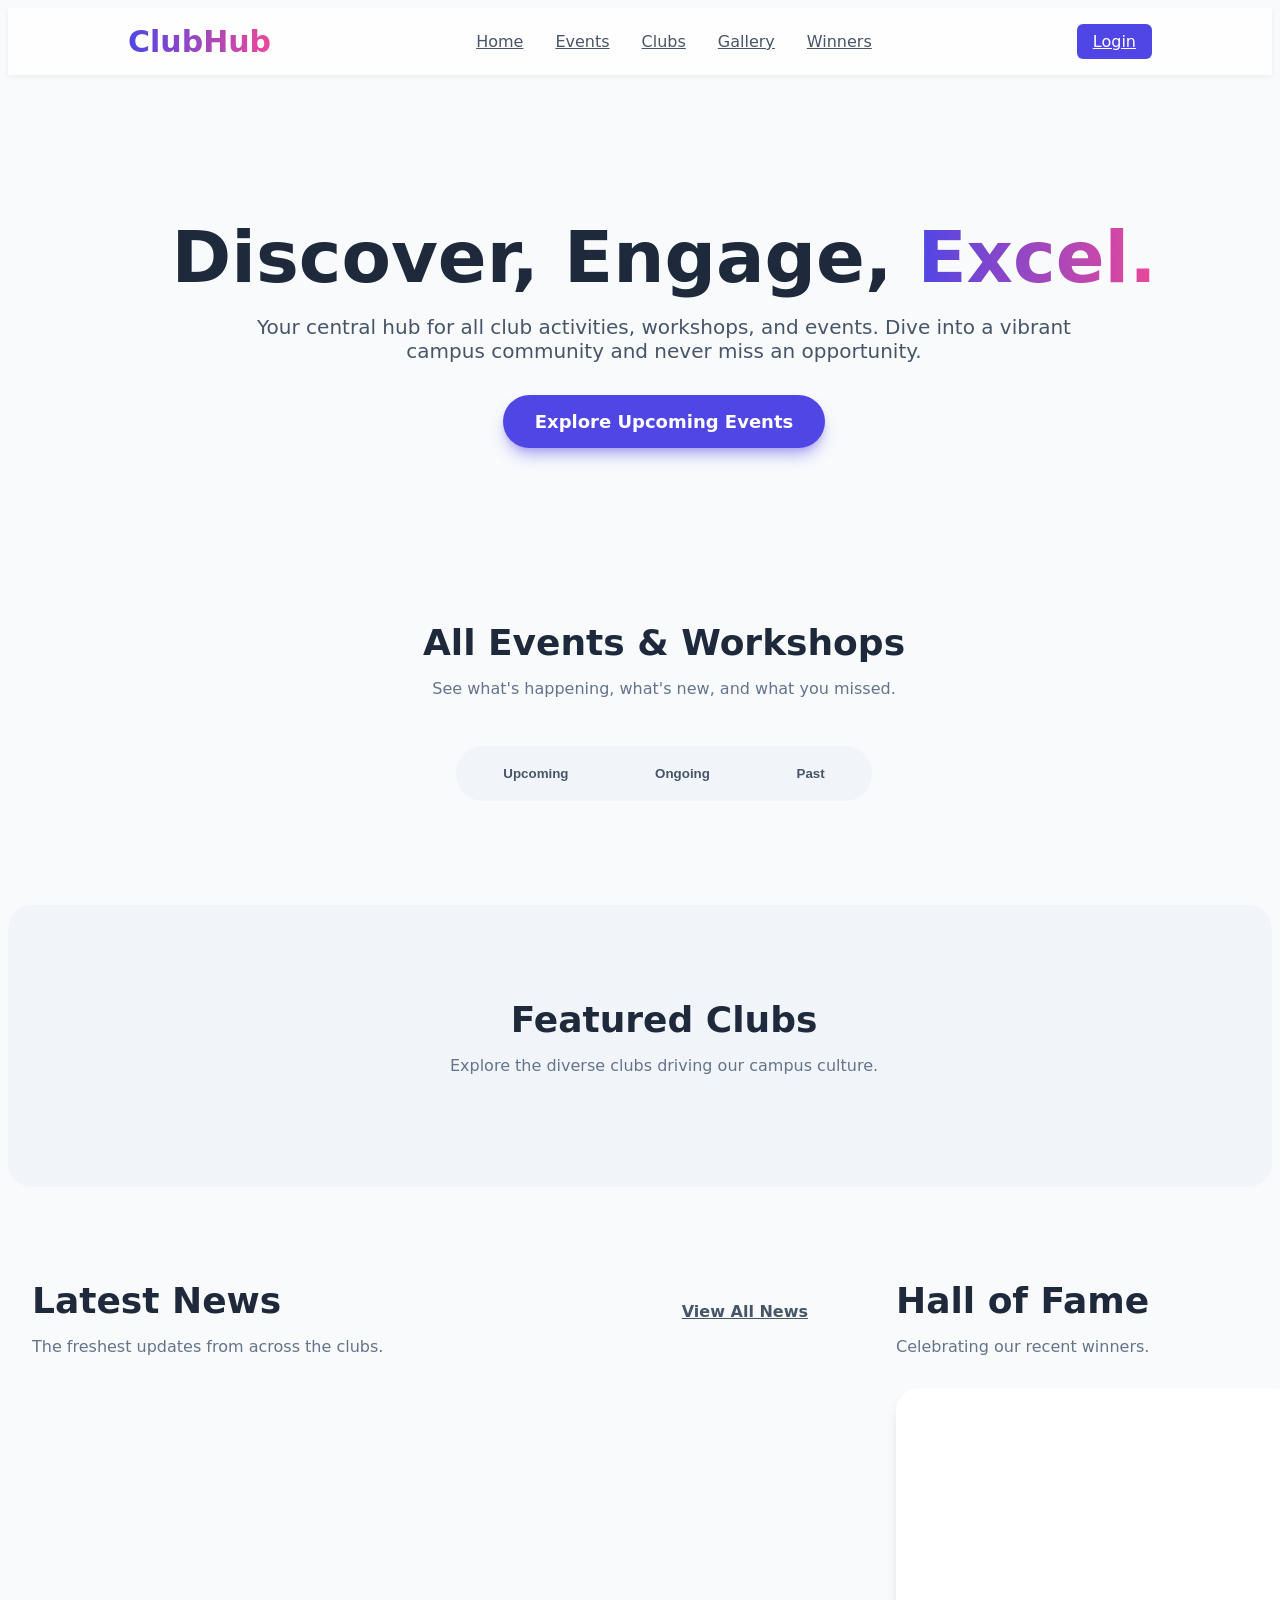
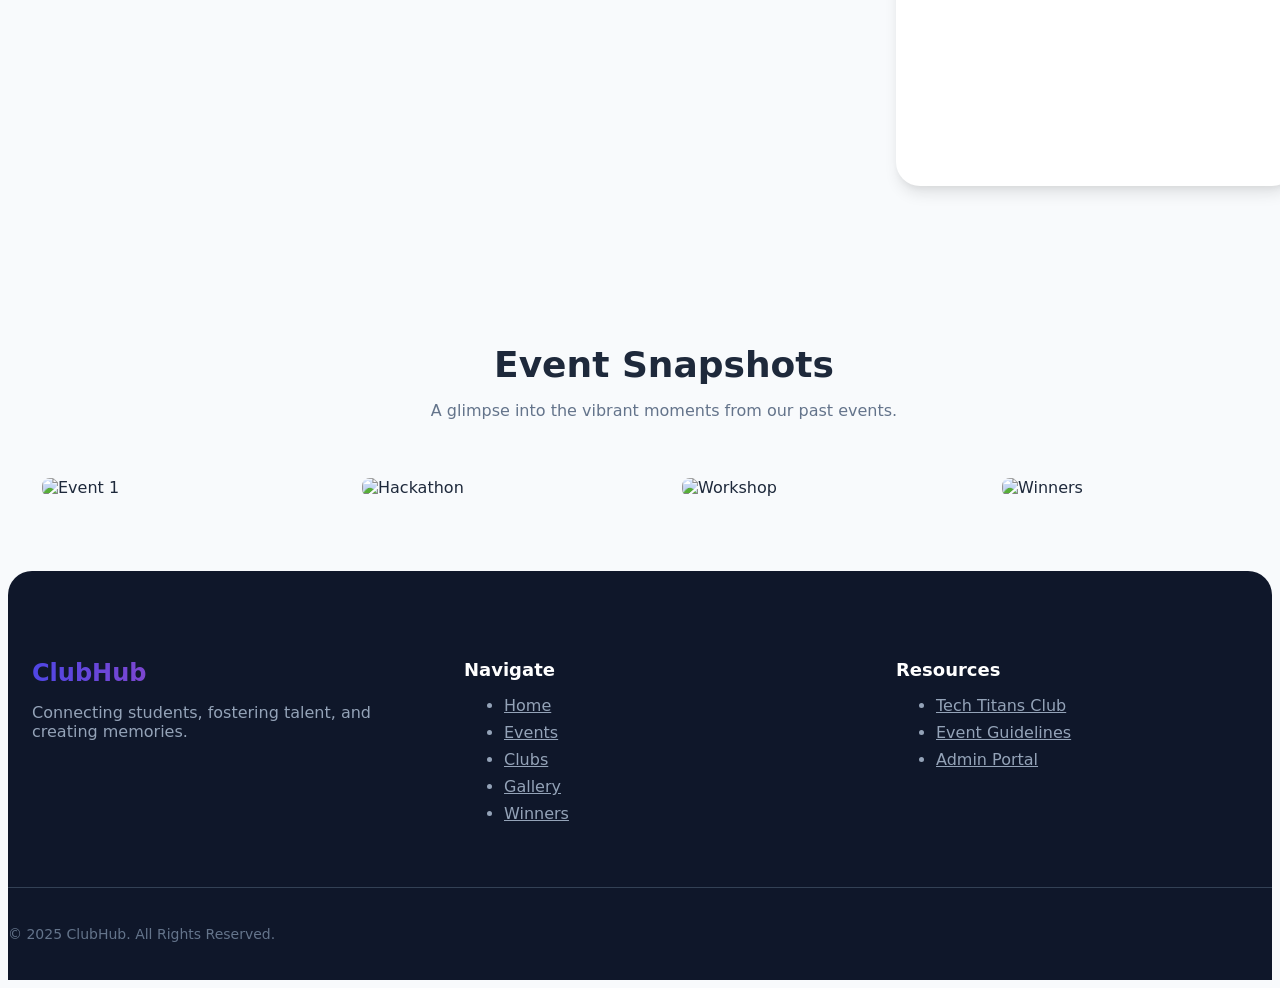
==== commit f0105ecf: "Updated" ====
--- a/index.html
+++ b/index.html
@@ -438,11 +438,11 @@
         <nav class="navbar">
             <a href="index.html" class="gradient-text" style="font-size: 1.875rem; font-weight: 700;">ClubHub</a>
             <div class="nav-links">
-                <a href="#home" class="nav-link">Home</a>
-                <a onclick="window.location.href = 'events.html'" class="nav-link">Events</a>
-                <a href="#clubs" class="nav-link">Clubs</a>
-                <a href="#gallery" class="nav-link">Gallery</a>
-                <a href="#leaderboard" class="nav-link">Winners</a>
+                <a href="index.html#home" class="nav-link">Home</a>
+                <a href="index.html#events" class="nav-link">Events</a>
+                <a href="index.html#clubs" class="nav-link">Clubs</a>
+                <a href="gallery.html" class="nav-link">Gallery</a>
+                <a href="index.html#leaderboard" class="nav-link">Winners</a>
             </div>
             <div class="profile-section">
                 <div class="sign">
@@ -564,19 +564,19 @@
                 <div>
                     <h4>Navigate</h4>
                     <ul class="footer-links">
-                        <li><a href="#home" class="footer-nav-link">Home</a></li>
-                        <li><a href="#events" class="footer-nav-link">Events</a></li>
-                        <li><a href="#clubs" class="footer-nav-link">Clubs</a></li>
-                        <li><a href="#gallery" class="footer-nav-link">Gallery</a></li>
-                        <li><a href="#leaderboard" class="footer-nav-link">Winners</a></li>
+                        <li><a href="index.html#home" class="footer-nav-link">Home</a></li>
+                        <li><a href="index.html#events" class="footer-nav-link">Events</a></li>
+                        <li><a href="index.html#clubs" class="footer-nav-link">Clubs</a></li>
+                        <li><a href="gallery.html" class="footer-nav-link">Gallery</a></li>
+                        <li><a href="index.html#leaderboard" class="footer-nav-link">Winners</a></li>
                     </ul>
                 </div>
                 <div>
                     <h4>Resources</h4>
                     <ul class="footer-links">
-                        <li><a href="#" class="footer-nav-link">Start a Club</a></li>
+                        <li><a href="tech-titans.html" class="footer-nav-link">Tech Titans Club</a></li>
                         <li><a href="#" class="footer-nav-link">Event Guidelines</a></li>
-                        <li><a href="admin.html" class="footer-nav-link">Admin Login</a></li>
+                        <li><a href="admin.html" class="footer-nav-link">Admin Portal</a></li>
                     </ul>
                 </div>
             </div>
@@ -679,15 +679,15 @@
         // --- 2. STATIC DATA (Clubs) ---
         const clubs = [
             { name: 'Tech Titans', logo: 'cpu', page: 'tech-titans.html' },
-            { name: 'Creative Coders', logo: 'code-2', page: 'creative-coders.html' },
-            { name: 'Art & Design', logo: 'palette', page: 'art-design.html' },
-            { name: 'E-Cell', logo: 'lightbulb', page: 'e-cell.html' },
-            { name: 'Music Mavericks', logo: 'music', page: 'music-mavericks.html' },
-            { name: 'Literary Society', logo: 'book-open', page: 'literary-society.html' },
-            { name: 'Eco Warriors', logo: 'leaf', page: 'eco-warriors.html' },
-            { name: 'Film Club', logo: 'film', page: 'film-club.html' },
-            { name: 'Debate Union', logo: 'messages-square', page: 'debate-union.html' },
-            { name: 'Sports Club', logo: 'swords', page: 'sports-club.html' }
+            { name: 'Creative Coders', logo: 'code-2', page: '#clubs' },
+            { name: 'Art & Design', logo: 'palette', page: '#clubs' },
+            { name: 'E-Cell', logo: 'lightbulb', page: '#clubs' },
+            { name: 'Music Mavericks', logo: 'music', page: '#clubs' },
+            { name: 'Literary Society', logo: 'book-open', page: '#clubs' },
+            { name: 'Eco Warriors', logo: 'leaf', page: '#clubs' },
+            { name: 'Film Club', logo: 'film', page: '#clubs' },
+            { name: 'Debate Union', logo: 'messages-square', page: '#clubs' },
+            { name: 'Sports Club', logo: 'swords', page: '#clubs' }
         ];
         
         // --- 3. GLOBAL VARIABLES ---
